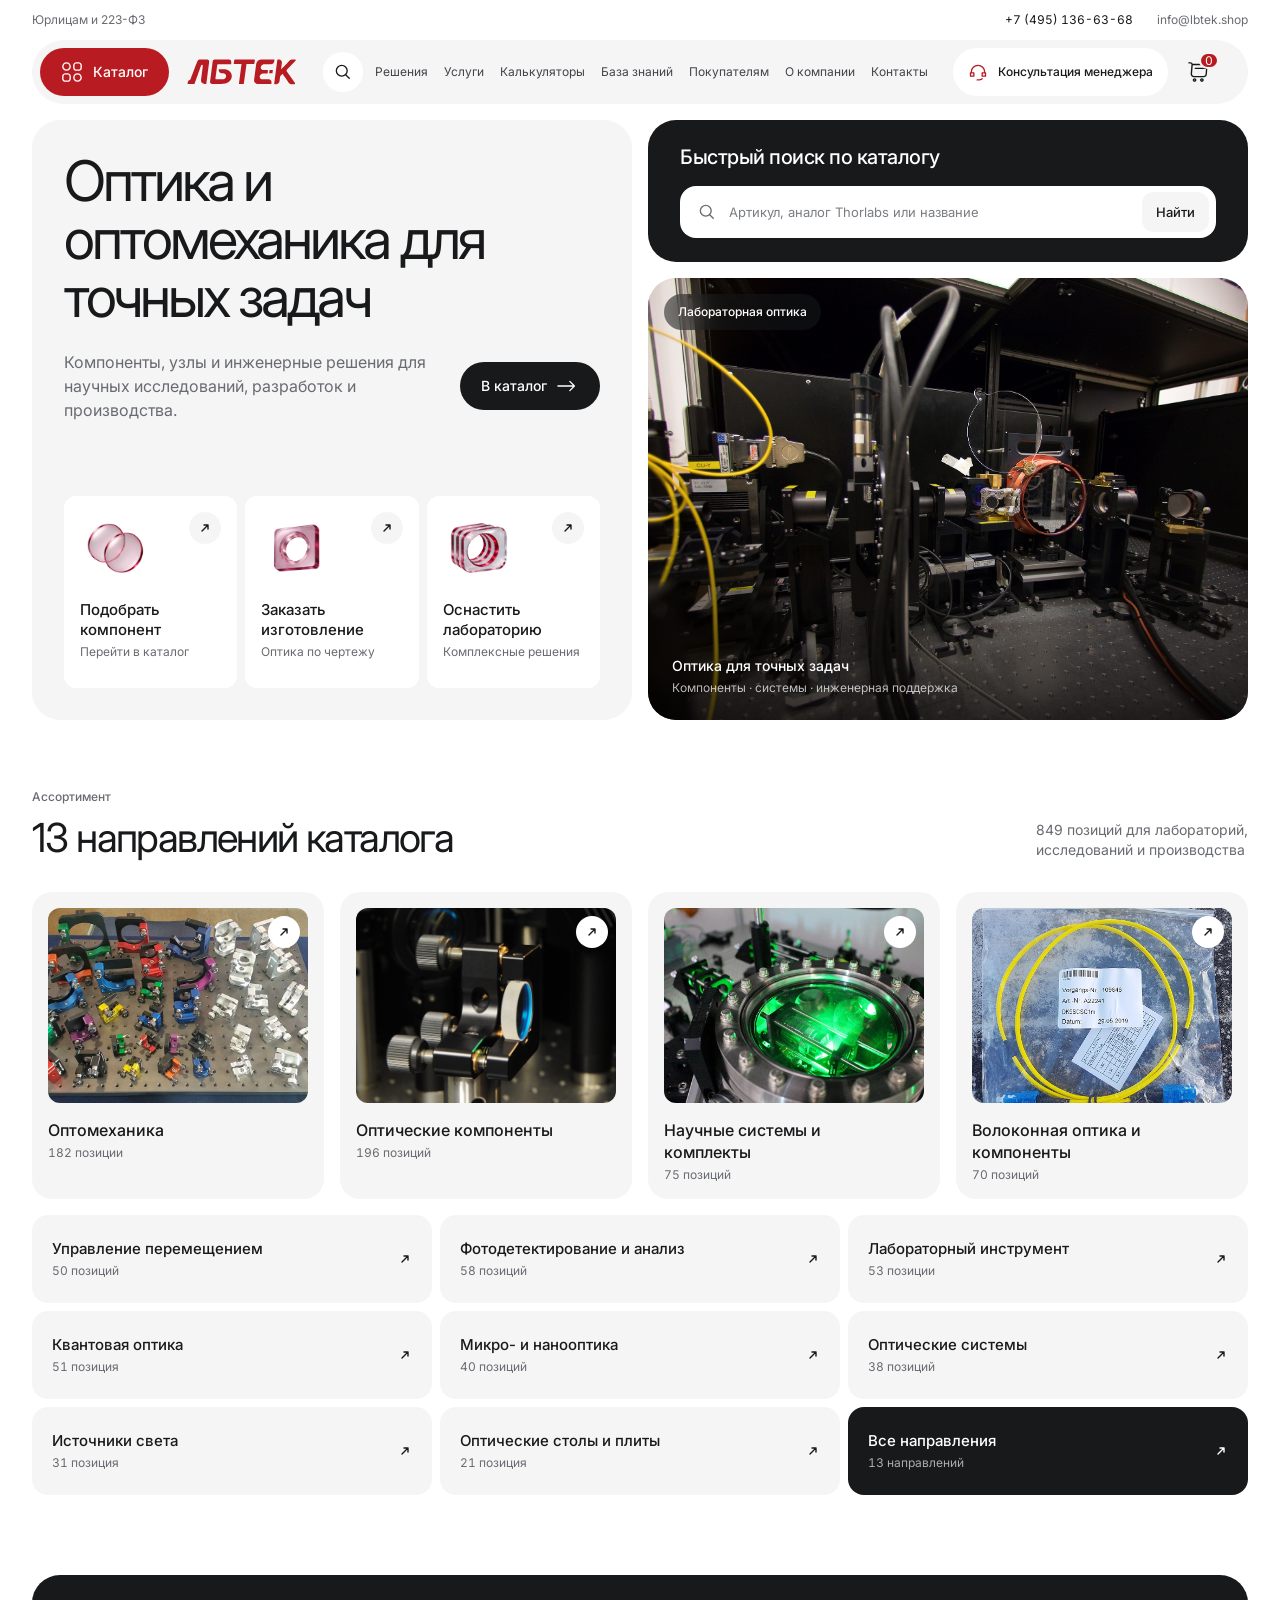
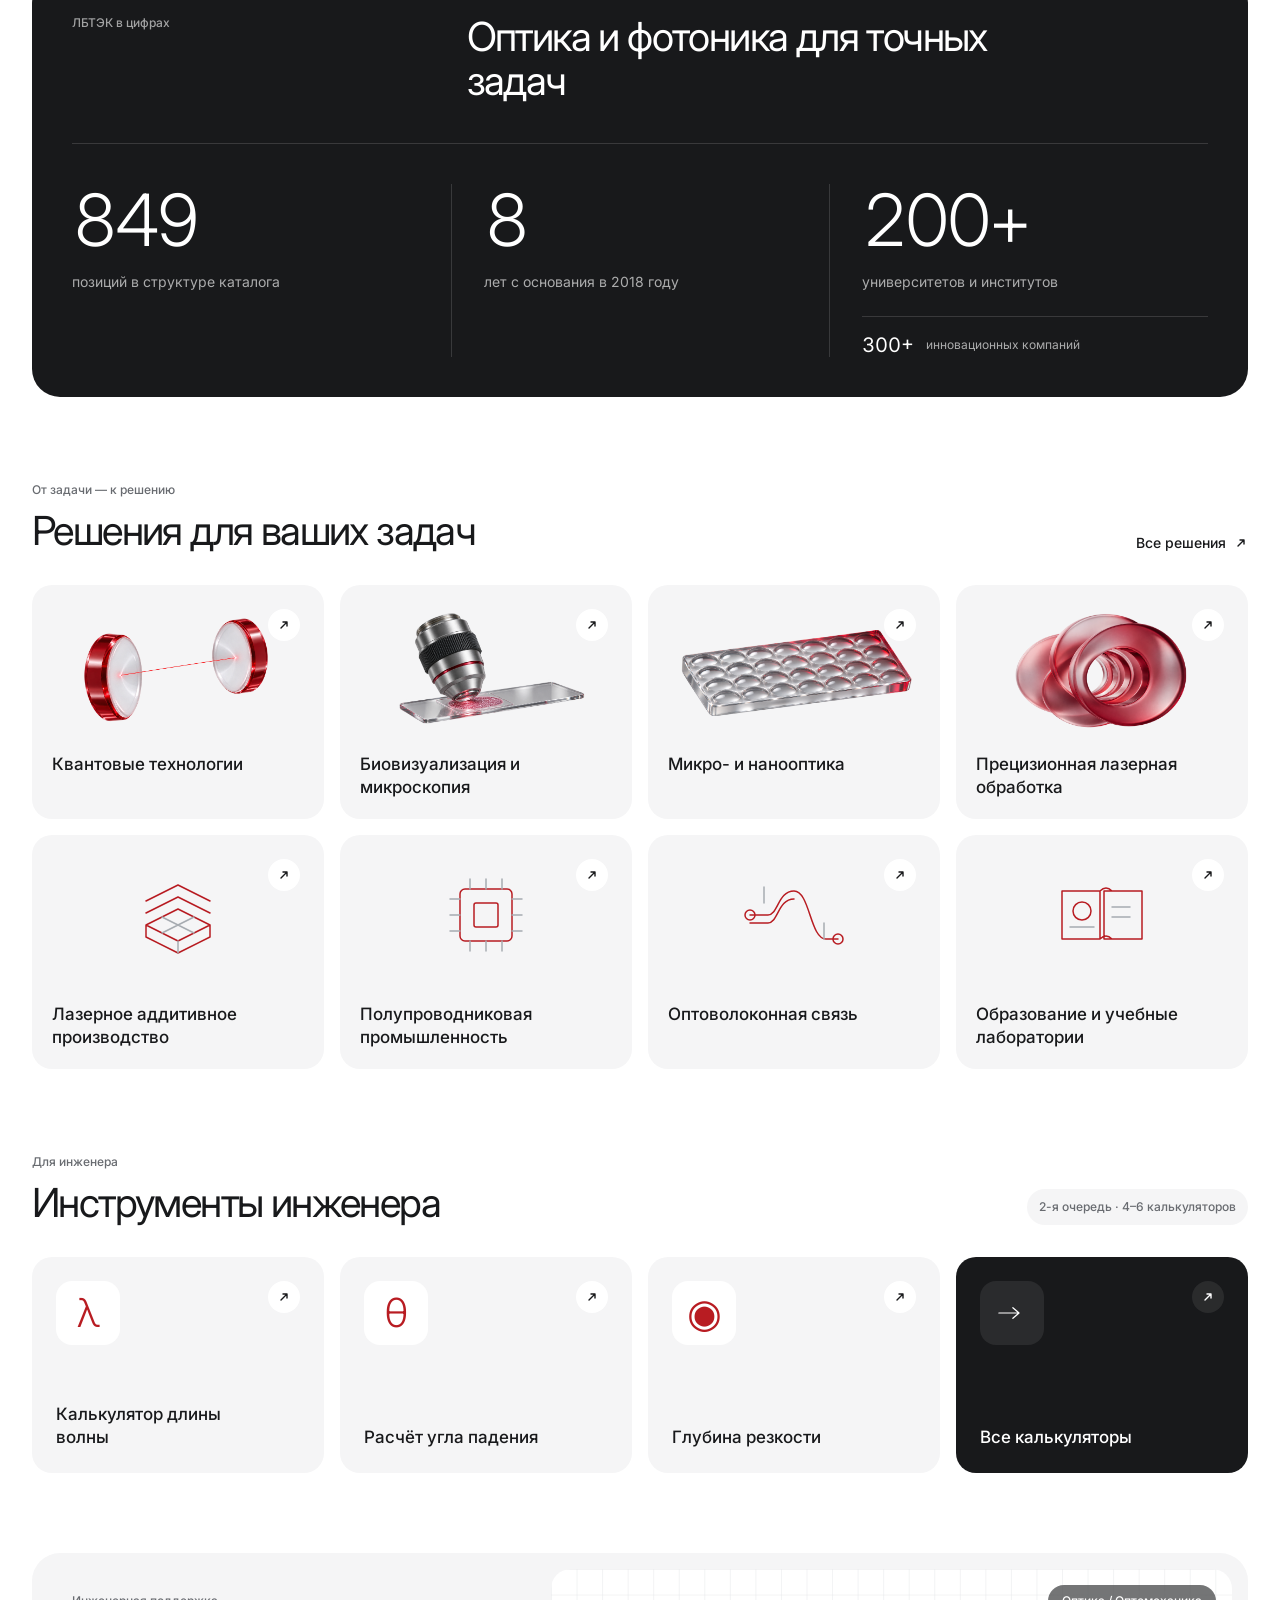
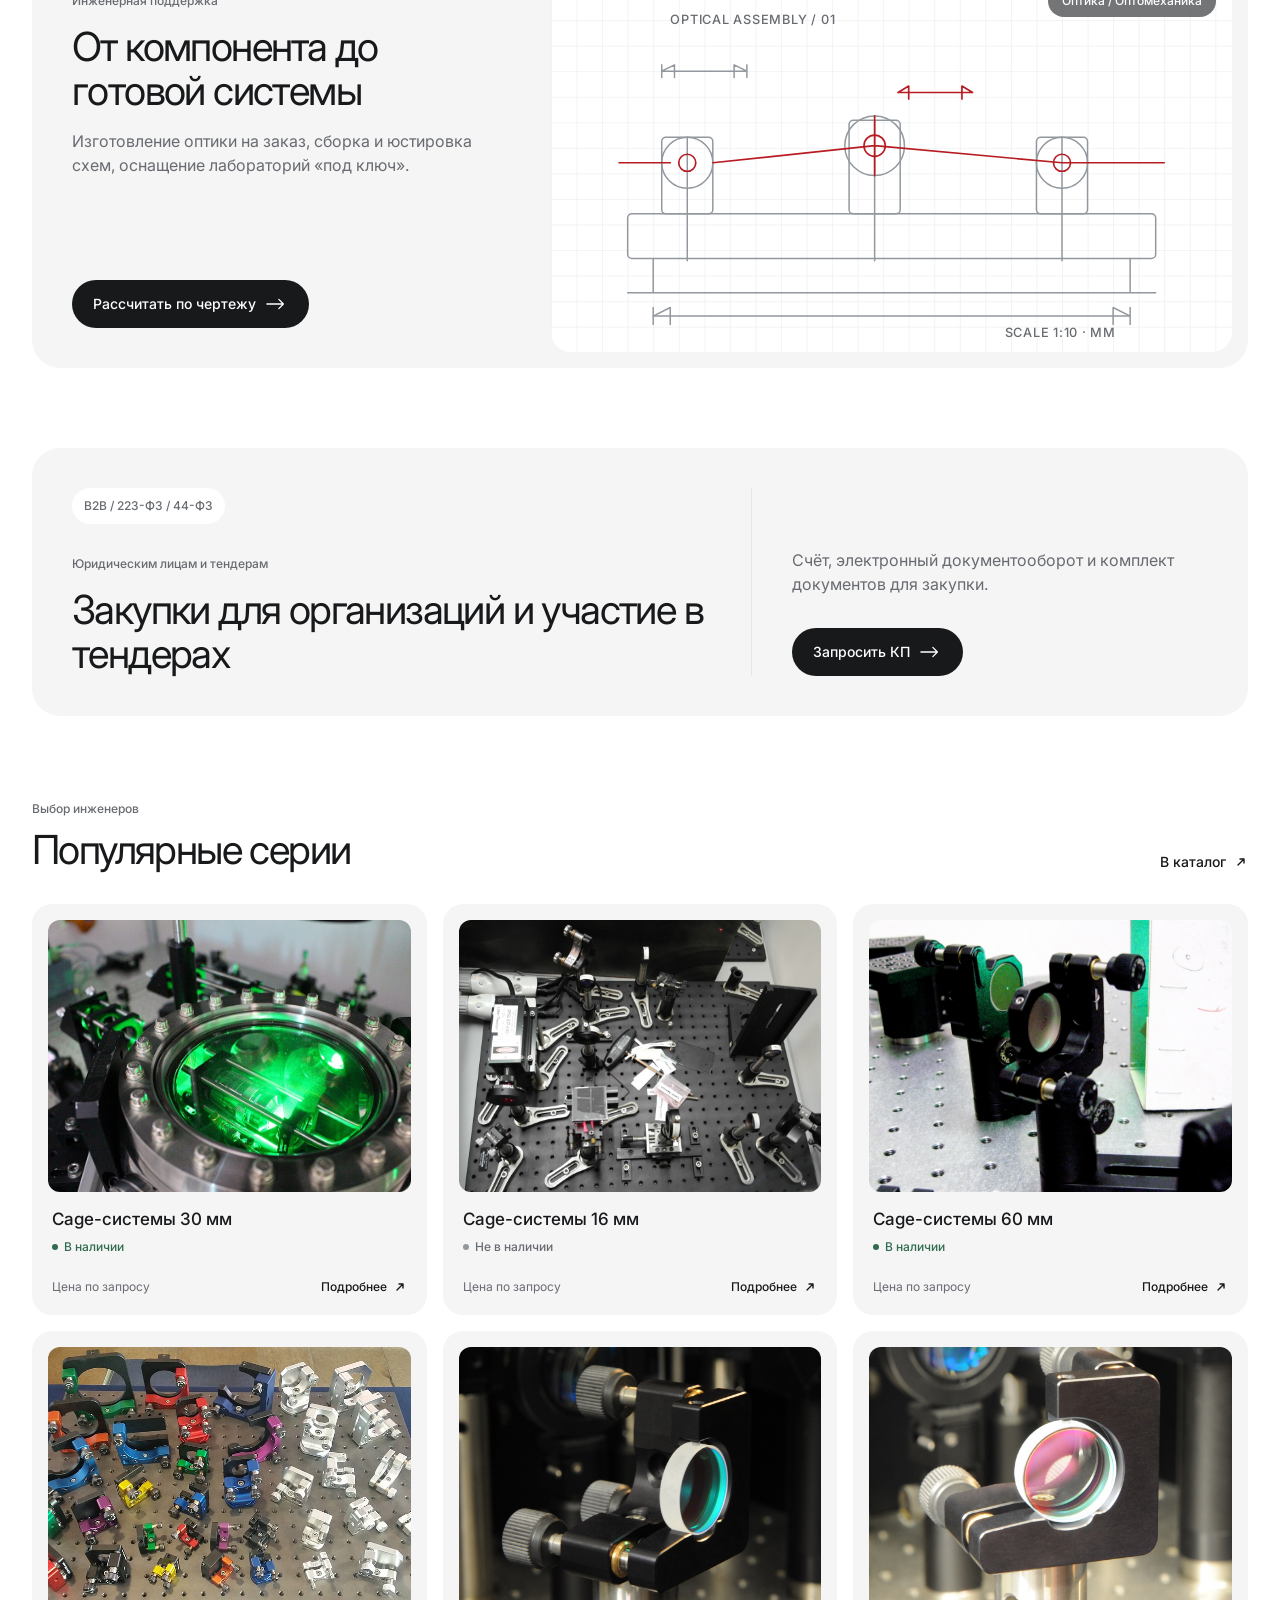
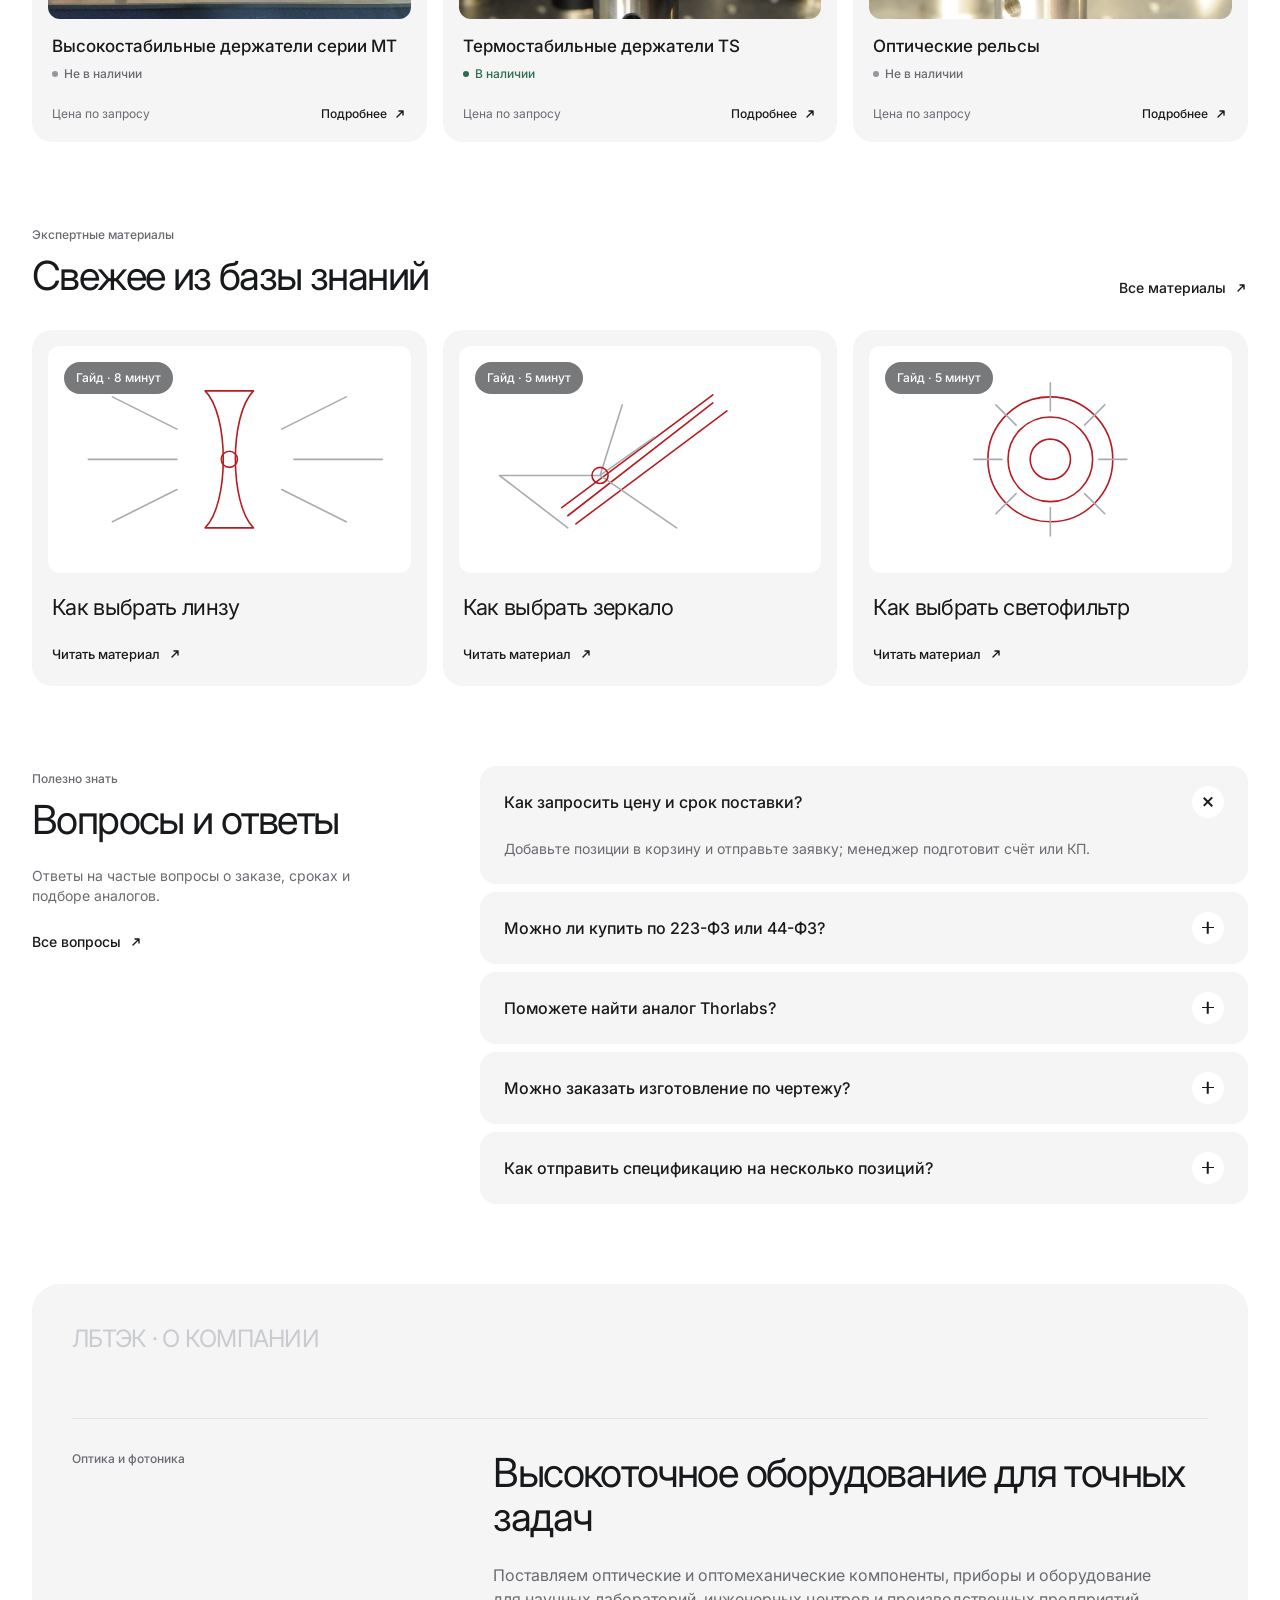
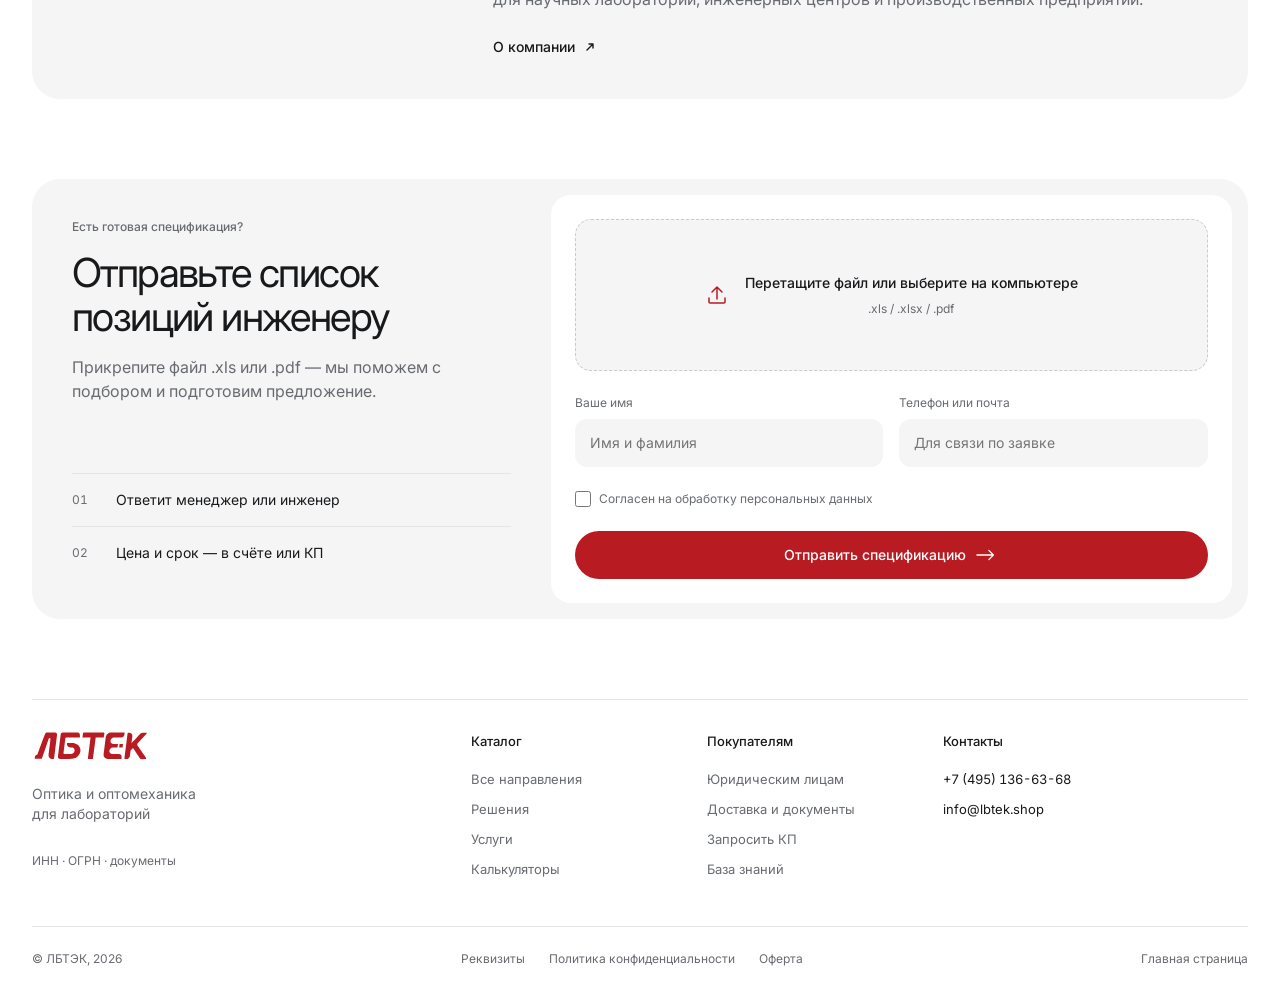
==== v1/index.html @ 9ac74b5f "Replace prototype with v1 (main) and alt versions v2, v3" ====
<!doctype html>
<html lang="ru">
<head>
  <meta charset="utf-8">
  <meta name="viewport" content="width=device-width, initial-scale=1">
  <meta name="description" content="ЛБТЭК — оптика, оптомеханика и инженерные решения для лабораторий">
  <meta name="theme-color" content="#FFFFFF">
  <title>ЛБТЭК — оптика и оптомеханика для точных задач</title>
  <link rel="preconnect" href="https://fonts.googleapis.com">
  <link rel="preconnect" href="https://fonts.gstatic.com" crossorigin>
  <link href="https://fonts.googleapis.com/css2?family=Inter:wght@300;400;500&amp;display=swap" rel="stylesheet">
  <link rel="stylesheet" href="styles.css">
  <script src="script.js?v=3" defer></script>
</head>
<body>
  <header class="site-header">
    <div class="topline">
      <div class="topline-inner container">
        <a href="#buyers">Юрлицам и 223-ФЗ</a>
        <div class="topline-contacts">
          <a href="tel:+74951366368">+7 (495) 136-63-68</a>
          <a href="mailto:info@lbtek.shop">info@lbtek.shop</a>
        </div>
      </div>
    </div>

    <div class="nav-shell container">
      <button class="button button-primary catalog-toggle" type="button" aria-expanded="false" aria-controls="catalog-panel">
        <img class="catalog-icon" src="assets/category-2.svg" alt="" width="24" height="24">
        <span>Каталог</span>
      </button>

      <a class="brand" href="#top" aria-label="ЛБТЭК — на главную">
        <img src="assets/lbtech-red.svg" alt="ЛБТЭК" width="116" height="28">
      </a>

      <nav class="main-nav" id="main-nav" aria-label="Основная навигация">
        <form class="nav-search" action="#catalog" role="search">
          <button class="nav-search-toggle" type="button" aria-label="Открыть поиск" aria-expanded="false">
            <svg viewBox="0 0 24 24" aria-hidden="true"><circle cx="10.5" cy="10.5" r="6.5"/><path d="m15.5 15.5 4 4"/></svg>
          </button>
          <input type="search" name="q" aria-label="Поиск по каталогу" placeholder="Артикул или название" tabindex="-1">
        </form>

        <div class="nav-links">
          <a href="#solutions">Решения</a>
          <a href="#services">Услуги</a>
          <a href="#calculators">Калькуляторы</a>
          <a href="#knowledge">База знаний</a>
          <a href="#buyers">Покупателям</a>
          <a href="#about">О компании</a>
          <a href="#contacts">Контакты</a>
        </div>

        <button class="nav-return-toggle" type="button" aria-label="Вернуть основное меню">
          <svg viewBox="0 0 24 24" aria-hidden="true"><path d="M4 7h16M4 12h16M4 17h16"/></svg>
        </button>
      </nav>

      <div class="header-actions">
        <a class="button button-secondary engineer-link" href="#request">
          <svg viewBox="0 0 24 24" aria-hidden="true"><path d="M4 13v-1a8 8 0 0 1 16 0v1M4 13H3v4h4v-4H4Zm16 0h1v4h-4v-4h3ZM17 20c-1 1-2.2 1.5-4 1.5h-2"/></svg>
          <span>Консультация менеджера</span>
        </a>

        <a class="cart-link" href="#request" aria-label="Корзина, 0 товаров">
          <img class="cart-icon" src="assets/shopping-cart.svg" alt="" width="24" height="24">
          <span class="cart-count">0</span>
        </a>

        <button class="mobile-search-toggle" type="button" aria-label="Открыть поиск" aria-expanded="false">
          <svg viewBox="0 0 24 24" aria-hidden="true"><circle cx="10.5" cy="10.5" r="6.5"/><path d="m15.5 15.5 4 4"/></svg>
        </button>

        <button class="menu-toggle" type="button" aria-expanded="false" aria-controls="main-nav" aria-label="Открыть меню">
          <svg viewBox="0 0 24 24" aria-hidden="true"><path d="M4 7h16M4 12h16M4 17h16"/></svg>
        </button>
      </div>
    </div>

    <div class="catalog-panel container" id="catalog-panel" hidden>
      <div class="catalog-panel-heading">
        <span>Каталог оборудования</span>
        <strong>13 направлений</strong>
        <span>849 позиций</span>
      </div>
      <nav class="catalog-panel-grid" aria-label="Направления каталога">
        <a href="#catalog"><span>Оптомеханика</span><small>182</small></a>
        <a href="#catalog"><span>Оптические компоненты</span><small>196</small></a>
        <a href="#catalog"><span>Научные системы и комплекты</span><small>75</small></a>
        <a href="#catalog"><span>Волоконная оптика и компоненты</span><small>70</small></a>
        <a href="#catalog"><span>Управление перемещением</span><small>50</small></a>
        <a href="#catalog"><span>Фотодетектирование и анализ</span><small>58</small></a>
        <a href="#catalog"><span>Лабораторный инструмент</span><small>53</small></a>
        <a href="#catalog"><span>Квантовая оптика</span><small>51</small></a>
        <a href="#catalog"><span>Микро- и нанооптика</span><small>40</small></a>
        <a href="#catalog"><span>Оптические системы</span><small>38</small></a>
        <a href="#catalog"><span>Источники света</span><small>31</small></a>
        <a href="#catalog"><span>Оптические столы и плиты</span><small>21</small></a>
        <a href="#catalog"><span>Модуляция излучения</span><small>14</small></a>
        <a class="catalog-all" href="#catalog"><span>Все направления</span><span aria-hidden="true">↗</span></a>
      </nav>
    </div>
  </header>

  <main id="top">
    <section class="hero container" aria-labelledby="hero-title">
      <div class="hero-info">
        <h1 id="hero-title">Оптика и оптомеханика для точных задач</h1>
        <div class="hero-intro-row">
          <p class="hero-description">Компоненты, узлы и инженерные решения для научных исследований, разработок и производства.</p>
          <a class="button button-dark hero-catalog" href="#catalog">В каталог <svg class="arrow-icon arrow-icon-short" viewBox="0 0 24 16" aria-hidden="true"><path d="M1 8h18M14 3l5 5-5 5"/></svg></a>
        </div>

        <nav class="hero-chips" aria-label="Быстрые сценарии">
          <a href="#catalog">
            <span class="chip-visual"><img src="assets/hero-component.png" alt="Оптические компоненты" width="1499" height="1049"></span>
            <span class="chip-content"><strong>Подобрать компонент</strong><span>Перейти в каталог</span></span>
            <span class="chip-action"><svg class="chip-arrow" viewBox="0 0 14 14" aria-hidden="true"><path d="M4 10 10 4M6 4h4v4"/></svg></span>
          </a>
          <a href="#services">
            <span class="chip-visual"><img src="assets/hero-manufacturing.png" alt="Изготовление оптики по чертежу" width="1499" height="1049"></span>
            <span class="chip-content"><strong>Заказать изготовление</strong><span>Оптика по чертежу</span></span>
            <span class="chip-action"><svg class="chip-arrow" viewBox="0 0 14 14" aria-hidden="true"><path d="M4 10 10 4M6 4h4v4"/></svg></span>
          </a>
          <a href="#services">
            <span class="chip-visual"><img src="assets/hero-laboratory.png" alt="Комплексное оснащение лаборатории" width="1499" height="1049"></span>
            <span class="chip-content"><strong>Оснастить лабораторию</strong><span>Комплексные решения</span></span>
            <span class="chip-action"><svg class="chip-arrow" viewBox="0 0 14 14" aria-hidden="true"><path d="M4 10 10 4M6 4h4v4"/></svg></span>
          </a>
        </nav>
      </div>

      <div class="hero-side">
        <section class="hero-search-panel" aria-labelledby="search-title">
          <h3 id="search-title">Быстрый поиск по каталогу</h3>
          <form class="hero-search" action="#catalog" role="search">
            <svg viewBox="0 0 24 24" aria-hidden="true"><circle cx="10.5" cy="10.5" r="6.5"/><path d="m15.5 15.5 4 4"/></svg>
            <input type="search" name="q" aria-label="Поиск по каталогу" placeholder="Артикул, аналог Thorlabs или название">
            <button type="submit" aria-label="Найти"><span>Найти</span></button>
          </form>
        </section>

        <figure class="hero-media">
          <img src="assets/hero-optical-bench.jpg" alt="Лабораторная оптическая установка на оптическом столе" width="1920" height="1294">
          <span class="hero-media-label">Лабораторная оптика</span>
          <figcaption>
            <strong>Оптика для точных задач</strong>
            <span>Компоненты · системы · инженерная поддержка</span>
          </figcaption>
        </figure>
      </div>
    </section>

    <section class="catalog-section container" id="catalog" aria-labelledby="catalog-title">
      <div class="section-heading">
        <div>
          <span class="section-label">Ассортимент</span>
          <h2 id="catalog-title">13 направлений каталога</h2>
        </div>
        <p>849 позиций для лабораторий,<br> исследований и производства</p>
      </div>

      <div class="catalog-featured">
        <a class="category-card" href="#catalog">
          <span class="category-image"><img src="assets/catalog-optomechanics.jpg" alt="Держатели и оптомеханические компоненты" width="960" height="540" loading="lazy"></span>
          <span class="category-copy"><strong>Оптомеханика</strong><span>182 позиции</span></span>
          <span class="category-arrow"><svg viewBox="0 0 14 14" aria-hidden="true"><path d="M4 10 10 4M6 4h4v4"/></svg></span>
        </a>
        <a class="category-card" href="#catalog">
          <span class="category-image"><img src="assets/catalog-optical-components.jpg" alt="Оптический компонент в прецизионном держателе" width="1200" height="1200" loading="lazy"></span>
          <span class="category-copy"><strong>Оптические компоненты</strong><span>196 позиций</span></span>
          <span class="category-arrow"><svg viewBox="0 0 14 14" aria-hidden="true"><path d="M4 10 10 4M6 4h4v4"/></svg></span>
        </a>
        <a class="category-card" href="#catalog">
          <span class="category-image"><img src="assets/catalog-scientific-systems.jpg" alt="Научная оптическая система с лазерным излучением" width="960" height="640" loading="lazy"></span>
          <span class="category-copy"><strong>Научные системы и комплекты</strong><span>75 позиций</span></span>
          <span class="category-arrow"><svg viewBox="0 0 14 14" aria-hidden="true"><path d="M4 10 10 4M6 4h4v4"/></svg></span>
        </a>
        <a class="category-card" href="#catalog">
          <span class="category-image"><img src="assets/catalog-fiber-optics.jpg" alt="Волоконно-оптический кабель с коннекторами" width="960" height="901" loading="lazy"></span>
          <span class="category-copy"><strong>Волоконная оптика и компоненты</strong><span>70 позиций</span></span>
          <span class="category-arrow"><svg viewBox="0 0 14 14" aria-hidden="true"><path d="M4 10 10 4M6 4h4v4"/></svg></span>
        </a>
      </div>

      <div class="catalog-secondary">
        <a href="#catalog"><span><strong>Управление перемещением</strong><small>50 позиций</small></span><svg viewBox="0 0 14 14" aria-hidden="true"><path d="M4 10 10 4M6 4h4v4"/></svg></a>
        <a href="#catalog"><span><strong>Фотодетектирование и анализ</strong><small>58 позиций</small></span><svg viewBox="0 0 14 14" aria-hidden="true"><path d="M4 10 10 4M6 4h4v4"/></svg></a>
        <a href="#catalog"><span><strong>Лабораторный инструмент</strong><small>53 позиции</small></span><svg viewBox="0 0 14 14" aria-hidden="true"><path d="M4 10 10 4M6 4h4v4"/></svg></a>
        <a href="#catalog"><span><strong>Квантовая оптика</strong><small>51 позиция</small></span><svg viewBox="0 0 14 14" aria-hidden="true"><path d="M4 10 10 4M6 4h4v4"/></svg></a>
        <a href="#catalog"><span><strong>Микро- и нанооптика</strong><small>40 позиций</small></span><svg viewBox="0 0 14 14" aria-hidden="true"><path d="M4 10 10 4M6 4h4v4"/></svg></a>
        <a href="#catalog"><span><strong>Оптические системы</strong><small>38 позиций</small></span><svg viewBox="0 0 14 14" aria-hidden="true"><path d="M4 10 10 4M6 4h4v4"/></svg></a>
        <a href="#catalog"><span><strong>Источники света</strong><small>31 позиция</small></span><svg viewBox="0 0 14 14" aria-hidden="true"><path d="M4 10 10 4M6 4h4v4"/></svg></a>
        <a href="#catalog"><span><strong>Оптические столы и плиты</strong><small>21 позиция</small></span><svg viewBox="0 0 14 14" aria-hidden="true"><path d="M4 10 10 4M6 4h4v4"/></svg></a>
        <a class="catalog-all" href="#catalog"><span><strong>Все направления</strong><small>13 направлений</small></span><svg viewBox="0 0 14 14" aria-hidden="true"><path d="M4 10 10 4M6 4h4v4"/></svg></a>
      </div>
    </section>

    <section class="stats-section container" aria-labelledby="stats-title">
      <div class="stats-heading">
        <span>ЛБТЭК в цифрах</span>
        <h2 id="stats-title">Оптика и фотоника для точных задач</h2>
      </div>
      <div class="stats-grid">
        <div class="stat-item">
          <strong>849</strong>
          <p>позиций в структуре каталога</p>
        </div>
        <div class="stat-item">
          <strong>8</strong>
          <p>лет с основания в 2018 году</p>
        </div>
        <div class="stat-item">
          <strong>200+</strong>
          <p>университетов и институтов</p>
          <div class="stat-additional"><strong>300+</strong><span>инновационных компаний</span></div>
        </div>
      </div>
    </section>

    <section class="solutions-section container" id="solutions" aria-labelledby="solutions-title">
      <div class="section-heading">
        <div>
          <span class="section-label">От задачи — к решению</span>
          <h2 id="solutions-title">Решения для ваших задач</h2>
        </div>
        <a class="section-link" href="#solutions">Все решения <svg viewBox="0 0 14 14" aria-hidden="true"><path d="M4 10 10 4M6 4h4v4"/></svg></a>
      </div>

      <div class="solutions-grid">
        <a class="solution-card" href="#solutions">
          <span class="solution-top"><span class="solution-arrow"><svg viewBox="0 0 14 14" aria-hidden="true"><path d="M4 10 10 4M6 4h4v4"/></svg></span></span>
          <span class="solution-visual"><img src="assets/solution-quantum.png" alt="Квантовая оптическая система" width="1867" height="842" loading="lazy"></span>
          <strong>Квантовые технологии</strong>
        </a>

        <a class="solution-card" href="#solutions">
          <span class="solution-top"><span class="solution-arrow"><svg viewBox="0 0 14 14" aria-hidden="true"><path d="M4 10 10 4M6 4h4v4"/></svg></span></span>
          <span class="solution-visual"><img src="assets/solution-microscopy.png" alt="Объектив микроскопа и предметное стекло" width="1870" height="841" loading="lazy"></span>
          <strong>Биовизуализация и микроскопия</strong>
        </a>

        <a class="solution-card" href="#solutions">
          <span class="solution-top"><span class="solution-arrow"><svg viewBox="0 0 14 14" aria-hidden="true"><path d="M4 10 10 4M6 4h4v4"/></svg></span></span>
          <span class="solution-visual"><img src="assets/solution-nano.png" alt="Микрооптическая структура" width="1869" height="842" loading="lazy"></span>
          <strong>Микро- и нанооптика</strong>
        </a>

        <a class="solution-card" href="#solutions">
          <span class="solution-top"><span class="solution-arrow"><svg viewBox="0 0 14 14" aria-hidden="true"><path d="M4 10 10 4M6 4h4v4"/></svg></span></span>
          <span class="solution-visual"><img src="assets/solution-laser.png" alt="Оптический узел для лазерной обработки" width="1860" height="846" loading="lazy"></span>
          <strong>Прецизионная лазерная обработка</strong>
        </a>

        <a class="solution-card" href="#solutions">
          <span class="solution-top"><span class="solution-arrow"><svg viewBox="0 0 14 14" aria-hidden="true"><path d="M4 10 10 4M6 4h4v4"/></svg></span></span>
          <span class="solution-visual"><svg viewBox="0 0 120 96" aria-hidden="true"><path d="M28 58l32-16 32 16-32 16zM28 46l32-16 32 16M28 34l32-16 32 16M28 58v12l32 16 32-16V58"/><path class="muted" d="M60 74v12M44 50l32 16M76 50l-32 16"/></svg></span>
          <strong>Лазерное аддитивное производство</strong>
        </a>

        <a class="solution-card" href="#solutions">
          <span class="solution-top"><span class="solution-arrow"><svg viewBox="0 0 14 14" aria-hidden="true"><path d="M4 10 10 4M6 4h4v4"/></svg></span></span>
          <span class="solution-visual"><svg viewBox="0 0 120 96" aria-hidden="true"><rect x="34" y="22" width="52" height="52" rx="5"/><rect x="48" y="36" width="24" height="24" rx="2"/><path class="muted" d="M44 12v10M60 12v10M76 12v10M44 74v10M60 74v10M76 74v10M24 32h10M24 48h10M24 64h10M86 32h10M86 48h10M86 64h10"/></svg></span>
          <strong>Полупроводниковая промышленность</strong>
        </a>

        <a class="solution-card" href="#solutions">
          <span class="solution-top"><span class="solution-arrow"><svg viewBox="0 0 14 14" aria-hidden="true"><path d="M4 10 10 4M6 4h4v4"/></svg></span></span>
          <span class="solution-visual"><svg viewBox="0 0 120 96" aria-hidden="true"><path d="M16 48h18c10 0 10-24 26-24s16 48 32 48h12M16 56h18c10 0 10-24 26-24"/><circle cx="16" cy="48" r="5"/><circle cx="104" cy="72" r="5"/><path class="muted" d="M30 20v16M90 56v16"/></svg></span>
          <strong>Оптоволоконная связь</strong>
        </a>

        <a class="solution-card" href="#solutions">
          <span class="solution-top"><span class="solution-arrow"><svg viewBox="0 0 14 14" aria-hidden="true"><path d="M4 10 10 4M6 4h4v4"/></svg></span></span>
          <span class="solution-visual"><svg viewBox="0 0 120 96" aria-hidden="true"><path d="M20 24h38v48H20zM62 24h38v48H62zM58 24c4-4 8-4 12 0M58 72c4-4 8-4 12 0"/><circle cx="40" cy="44" r="9"/><path class="muted" d="M70 40h18M70 50h18M28 60h24"/></svg></span>
          <strong>Образование и учебные лаборатории</strong>
        </a>
      </div>
    </section>

    <section class="tools-section container" id="calculators" aria-labelledby="tools-title">
      <div class="section-heading">
        <div>
          <span class="section-label">Для инженера</span>
          <h2 id="tools-title">Инструменты инженера</h2>
        </div>
        <span class="queue-label">2-я очередь · 4–6 калькуляторов</span>
      </div>

      <div class="tools-grid">
        <a class="tool-card" href="#calculators">
          <span class="tool-symbol">λ</span>
          <strong>Калькулятор длины волны</strong>
          <span class="tool-arrow"><svg viewBox="0 0 14 14" aria-hidden="true"><path d="M4 10 10 4M6 4h4v4"/></svg></span>
        </a>
        <a class="tool-card" href="#calculators">
          <span class="tool-symbol">θ</span>
          <strong>Расчёт угла падения</strong>
          <span class="tool-arrow"><svg viewBox="0 0 14 14" aria-hidden="true"><path d="M4 10 10 4M6 4h4v4"/></svg></span>
        </a>
        <a class="tool-card" href="#calculators">
          <span class="tool-symbol">◉</span>
          <strong>Глубина резкости</strong>
          <span class="tool-arrow"><svg viewBox="0 0 14 14" aria-hidden="true"><path d="M4 10 10 4M6 4h4v4"/></svg></span>
        </a>
        <a class="tool-card tool-all" href="#calculators">
          <span class="tool-symbol tool-symbol-all"><svg viewBox="0 0 32 16" aria-hidden="true"><path d="M1 8h22M17 2l7 6-7 6"/></svg></span>
          <strong>Все калькуляторы</strong>
          <span class="tool-arrow"><svg viewBox="0 0 14 14" aria-hidden="true"><path d="M4 10 10 4M6 4h4v4"/></svg></span>
        </a>
      </div>
    </section>

    <section class="services-section container" id="services" aria-labelledby="services-title">
      <div class="services-copy">
        <span class="section-label">Инженерная поддержка</span>
        <h2 id="services-title">От компонента до готовой системы</h2>
        <p>Изготовление оптики на заказ, сборка и юстировка схем, оснащение лабораторий «под ключ».</p>
        <a class="button button-dark" href="#request">Рассчитать по чертежу <svg class="arrow-icon arrow-icon-short" viewBox="0 0 24 16" aria-hidden="true"><path d="M1 8h18M14 3l5 5-5 5"/></svg></a>
      </div>

      <figure class="services-drawing">
        <svg viewBox="0 0 640 360" role="img" aria-label="Техническая схема оптической установки">
          <defs>
            <pattern id="drawing-grid" width="24" height="24" patternUnits="userSpaceOnUse"><path d="M24 0H0V24"/></pattern>
          </defs>
          <rect width="640" height="360" fill="url(#drawing-grid)"/>
          <g class="drawing-muted">
            <rect x="72" y="230" width="496" height="42" rx="4"/>
            <path d="M96 272v32M544 272v32M72 304h496M128 230v-72M304 230v-88M480 230v-72"/>
            <rect x="104" y="158" width="48" height="72" rx="4"/>
            <rect x="280" y="142" width="48" height="88" rx="4"/>
            <rect x="456" y="158" width="48" height="72" rx="4"/>
            <circle cx="128" cy="182" r="24"/>
            <circle cx="304" cy="166" r="28"/>
            <circle cx="480" cy="182" r="24"/>
            <path d="M128 230v44M304 230v44M480 230v44M96 326h448"/>
            <path d="M96 318v16M544 318v16M96 326l16-8v16M544 326l-16-8v16"/>
            <path d="M104 96h80M104 90v12M184 90v12M104 96l12-6v12M184 96l-12-6v12"/>
          </g>
          <g class="drawing-accent">
            <path d="M64 182h48M152 182l152-16 176 16h96M304 138v56"/>
            <circle cx="128" cy="182" r="8"/>
            <circle cx="304" cy="166" r="10"/>
            <circle cx="480" cy="182" r="8"/>
            <path d="M326 116h70M326 116l10-6v12M396 116l-10-6v12"/>
          </g>
          <g class="drawing-notes">
            <text x="112" y="52">OPTICAL ASSEMBLY / 01</text>
            <text x="426" y="346">SCALE 1:10 · MM</text>
          </g>
        </svg>
        <figcaption>Оптика / Оптомеханика</figcaption>
      </figure>
    </section>

    <section class="buyers-section container" id="buyers" aria-labelledby="buyers-title">
      <div class="buyers-main">
        <span class="buyers-tag">B2B / 223-ФЗ / 44-ФЗ</span>
        <span class="section-label">Юридическим лицам и тендерам</span>
        <h2 id="buyers-title">Закупки для организаций и участие в тендерах</h2>
      </div>
      <div class="buyers-action">
        <p>Счёт, электронный документооборот и комплект документов для закупки.</p>
        <a class="button button-dark" href="#request">Запросить КП <svg class="arrow-icon arrow-icon-short" viewBox="0 0 24 16" aria-hidden="true"><path d="M1 8h18M14 3l5 5-5 5"/></svg></a>
      </div>
    </section>

    <section class="series-section container" id="series" aria-labelledby="series-title">
      <div class="section-heading">
        <div>
          <span class="section-label">Выбор инженеров</span>
          <h2 id="series-title">Популярные серии</h2>
        </div>
        <a class="section-link" href="#catalog">В каталог <svg viewBox="0 0 14 14" aria-hidden="true"><path d="M4 10 10 4M6 4h4v4"/></svg></a>
      </div>

      <div class="series-grid">
        <article class="product-card">
          <a class="product-image" href="#series"><img src="assets/catalog-scientific-systems.jpg" alt="Cage-система 30 мм в лабораторной установке" width="960" height="640" loading="lazy"></a>
          <div class="product-info"><h3><a href="#series">Cage-системы 30 мм</a></h3><span class="stock-status in-stock">В наличии</span><div class="product-bottom"><span>Цена по запросу</span><a href="#series">Подробнее <svg viewBox="0 0 14 14" aria-hidden="true"><path d="M4 10 10 4M6 4h4v4"/></svg></a></div></div>
        </article>
        <article class="product-card">
          <a class="product-image" href="#series"><img src="assets/series-cage-16.jpg" alt="Компоненты Cage-системы 16 мм на оптическом столе" width="1200" height="800" loading="lazy"></a>
          <div class="product-info"><h3><a href="#series">Cage-системы 16 мм</a></h3><span class="stock-status out-stock">Не в наличии</span><div class="product-bottom"><span>Цена по запросу</span><a href="#series">Подробнее <svg viewBox="0 0 14 14" aria-hidden="true"><path d="M4 10 10 4M6 4h4v4"/></svg></a></div></div>
        </article>
        <article class="product-card">
          <a class="product-image" href="#series"><img src="assets/series-cage-60.jpg" alt="Cage-система 60 мм с оптическими держателями" width="1200" height="673" loading="lazy"></a>
          <div class="product-info"><h3><a href="#series">Cage-системы 60 мм</a></h3><span class="stock-status in-stock">В наличии</span><div class="product-bottom"><span>Цена по запросу</span><a href="#series">Подробнее <svg viewBox="0 0 14 14" aria-hidden="true"><path d="M4 10 10 4M6 4h4v4"/></svg></a></div></div>
        </article>
        <article class="product-card">
          <a class="product-image" href="#series"><img src="assets/catalog-optomechanics.jpg" alt="Высокостабильные держатели серии MT" width="960" height="540" loading="lazy"></a>
          <div class="product-info"><h3><a href="#series">Высокостабильные держатели серии MT</a></h3><span class="stock-status out-stock">Не в наличии</span><div class="product-bottom"><span>Цена по запросу</span><a href="#series">Подробнее <svg viewBox="0 0 14 14" aria-hidden="true"><path d="M4 10 10 4M6 4h4v4"/></svg></a></div></div>
        </article>
        <article class="product-card">
          <a class="product-image" href="#series"><img src="assets/series-ts.jpg" alt="Термостабильный держатель серии TS" width="1200" height="1200" loading="lazy"></a>
          <div class="product-info"><h3><a href="#series">Термостабильные держатели TS</a></h3><span class="stock-status in-stock">В наличии</span><div class="product-bottom"><span>Цена по запросу</span><a href="#series">Подробнее <svg viewBox="0 0 14 14" aria-hidden="true"><path d="M4 10 10 4M6 4h4v4"/></svg></a></div></div>
        </article>
        <article class="product-card">
          <a class="product-image" href="#series"><img src="assets/series-rails.jpg" alt="Оптическая рельса с держателем" width="1200" height="1200" loading="lazy"></a>
          <div class="product-info"><h3><a href="#series">Оптические рельсы</a></h3><span class="stock-status out-stock">Не в наличии</span><div class="product-bottom"><span>Цена по запросу</span><a href="#series">Подробнее <svg viewBox="0 0 14 14" aria-hidden="true"><path d="M4 10 10 4M6 4h4v4"/></svg></a></div></div>
        </article>
      </div>
    </section>

    <section class="knowledge-section container" id="knowledge" aria-labelledby="knowledge-title">
      <div class="section-heading">
        <div>
          <span class="section-label">Экспертные материалы</span>
          <h2 id="knowledge-title">Свежее из базы знаний</h2>
        </div>
        <a class="section-link" href="#knowledge">Все материалы <svg viewBox="0 0 14 14" aria-hidden="true"><path d="M4 10 10 4M6 4h4v4"/></svg></a>
      </div>

      <div class="knowledge-grid">
        <article class="article-card">
          <div class="article-cover">
            <span>Гайд · 8 минут</span>
            <svg viewBox="0 0 360 200" aria-hidden="true"><path d="M156 32c24 24 24 112 0 136M204 32c-24 24-24 112 0 136M156 32h48M156 168h48"/><path class="cover-muted" d="M40 100h88M244 100h88M128 70l-64-32M128 130l-64 32M232 70l64-32M232 130l64 32"/><circle cx="180" cy="100" r="8"/></svg>
          </div>
          <div class="article-content"><h3>Как выбрать линзу</h3><a href="#knowledge">Читать материал <svg viewBox="0 0 14 14" aria-hidden="true"><path d="M4 10 10 4M6 4h4v4"/></svg></a></div>
        </article>

        <article class="article-card">
          <div class="article-cover">
            <span>Гайд · 5 минут</span>
            <svg viewBox="0 0 360 200" aria-hidden="true"><path d="M108 156L252 44M102 148l150-112M116 164l150-112"/><path class="cover-muted" d="M40 116h100l54-38M40 116l68 52M140 116l76 52M140 116l22-70"/><circle cx="140" cy="116" r="8"/></svg>
          </div>
          <div class="article-content"><h3>Как выбрать зеркало</h3><a href="#knowledge">Читать материал <svg viewBox="0 0 14 14" aria-hidden="true"><path d="M4 10 10 4M6 4h4v4"/></svg></a></div>
        </article>

        <article class="article-card">
          <div class="article-cover">
            <span>Гайд · 5 минут</span>
            <svg viewBox="0 0 360 200" aria-hidden="true"><circle cx="180" cy="100" r="62"/><circle cx="180" cy="100" r="42"/><circle cx="180" cy="100" r="20"/><path class="cover-muted" d="M180 24v28M180 148v28M104 100h28M228 100h28M126 46l20 20M214 134l20 20M126 154l20-20M214 66l20-20"/></svg>
          </div>
          <div class="article-content"><h3>Как выбрать светофильтр</h3><a href="#knowledge">Читать материал <svg viewBox="0 0 14 14" aria-hidden="true"><path d="M4 10 10 4M6 4h4v4"/></svg></a></div>
        </article>
      </div>
    </section>

    <section class="faq-section container" id="faq" aria-labelledby="faq-title">
      <div class="faq-intro">
        <span class="section-label">Полезно знать</span>
        <h2 id="faq-title">Вопросы и ответы</h2>
        <p>Ответы на частые вопросы о заказе, сроках и подборе аналогов.</p>
        <a class="section-link" href="#faq">Все вопросы <svg viewBox="0 0 14 14" aria-hidden="true"><path d="M4 10 10 4M6 4h4v4"/></svg></a>
      </div>

      <div class="faq-list">
        <details open>
          <summary><span>Как запросить цену и срок поставки?</span><span class="faq-icon" aria-hidden="true"></span></summary>
          <p>Добавьте позиции в корзину и отправьте заявку; менеджер подготовит счёт или КП.</p>
        </details>
        <details>
          <summary><span>Можно ли купить по 223-ФЗ или 44-ФЗ?</span><span class="faq-icon" aria-hidden="true"></span></summary>
          <p>Да, подготовим документы и ответим на вопросы по закупке.</p>
        </details>
        <details>
          <summary><span>Поможете найти аналог Thorlabs?</span><span class="faq-icon" aria-hidden="true"></span></summary>
          <p>Укажите артикул в поиске или отправьте спецификацию инженеру.</p>
        </details>
        <details>
          <summary><span>Можно заказать изготовление по чертежу?</span><span class="faq-icon" aria-hidden="true"></span></summary>
          <p>Да, приложите чертёж или схему к запросу для предварительной оценки.</p>
        </details>
        <details>
          <summary><span>Как отправить спецификацию на несколько позиций?</span><span class="faq-icon" aria-hidden="true"></span></summary>
          <p>Загрузите файл .xls или .pdf в форму заявки.</p>
        </details>
      </div>
    </section>

    <section class="about-section container" id="about" aria-labelledby="about-title">
      <span class="about-mark">ЛБТЭК · О КОМПАНИИ</span>
      <div class="about-content">
        <span class="section-label">Оптика и фотоника</span>
        <div>
          <h2 id="about-title">Высокоточное оборудование для точных задач</h2>
          <p>Поставляем оптические и оптомеханические компоненты, приборы и оборудование для научных лабораторий, инженерных центров и производственных предприятий.</p>
          <a class="section-link" href="#about">О компании <svg viewBox="0 0 14 14" aria-hidden="true"><path d="M4 10 10 4M6 4h4v4"/></svg></a>
        </div>
      </div>
    </section>

    <section class="request-section container" id="request" aria-labelledby="request-title">
      <div class="request-copy">
        <span class="section-label">Есть готовая спецификация?</span>
        <h2 id="request-title">Отправьте список позиций инженеру</h2>
        <p>Прикрепите файл .xls или .pdf — мы поможем с подбором и подготовим предложение.</p>
        <div class="request-steps">
          <div><span>01</span><p>Ответит менеджер или инженер</p></div>
          <div><span>02</span><p>Цена и срок — в счёте или КП</p></div>
        </div>
      </div>

      <form class="request-form" id="request-form">
        <label class="upload-zone" id="upload-zone" for="spec-file">
          <input id="spec-file" type="file" accept=".xls,.xlsx,.pdf">
          <svg viewBox="0 0 24 24" aria-hidden="true"><path d="M12 16V4M7 9l5-5 5 5M4 15v4a1 1 0 0 0 1 1h14a1 1 0 0 0 1-1v-4"/></svg>
          <span><strong id="upload-title">Перетащите файл или выберите на компьютере</strong><span id="file-name">.xls / .xlsx / .pdf</span></span>
        </label>

        <div class="form-fields">
          <label><span>Ваше имя</span><input type="text" name="name" autocomplete="name" placeholder="Имя и фамилия" required></label>
          <label><span>Телефон или почта</span><input type="text" name="contact" autocomplete="email" placeholder="Для связи по заявке" required></label>
        </div>

        <label class="consent-field"><input type="checkbox" name="consent" required><span>Согласен на обработку персональных данных</span></label>
        <button class="button button-primary" type="submit">Отправить спецификацию <svg class="arrow-icon arrow-icon-short" viewBox="0 0 24 16" aria-hidden="true"><path d="M1 8h18M14 3l5 5-5 5"/></svg></button>
        <p class="form-feedback" id="form-feedback" aria-live="polite"></p>
      </form>
    </section>
  </main>

  <footer class="site-footer container" id="contacts">
    <div class="footer-main">
      <div class="footer-brand">
        <a href="#top" aria-label="ЛБТЭК — на главную"><img src="assets/lbtech-red.svg" alt="ЛБТЭК" width="116" height="28"></a>
        <p>Оптика и оптомеханика<br>для лабораторий</p>
        <span>ИНН · ОГРН · документы</span>
      </div>
      <div class="footer-column"><strong>Каталог</strong><a href="#catalog">Все направления</a><a href="#solutions">Решения</a><a href="#services">Услуги</a><a href="#calculators">Калькуляторы</a></div>
      <div class="footer-column"><strong>Покупателям</strong><a href="#buyers">Юридическим лицам</a><a href="#buyers">Доставка и документы</a><a href="#request">Запросить КП</a><a href="#knowledge">База знаний</a></div>
      <div class="footer-column footer-contacts"><strong>Контакты</strong><a href="tel:+74951366368">+7 (495) 136-63-68</a><a href="mailto:info@lbtek.shop">info@lbtek.shop</a></div>
    </div>
    <div class="footer-bottom"><span>© ЛБТЭК, 2026</span><div><a href="#contacts">Реквизиты</a><a href="#contacts">Политика конфиденциальности</a><a href="#contacts">Оферта</a></div><span>Главная страница</span></div>
  </footer>
</body>
</html>
---- v1/styles.css ----
:root {
  --page: #FFFFFF;
  --panel: #F5F5F6;
  --panel-strong: #ECECEF;
  --surface: #FFFFFF;
  --text: #18191B;
  --text-secondary: #686B70;
  --border: #E4E5E8;
  --accent: #B81C22;
  --accent-hover: #98171C;
  --accent-active: #7C1216;
  --accent-soft: #F8ECEE;
  --radius-large: 28px;
  --radius-panel: 20px;
  --radius-control: 16px;
  --font-body: "Inter", Arial, sans-serif;
}

*,
*::before,
*::after {
  box-sizing: border-box;
}

html {
  scroll-behavior: smooth;
  scroll-padding-top: 128px;
}

body {
  margin: 0;
  min-width: 320px;
  background: var(--page);
  color: var(--text);
  font-family: var(--font-body);
  font-size: 15px;
  line-height: 24px;
  -webkit-font-smoothing: antialiased;
}

button,
input {
  font: inherit;
}

button,
a {
  -webkit-tap-highlight-color: transparent;
}

button {
  cursor: pointer;
}

a {
  color: inherit;
  text-decoration: none;
}

img,
svg {
  display: block;
}

[hidden] {
  display: none !important;
}

::selection {
  background: var(--accent-soft);
  color: var(--text);
}

:focus-visible {
  outline: 2px solid var(--accent);
  outline-offset: 3px;
}

.container {
  width: min(1380px, calc(100% - 64px));
  margin-inline: auto;
}

.site-header {
  display: contents;
}

.topline {
  height: 40px;
  color: var(--text-secondary);
  font-size: 12px;
  font-weight: 400;
  line-height: 16px;
}

.topline-inner,
.topline-contacts {
  display: flex;
  align-items: center;
}

.topline-inner {
  height: 100%;
  justify-content: space-between;
}

.topline-contacts {
  gap: 24px;
}

.topline a {
  transition: color 180ms ease;
}

.topline a:hover {
  color: var(--accent);
}

.topline-contacts a:first-child {
  color: var(--text);
  font-variant-numeric: tabular-nums;
}

.nav-shell {
  position: sticky;
  top: 16px;
  z-index: 100;
  display: flex;
  align-items: center;
  gap: 24px;
  min-height: 64px;
  padding: 8px;
  border-radius: 999px;
  background: var(--panel);
  transition: background-color 180ms ease, box-shadow 180ms ease;
}

.nav-shell.is-scrolled {
  background: rgba(245, 245, 246, .9);
  -webkit-backdrop-filter: blur(16px);
  backdrop-filter: blur(16px);
  box-shadow: 0 8px 24px rgba(24, 25, 27, .07);
}

.brand {
  flex: none;
}

.brand img {
  width: 112px;
  height: auto;
}

.catalog-icon {
  width: 22px;
  height: 22px;
  filter: brightness(0) invert(1);
  flex: none;
}

.button {
  display: inline-flex;
  align-items: center;
  justify-content: center;
  gap: 10px;
  min-height: 48px;
  padding: 0 20px;
  border: 1px solid transparent;
  border-radius: 999px;
  font-size: 14px;
  font-weight: 500;
  line-height: 18px;
  text-align: center;
  white-space: nowrap;
  transition: background-color 180ms ease, color 180ms ease;
}

.button svg {
  width: 20px;
  height: 20px;
  fill: none;
  stroke: currentColor;
  stroke-width: 1.6;
  stroke-linecap: round;
  stroke-linejoin: round;
  flex: none;
}

.button svg.arrow-icon {
  width: 22px;
  height: 16px;
  stroke-width: 1.4;
  transition: transform 180ms ease;
}

.button:hover .arrow-icon {
  transform: translateX(2px);
}

.button-primary {
  background: var(--accent);
  color: var(--surface);
}

.button-primary:hover,
.button-primary[aria-expanded="true"] {
  background: var(--accent-hover);
}

.button-primary:active {
  background: var(--accent-active);
}

.button-dark {
  background: var(--text);
  color: var(--surface);
}

.button-dark:hover {
  background: #34363A;
}

.button-dark:active {
  background: #000000;
}

.button-secondary {
  border-color: transparent;
  background: var(--surface);
  color: var(--text);
}

.button-secondary:hover {
  background: var(--panel-strong);
}

.main-nav {
  display: flex;
  align-items: center;
  justify-content: center;
  gap: 12px;
  margin: 0 auto;
}

.nav-links {
  display: flex;
  align-items: center;
  gap: 24px;
}

.main-nav a {
  padding: 8px 0;
  color: #414448;
  font-size: 13px;
  font-weight: 400;
  line-height: 18px;
  white-space: nowrap;
  transition: color 180ms ease;
}

.main-nav a:hover {
  color: var(--accent);
}

.nav-search {
  display: flex;
  align-items: center;
  width: 40px;
  height: 40px;
  overflow: hidden;
  border-radius: 999px;
  background: var(--surface);
  flex: none;
  transition: width 200ms ease;
}

.nav-search-toggle,
.nav-return-toggle {
  display: grid;
  place-items: center;
  width: 40px;
  height: 40px;
  padding: 0;
  border: 0;
  border-radius: 50%;
  background: var(--surface);
  color: var(--text);
  flex: none;
  transition: background-color 180ms ease, color 180ms ease;
}

.nav-search-toggle:hover,
.nav-return-toggle:hover {
  background: var(--panel-strong);
  color: var(--accent);
}

.nav-search-toggle svg,
.nav-return-toggle svg {
  width: 20px;
  height: 20px;
  fill: none;
  stroke: currentColor;
  stroke-width: 1.6;
  stroke-linecap: round;
  stroke-linejoin: round;
}

.nav-search input {
  width: 0;
  min-width: 0;
  height: 40px;
  padding: 0;
  border: 0;
  outline: 0;
  background: transparent;
  color: var(--text);
  font-size: 13px;
  opacity: 0;
  transition: opacity 180ms ease;
}

.nav-search input::placeholder {
  color: var(--text-secondary);
}

.nav-return-toggle {
  display: none;
}

.site-header.search-open .nav-search {
  width: calc(100% - 52px);
}

.site-header.search-open .nav-search input {
  width: 100%;
  padding-right: 16px;
  opacity: 1;
}

.site-header.search-open .nav-links {
  display: none;
}

.site-header.search-open .nav-return-toggle {
  display: grid;
}

.header-actions {
  display: flex;
  align-items: center;
  gap: 8px;
  flex: none;
}

.engineer-link {
  padding-inline: 18px;
  font-size: 13px;
}

.engineer-link svg {
  color: var(--accent);
}

.cart-link,
.mobile-search-toggle,
.menu-toggle {
  position: relative;
  display: grid;
  place-items: center;
  width: 44px;
  height: 44px;
  padding: 0;
  border: 0;
  border-radius: 50%;
  background: var(--surface);
  color: var(--text);
  transition: background-color 180ms ease, color 180ms ease;
}

.cart-link {
  margin-right: 20px;
  background: transparent;
}

.cart-link:hover {
  background: transparent;
  color: var(--accent);
}

.mobile-search-toggle:hover,
.menu-toggle:hover {
  background: var(--panel-strong);
}

.cart-icon {
  width: 22px;
  height: 22px;
}

.mobile-search-toggle svg,
.menu-toggle svg {
  width: 20px;
  height: 20px;
  fill: none;
  stroke: currentColor;
  stroke-width: 1.6;
  stroke-linecap: round;
  stroke-linejoin: round;
}

.cart-count {
  position: absolute;
  top: 2px;
  right: 1px;
  display: grid;
  place-items: center;
  min-width: 17px;
  height: 17px;
  padding: 0 4px;
  border: 2px solid var(--panel);
  border-radius: 999px;
  background: var(--accent);
  color: var(--surface);
  font-size: 12px;
  line-height: 13px;
  font-variant-numeric: tabular-nums;
}

.mobile-search-toggle,
.menu-toggle {
  display: none;
}

.catalog-panel {
  position: fixed;
  top: 88px;
  right: 0;
  left: 0;
  z-index: 110;
  display: grid;
  grid-template-columns: 240px minmax(0, 1fr);
  gap: 32px;
  max-height: calc(100vh - 104px);
  padding: 32px;
  overflow: auto;
  border: 1px solid var(--border);
  border-radius: var(--radius-panel);
  background: var(--surface);
}

.catalog-panel-heading {
  display: flex;
  flex-direction: column;
  align-items: flex-start;
  gap: 12px;
  padding: 24px;
  border-radius: var(--radius-control);
  background: var(--panel);
}

.catalog-panel-heading > span {
  color: var(--text-secondary);
  font-size: 12px;
  line-height: 16px;
}

.catalog-panel-heading strong {
  font-size: 24px;
  font-weight: 400;
  line-height: 30px;
  letter-spacing: -.04em;
}

.catalog-panel-grid {
  display: grid;
  grid-template-columns: repeat(2, minmax(0, 1fr));
  column-gap: 32px;
}

.catalog-panel-grid a {
  display: flex;
  align-items: center;
  justify-content: space-between;
  gap: 16px;
  min-height: 48px;
  padding: 8px 0;
  border-bottom: 1px solid var(--border);
  font-size: 14px;
  font-weight: 400;
  line-height: 20px;
  transition: color 180ms ease, padding-left 180ms ease;
}

.catalog-panel-grid a:hover {
  padding-left: 4px;
  color: var(--accent);
}

.catalog-panel-grid small {
  color: var(--text-secondary);
  font-size: 12px;
  line-height: 16px;
  font-variant-numeric: tabular-nums;
}

.catalog-panel-grid .catalog-all {
  color: var(--accent);
  font-weight: 500;
}

.hero {
  display: grid;
  grid-template-columns: repeat(2, minmax(0, 1fr));
  gap: 16px;
  margin-top: 16px;
  padding-bottom: 64px;
}

.hero-info {
  display: flex;
  flex-direction: column;
  min-width: 0;
  min-height: 576px;
  padding: 40px;
  border-radius: var(--radius-large);
  background: var(--panel);
}

.hero-info h1 {
  max-width: 620px;
  margin: 0;
  font-size: 64px;
  font-weight: 400;
  line-height: 64px;
  letter-spacing: -.055em;
}

.hero-intro-row {
  display: grid;
  grid-template-columns: minmax(0, 1fr) auto;
  align-items: center;
  gap: 24px;
  margin-top: 24px;
}

.hero-description {
  max-width: 420px;
  margin: 0;
  color: var(--text-secondary);
  font-size: 16px;
  line-height: 24px;
}

.hero-catalog {
  align-self: center;
}

.hero-chips {
  display: grid;
  grid-template-columns: repeat(3, minmax(0, 1fr));
  gap: 8px;
  margin-top: auto;
  padding-top: 32px;
}

.hero-chips a {
  position: relative;
  display: flex;
  flex-direction: column;
  align-items: flex-start;
  min-height: 192px;
  padding: 16px;
  border: 0;
  border-radius: 12px;
  background: var(--surface);
  color: var(--text);
}

.chip-visual {
  display: grid;
  place-items: center;
  width: 72px;
  height: 72px;
  border-radius: 8px;
  background: var(--surface);
}

.chip-visual svg {
  width: 56px;
  height: 56px;
  fill: none;
  stroke: var(--accent);
  stroke-width: 1.4;
  stroke-linecap: round;
  stroke-linejoin: round;
}

.chip-visual img {
  width: 100%;
  height: 100%;
  object-fit: contain;
}

.chip-content {
  display: flex;
  flex-direction: column;
  align-items: flex-start;
  gap: 4px;
  margin-top: 16px;
}

.chip-content strong {
  font-size: 15px;
  font-weight: 500;
  line-height: 20px;
  transition: color 180ms ease;
}

.chip-content > span:last-child {
  color: var(--text-secondary);
  font-size: 12px;
  line-height: 16px;
}

.chip-action {
  position: absolute;
  top: 16px;
  right: 16px;
  display: grid;
  place-items: center;
  width: 32px;
  height: 32px;
  border-radius: 50%;
  background: var(--panel);
}

.chip-arrow {
  width: 14px;
  height: 14px;
  fill: none;
  stroke: currentColor;
  stroke-width: 1.4;
  stroke-linecap: round;
  stroke-linejoin: round;
  transition: transform 180ms ease;
}

.hero-chips a:hover .chip-content strong {
  color: var(--accent);
}

.hero-chips a:hover .chip-arrow {
  transform: translate(1px, -1px);
}

.hero-side {
  display: flex;
  flex-direction: column;
  gap: 16px;
  min-width: 0;
}

.hero-search-panel {
  padding: 24px 32px;
  border-radius: var(--radius-large);
  background: var(--text);
  color: var(--surface);
}

.hero-search-panel h3 {
  margin: 0 0 16px;
  font-size: 20px;
  font-weight: 500;
  line-height: 26px;
  letter-spacing: -.025em;
}

.hero-search {
  display: flex;
  align-items: center;
  width: 100%;
  height: 52px;
  margin: 0;
  padding: 0 6px 0 16px;
  border: 1px solid transparent;
  border-radius: var(--radius-control);
  background: var(--surface);
  transition: border-color 180ms ease;
}

.hero-search:focus-within {
  border-color: var(--accent);
}

.hero-search > svg {
  width: 20px;
  height: 20px;
  fill: none;
  stroke: var(--text-secondary);
  stroke-width: 1.6;
  stroke-linecap: round;
  flex: none;
}

.hero-search input {
  width: 100%;
  min-width: 0;
  height: 100%;
  padding: 0 12px;
  border: 0;
  outline: 0;
  background: transparent;
  color: var(--text);
  font-size: 13px;
  line-height: 20px;
}

.hero-search input::placeholder {
  color: #7A7D82;
  opacity: 1;
}

.hero-search input::-webkit-search-cancel-button {
  cursor: pointer;
}

.hero-search button {
  display: flex;
  align-items: center;
  justify-content: center;
  height: 40px;
  padding: 0 14px;
  border: 0;
  border-radius: 12px;
  background: var(--panel);
  color: var(--text);
  font-size: 13px;
  font-weight: 500;
  transition: background-color 180ms ease, color 180ms ease;
}

.hero-search button:hover {
  background: var(--panel-strong);
  color: var(--accent);
}

.hero-media {
  position: relative;
  flex: 1;
  min-width: 0;
  min-height: 0;
  margin: 0;
  overflow: hidden;
  border-radius: var(--radius-large);
  background: var(--panel-strong);
}

.hero-media::after {
  content: "";
  position: absolute;
  inset: 42% 0 0;
  background: linear-gradient(180deg, rgba(0, 0, 0, 0) 0%, rgba(0, 0, 0, .78) 100%);
  pointer-events: none;
}

.hero-media > img {
  width: 100%;
  height: 100%;
  object-fit: cover;
  object-position: 52% center;
}

.hero-media-label {
  position: absolute;
  top: 16px;
  left: 16px;
  z-index: 2;
  display: flex;
  align-items: center;
  min-height: 36px;
  padding: 8px 14px;
  border-radius: 999px;
  background: rgba(24, 25, 27, .52);
  -webkit-backdrop-filter: blur(14px);
  backdrop-filter: blur(14px);
  color: var(--surface);
  font-size: 12px;
  font-weight: 500;
  line-height: 16px;
}

.hero-media figcaption {
  position: absolute;
  right: 24px;
  bottom: 24px;
  left: 24px;
  z-index: 1;
  display: flex;
  flex-direction: column;
  gap: 4px;
  color: var(--surface);
}

.hero-media figcaption strong {
  font-size: 14px;
  font-weight: 500;
  line-height: 20px;
}

.hero-media figcaption span {
  color: rgba(255, 255, 255, .72);
  font-size: 12px;
  line-height: 16px;
}

.catalog-section {
  padding: 0 0 80px;
}

.section-heading {
  display: flex;
  align-items: flex-end;
  justify-content: space-between;
  gap: 32px;
  margin-bottom: 32px;
}

.section-label {
  color: var(--text-secondary);
  font-size: 12px;
  font-weight: 500;
  line-height: 16px;
}

.section-heading h2 {
  margin: 8px 0 0;
  font-size: 40px;
  font-weight: 400;
  line-height: 44px;
  letter-spacing: -.04em;
}

.section-heading > p {
  margin: 0;
  color: var(--text-secondary);
  font-size: 14px;
  line-height: 20px;
}

.catalog-featured {
  display: grid;
  grid-template-columns: repeat(4, minmax(0, 1fr));
  gap: 16px;
}

.category-card {
  position: relative;
  display: flex;
  flex-direction: column;
  min-width: 0;
  min-height: 304px;
  padding: 16px;
  border-radius: var(--radius-panel);
  background: var(--panel);
}

.category-image {
  display: block;
  aspect-ratio: 4 / 3;
  overflow: hidden;
  border-radius: 12px;
  background: var(--surface);
}

.category-image img {
  width: 100%;
  height: 100%;
  object-fit: cover;
}

.category-copy {
  display: flex;
  flex-direction: column;
  gap: 4px;
  margin-top: 16px;
  padding-right: 24px;
}

.category-copy strong {
  font-size: 16px;
  font-weight: 500;
  line-height: 22px;
  transition: color 180ms ease;
}

.category-copy > span {
  color: var(--text-secondary);
  font-size: 12px;
  line-height: 16px;
  font-variant-numeric: tabular-nums;
}

.category-arrow {
  position: absolute;
  top: 24px;
  right: 24px;
  display: grid;
  place-items: center;
  width: 32px;
  height: 32px;
  border-radius: 50%;
  background: var(--surface);
}

.category-arrow svg,
.catalog-secondary a > svg {
  width: 14px;
  height: 14px;
  fill: none;
  stroke: currentColor;
  stroke-width: 1.4;
  stroke-linecap: round;
  stroke-linejoin: round;
  transition: transform 180ms ease;
}

.category-card:hover .category-copy strong {
  color: var(--accent);
}

.category-card:hover .category-arrow svg,
.catalog-secondary a:hover > svg {
  transform: translate(1px, -1px);
}

.catalog-secondary {
  display: grid;
  grid-template-columns: repeat(3, minmax(0, 1fr));
  gap: 8px;
  margin-top: 16px;
}

.catalog-secondary > a {
  display: flex;
  align-items: center;
  justify-content: space-between;
  gap: 16px;
  min-height: 88px;
  padding: 20px;
  border-radius: 16px;
  background: var(--panel);
  transition: background-color 180ms ease;
}

.catalog-secondary > a:hover {
  background: var(--panel-strong);
}

.catalog-secondary a > span {
  display: flex;
  flex-direction: column;
  gap: 4px;
}

.catalog-secondary strong {
  font-size: 15px;
  font-weight: 500;
  line-height: 20px;
}

.catalog-secondary small {
  color: var(--text-secondary);
  font-size: 12px;
  line-height: 16px;
  font-variant-numeric: tabular-nums;
}

.catalog-secondary .catalog-all {
  background: var(--text);
  color: var(--surface);
}

.catalog-secondary .catalog-all small {
  color: rgba(255, 255, 255, .64);
}

.catalog-secondary .catalog-all:hover {
  background: #34363A;
}

.stats-section {
  margin-bottom: 80px;
  padding: 40px;
  border-radius: var(--radius-large);
  background: var(--text);
  color: var(--surface);
}

.stats-heading {
  display: grid;
  grid-template-columns: 1fr 2fr;
  align-items: start;
  gap: 24px;
  padding-bottom: 40px;
  border-bottom: 1px solid rgba(255, 255, 255, .14);
}

.stats-heading > span {
  color: rgba(255, 255, 255, .6);
  font-size: 12px;
  font-weight: 500;
  line-height: 16px;
}

.stats-heading h2 {
  max-width: 560px;
  margin: 0;
  font-size: 40px;
  font-weight: 400;
  line-height: 44px;
  letter-spacing: -.04em;
}

.stats-grid {
  display: grid;
  grid-template-columns: repeat(3, minmax(0, 1fr));
  margin-top: 40px;
}

.stat-item {
  min-width: 0;
  padding: 0 32px;
  border-left: 1px solid rgba(255, 255, 255, .14);
}

.stat-item:first-child {
  padding-left: 0;
  border-left: 0;
}

.stat-item:last-child {
  padding-right: 0;
}

.stat-item > strong {
  display: block;
  font-size: 72px;
  font-weight: 300;
  line-height: 72px;
  letter-spacing: -.06em;
  font-variant-numeric: tabular-nums;
}

.stat-item > p {
  max-width: 240px;
  margin: 16px 0 0;
  color: rgba(255, 255, 255, .64);
  font-size: 14px;
  line-height: 20px;
}

.stat-additional {
  display: flex;
  align-items: center;
  gap: 12px;
  margin-top: 24px;
  padding-top: 16px;
  border-top: 1px solid rgba(255, 255, 255, .14);
}

.stat-additional strong {
  font-size: 20px;
  font-weight: 400;
  line-height: 24px;
  font-variant-numeric: tabular-nums;
}

.stat-additional span {
  color: rgba(255, 255, 255, .64);
  font-size: 12px;
  line-height: 16px;
}

.solutions-section {
  margin-bottom: 80px;
}

.section-link {
  display: inline-flex;
  align-items: center;
  gap: 8px;
  font-size: 14px;
  font-weight: 500;
  line-height: 20px;
}

.section-link svg {
  width: 14px;
  height: 14px;
  fill: none;
  stroke: currentColor;
  stroke-width: 1.4;
  stroke-linecap: round;
  stroke-linejoin: round;
  transition: transform 180ms ease;
}

.section-link:hover {
  color: var(--accent);
}

.section-link:hover svg {
  transform: translate(1px, -1px);
}

.solutions-grid {
  display: grid;
  grid-template-columns: repeat(4, minmax(0, 1fr));
  gap: 16px;
}

.solution-card {
  position: relative;
  display: flex;
  flex-direction: column;
  min-width: 0;
  min-height: 224px;
  padding: 16px;
  border-radius: var(--radius-panel);
  background: var(--panel);
}

.solution-top {
  position: absolute;
  top: 24px;
  right: 24px;
  z-index: 1;
  display: flex;
  align-items: center;
}

.solution-arrow {
  display: grid;
  place-items: center;
  width: 32px;
  height: 32px;
  border-radius: 50%;
  background: var(--surface);
}

.solution-arrow svg {
  width: 14px;
  height: 14px;
  fill: none;
  stroke: currentColor;
  stroke-width: 1.4;
  stroke-linecap: round;
  stroke-linejoin: round;
  transition: transform 180ms ease;
}

.solution-visual {
  display: grid;
  place-items: center;
  height: 128px;
  margin: 0 0 24px;
  padding: 12px 4px;
}

.solution-visual svg {
  width: 120px;
  height: 96px;
  fill: none;
  stroke: var(--accent);
  stroke-width: 1.5;
  stroke-linecap: round;
  stroke-linejoin: round;
}

.solution-visual img {
  width: 100%;
  height: 100%;
  object-fit: contain;
}

.solution-visual svg .muted {
  stroke: #A7ACB1;
}

.solution-card > strong {
  margin-top: 0;
  padding: 0 4px 4px;
  font-size: 17px;
  font-weight: 500;
  line-height: 23px;
  transition: color 180ms ease;
}

.solution-card:hover > strong {
  color: var(--accent);
}

.solution-card:hover .solution-arrow svg {
  transform: translate(1px, -1px);
}

.tools-section {
  margin-bottom: 80px;
}

.queue-label {
  display: inline-flex;
  align-items: center;
  min-height: 36px;
  padding: 8px 12px;
  border-radius: 999px;
  background: var(--panel);
  color: var(--text-secondary);
  font-size: 12px;
  font-weight: 500;
  line-height: 16px;
  white-space: nowrap;
}

.tools-grid {
  display: grid;
  grid-template-columns: repeat(4, minmax(0, 1fr));
  gap: 16px;
}

.tool-card {
  position: relative;
  display: flex;
  flex-direction: column;
  min-width: 0;
  min-height: 216px;
  padding: 24px;
  border-radius: var(--radius-panel);
  background: var(--panel);
}

.tool-symbol {
  display: grid;
  place-items: center;
  width: 64px;
  height: 64px;
  border-radius: 16px;
  background: var(--surface);
  color: var(--accent);
  font-size: 40px;
  font-weight: 300;
  line-height: 48px;
}

.tool-card > strong {
  max-width: 210px;
  margin-top: auto;
  padding-top: 32px;
  font-size: 17px;
  font-weight: 500;
  line-height: 23px;
  transition: color 180ms ease;
}

.tool-arrow {
  position: absolute;
  top: 24px;
  right: 24px;
  display: grid;
  place-items: center;
  width: 32px;
  height: 32px;
  border-radius: 50%;
  background: var(--surface);
}

.tool-arrow svg {
  width: 14px;
  height: 14px;
  fill: none;
  stroke: currentColor;
  stroke-width: 1.4;
  stroke-linecap: round;
  stroke-linejoin: round;
  transition: transform 180ms ease;
}

.tool-card:hover > strong {
  color: var(--accent);
}

.tool-card:hover .tool-arrow svg {
  transform: translate(1px, -1px);
}

.tool-card.tool-all {
  background: var(--text);
  color: var(--surface);
}

.tool-symbol-all {
  background: rgba(255, 255, 255, .08);
}

.tool-symbol-all svg {
  width: 28px;
  height: 16px;
  fill: none;
  stroke: var(--surface);
  stroke-width: 1.4;
  stroke-linecap: round;
  stroke-linejoin: round;
}

.tool-all .tool-arrow {
  background: rgba(255, 255, 255, .08);
}

.tool-card.tool-all:hover > strong {
  color: var(--surface);
}

.services-section {
  display: grid;
  grid-template-columns: 5fr 7fr;
  gap: 16px;
  min-height: 400px;
  margin-bottom: 80px;
  padding: 16px;
  border-radius: var(--radius-large);
  background: var(--panel);
}

.services-copy {
  display: flex;
  flex-direction: column;
  align-items: flex-start;
  padding: 24px;
}

.services-copy h2 {
  max-width: 460px;
  margin: 16px 0;
  font-size: 40px;
  font-weight: 400;
  line-height: 44px;
  letter-spacing: -.04em;
}

.services-copy p {
  max-width: 430px;
  margin: 0;
  color: var(--text-secondary);
  font-size: 16px;
  line-height: 24px;
}

.services-copy .button {
  margin-top: auto;
}

.services-drawing {
  position: relative;
  min-width: 0;
  min-height: 368px;
  margin: 0;
  overflow: hidden;
  border-radius: var(--radius-panel);
  background: var(--surface);
}

.services-drawing > svg {
  width: 100%;
  height: 100%;
}

#drawing-grid path {
  fill: none;
  stroke: #E7E8EA;
  stroke-width: 1;
}

.drawing-muted {
  fill: none;
  stroke: #92989E;
  stroke-width: 1.4;
  stroke-linecap: round;
  stroke-linejoin: round;
}

.drawing-accent {
  fill: none;
  stroke: var(--accent);
  stroke-width: 1.6;
  stroke-linecap: round;
  stroke-linejoin: round;
}

.drawing-notes {
  fill: var(--text-secondary);
  font-family: var(--font-body);
  font-size: 12px;
  font-weight: 500;
  letter-spacing: .06em;
}

.services-drawing figcaption {
  position: absolute;
  top: 16px;
  right: 16px;
  padding: 8px 14px;
  border-radius: 999px;
  background: rgba(24, 25, 27, .6);
  -webkit-backdrop-filter: blur(14px);
  backdrop-filter: blur(14px);
  color: var(--surface);
  font-size: 12px;
  font-weight: 500;
  line-height: 16px;
}

.buyers-section {
  display: grid;
  grid-template-columns: 7fr 5fr;
  gap: 40px;
  margin-bottom: 80px;
  padding: 40px;
  border-radius: var(--radius-large);
  background: var(--panel);
}

.buyers-main {
  display: flex;
  flex-direction: column;
  align-items: flex-start;
}

.buyers-tag {
  display: inline-flex;
  align-items: center;
  min-height: 36px;
  margin-bottom: 32px;
  padding: 8px 12px;
  border-radius: 999px;
  background: var(--surface);
  color: var(--text-secondary);
  font-size: 12px;
  font-weight: 500;
  line-height: 16px;
}

.buyers-main h2 {
  max-width: 700px;
  margin: 16px 0 0;
  font-size: 40px;
  font-weight: 400;
  line-height: 44px;
  letter-spacing: -.04em;
}

.buyers-action {
  display: flex;
  flex-direction: column;
  align-items: flex-start;
  justify-content: flex-end;
  padding-left: 40px;
  border-left: 1px solid var(--border);
}

.buyers-action p {
  max-width: 400px;
  margin: 0 0 32px;
  color: var(--text-secondary);
  font-size: 16px;
  line-height: 24px;
}

.series-section {
  margin-bottom: 80px;
}

.series-grid {
  display: grid;
  grid-template-columns: repeat(3, minmax(0, 1fr));
  gap: 16px;
}

.product-card {
  display: flex;
  flex-direction: column;
  min-width: 0;
  min-height: 392px;
  padding: 16px;
  border-radius: var(--radius-panel);
  background: var(--panel);
}

.product-image {
  display: block;
  aspect-ratio: 4 / 3;
  overflow: hidden;
  border-radius: 12px;
  background: var(--surface);
}

.product-image img {
  width: 100%;
  height: 100%;
  object-fit: cover;
}

.product-info {
  display: flex;
  flex-direction: column;
  flex: 1;
  padding: 16px 4px 4px;
}

.product-info h3 {
  margin: 0;
  font-size: 17px;
  font-weight: 500;
  line-height: 23px;
}

.product-info h3 a {
  transition: color 180ms ease;
}

.product-info h3 a:hover {
  color: var(--accent);
}

.stock-status {
  display: flex;
  align-items: center;
  gap: 6px;
  margin-top: 8px;
  color: var(--text-secondary);
  font-size: 12px;
  font-weight: 500;
  line-height: 16px;
}

.stock-status::before {
  content: "";
  width: 6px;
  height: 6px;
  border-radius: 50%;
  background: #92989E;
}

.stock-status.in-stock {
  color: #2F6B4F;
}

.stock-status.in-stock::before {
  background: #2F6B4F;
}

.product-bottom {
  display: flex;
  align-items: center;
  justify-content: space-between;
  gap: 16px;
  margin-top: auto;
  padding-top: 24px;
  font-size: 12px;
  line-height: 16px;
}

.product-bottom > span {
  color: var(--text-secondary);
}

.product-bottom a {
  display: inline-flex;
  align-items: center;
  gap: 6px;
  font-weight: 500;
  white-space: nowrap;
  transition: color 180ms ease;
}

.product-bottom a:hover {
  color: var(--accent);
}

.product-bottom svg {
  width: 14px;
  height: 14px;
  fill: none;
  stroke: currentColor;
  stroke-width: 1.4;
  stroke-linecap: round;
  stroke-linejoin: round;
  transition: transform 180ms ease;
}

.product-bottom a:hover svg {
  transform: translate(1px, -1px);
}

.knowledge-section {
  margin-bottom: 80px;
}

.knowledge-grid {
  display: grid;
  grid-template-columns: repeat(3, minmax(0, 1fr));
  gap: 16px;
}

.article-card {
  min-width: 0;
  padding: 16px;
  border-radius: var(--radius-panel);
  background: var(--panel);
}

.article-cover {
  position: relative;
  aspect-ratio: 16 / 10;
  overflow: hidden;
  border-radius: 12px;
  background: var(--surface);
}

.article-cover > span {
  position: absolute;
  top: 16px;
  left: 16px;
  z-index: 1;
  padding: 8px 12px;
  border-radius: 999px;
  background: rgba(24, 25, 27, .58);
  -webkit-backdrop-filter: blur(14px);
  backdrop-filter: blur(14px);
  color: var(--surface);
  font-size: 12px;
  font-weight: 500;
  line-height: 16px;
}

.article-cover > svg {
  width: 100%;
  height: 100%;
  fill: none;
  stroke: var(--accent);
  stroke-width: 1.6;
  stroke-linecap: round;
  stroke-linejoin: round;
}

.article-cover > svg .cover-muted {
  stroke: #A7ACB1;
}

.article-content {
  padding: 20px 4px 4px;
}

.article-content h3 {
  margin: 0;
  font-size: 22px;
  font-weight: 400;
  line-height: 28px;
  letter-spacing: -.03em;
}

.article-content a {
  display: inline-flex;
  align-items: center;
  gap: 8px;
  margin-top: 24px;
  font-size: 13px;
  font-weight: 500;
  line-height: 18px;
  transition: color 180ms ease;
}

.article-content a:hover {
  color: var(--accent);
}

.article-content svg {
  width: 14px;
  height: 14px;
  fill: none;
  stroke: currentColor;
  stroke-width: 1.4;
  stroke-linecap: round;
  stroke-linejoin: round;
  transition: transform 180ms ease;
}

.article-content a:hover svg {
  transform: translate(1px, -1px);
}

.faq-section {
  display: grid;
  grid-template-columns: 4fr 8fr;
  gap: 64px;
  margin-bottom: 80px;
}

.faq-intro h2 {
  margin: 8px 0 0;
  font-size: 40px;
  font-weight: 400;
  line-height: 44px;
  letter-spacing: -.04em;
}

.faq-intro p {
  max-width: 360px;
  margin: 24px 0;
  color: var(--text-secondary);
  font-size: 14px;
  line-height: 20px;
}

.faq-list details {
  margin-bottom: 8px;
  padding: 0 24px;
  border-radius: 16px;
  background: var(--panel);
}

.faq-list details:last-child {
  margin-bottom: 0;
}

.faq-list summary {
  display: flex;
  align-items: center;
  justify-content: space-between;
  gap: 24px;
  min-height: 72px;
  font-size: 16px;
  font-weight: 500;
  line-height: 22px;
  cursor: pointer;
  list-style: none;
}

.faq-list summary::-webkit-details-marker {
  display: none;
}

.faq-icon {
  position: relative;
  width: 32px;
  height: 32px;
  border-radius: 50%;
  background: var(--surface);
  flex: none;
  transition: transform 180ms ease;
}

.faq-icon::before,
.faq-icon::after {
  content: "";
  position: absolute;
  top: 15px;
  left: 10px;
  width: 12px;
  height: 1.5px;
  background: var(--text);
}

.faq-icon::after {
  transform: rotate(90deg);
}

.faq-list details[open] .faq-icon {
  transform: rotate(45deg);
}

.faq-list details > p {
  max-width: 680px;
  margin: 0;
  padding: 0 48px 24px 0;
  color: var(--text-secondary);
  font-size: 14px;
  line-height: 22px;
}

.about-section {
  margin-bottom: 80px;
  padding: 40px;
  border-radius: var(--radius-large);
  background: var(--panel);
}

.about-mark {
  display: block;
  color: #C9CBD0;
  font-size: 24px;
  font-weight: 400;
  line-height: 30px;
  letter-spacing: -.03em;
}

.about-content {
  display: grid;
  grid-template-columns: 4fr 8fr;
  gap: 64px;
  margin-top: 64px;
  padding-top: 32px;
  border-top: 1px solid var(--border);
}

.about-content h2 {
  max-width: 700px;
  margin: 0;
  font-size: 40px;
  font-weight: 400;
  line-height: 44px;
  letter-spacing: -.04em;
}

.about-content p {
  max-width: 680px;
  margin: 24px 0;
  color: var(--text-secondary);
  font-size: 16px;
  line-height: 24px;
}

.request-section {
  display: grid;
  grid-template-columns: 5fr 7fr;
  gap: 16px;
  margin-bottom: 80px;
  padding: 16px;
  border-radius: var(--radius-large);
  background: var(--panel);
}

.request-copy {
  display: flex;
  flex-direction: column;
  padding: 24px;
}

.request-copy h2 {
  max-width: 460px;
  margin: 16px 0;
  font-size: 40px;
  font-weight: 400;
  line-height: 44px;
  letter-spacing: -.04em;
}

.request-copy > p {
  max-width: 440px;
  margin: 0;
  color: var(--text-secondary);
  font-size: 16px;
  line-height: 24px;
}

.request-steps {
  margin-top: auto;
  padding-top: 48px;
}

.request-steps > div {
  display: grid;
  grid-template-columns: 32px 1fr;
  gap: 12px;
  padding: 16px 0;
  border-top: 1px solid var(--border);
}

.request-steps span {
  color: var(--text-secondary);
  font-size: 12px;
  line-height: 20px;
  font-variant-numeric: tabular-nums;
}

.request-steps p {
  margin: 0;
  font-size: 14px;
  line-height: 20px;
}

.request-form {
  min-width: 0;
  padding: 24px;
  border-radius: var(--radius-panel);
  background: var(--surface);
}

.upload-zone {
  position: relative;
  display: flex;
  align-items: center;
  justify-content: center;
  gap: 16px;
  min-height: 152px;
  padding: 24px;
  border: 1px dashed #C9CBD0;
  border-radius: 16px;
  background: var(--panel);
  text-align: center;
  cursor: pointer;
  transition: border-color 180ms ease, background-color 180ms ease;
}

.upload-zone:hover,
.upload-zone.is-dragging {
  border-color: var(--accent);
  background: var(--accent-soft);
}

.upload-zone:focus-within {
  outline: 2px solid var(--accent);
  outline-offset: 3px;
}

.upload-zone input {
  position: absolute;
  width: 1px;
  height: 1px;
  opacity: 0;
}

.upload-zone > svg {
  width: 24px;
  height: 24px;
  fill: none;
  stroke: var(--accent);
  stroke-width: 1.5;
  stroke-linecap: round;
  stroke-linejoin: round;
  flex: none;
}

.upload-zone > span {
  display: flex;
  flex-direction: column;
  gap: 8px;
}

.upload-zone strong {
  max-width: 360px;
  font-size: 14px;
  font-weight: 500;
  line-height: 20px;
}

.upload-zone span span {
  color: var(--text-secondary);
  font-size: 12px;
  line-height: 16px;
}

.form-fields {
  display: grid;
  grid-template-columns: repeat(2, minmax(0, 1fr));
  gap: 16px;
  margin-top: 24px;
}

.form-fields label {
  display: flex;
  flex-direction: column;
  gap: 8px;
}

.form-fields label > span {
  color: var(--text-secondary);
  font-size: 12px;
  line-height: 16px;
}

.form-fields input {
  width: 100%;
  height: 48px;
  padding: 0 14px;
  border: 1px solid transparent;
  border-radius: 12px;
  outline: 0;
  background: var(--panel);
  color: var(--text);
  font-size: 14px;
  transition: border-color 180ms ease, background-color 180ms ease;
}

.form-fields input:focus {
  border-color: var(--accent);
  background: var(--surface);
}

.consent-field {
  display: flex;
  align-items: center;
  gap: 8px;
  margin: 24px 0;
  color: var(--text-secondary);
  font-size: 12px;
  line-height: 16px;
  cursor: pointer;
}

.consent-field input {
  width: 16px;
  height: 16px;
  margin: 0;
  accent-color: var(--accent);
  flex: none;
}

.request-form .button {
  width: 100%;
}

.form-feedback {
  display: none;
  margin: 16px 0 0;
  color: var(--text-secondary);
  font-size: 12px;
  line-height: 16px;
}

.form-feedback.is-visible {
  display: block;
}

.site-footer {
  padding: 32px 0 24px;
  border-top: 1px solid var(--border);
}

.footer-main {
  display: grid;
  grid-template-columns: 4fr 2fr 2fr 3fr;
  gap: 32px;
}

.footer-brand p {
  margin: 24px 0;
  color: var(--text-secondary);
  font-size: 14px;
  line-height: 20px;
}

.footer-brand > span {
  color: var(--text-secondary);
  font-size: 12px;
  line-height: 16px;
}

.footer-column {
  display: flex;
  flex-direction: column;
  align-items: flex-start;
  gap: 12px;
}

.footer-column strong {
  margin-bottom: 8px;
  font-size: 13px;
  font-weight: 500;
  line-height: 18px;
}

.footer-column a {
  color: var(--text-secondary);
  font-size: 13px;
  line-height: 18px;
  transition: color 180ms ease;
}

.footer-column a:hover,
.footer-bottom a:hover {
  color: var(--accent);
}

.footer-contacts a {
  color: var(--text);
  font-variant-numeric: tabular-nums;
}

.footer-bottom {
  display: flex;
  align-items: center;
  justify-content: space-between;
  gap: 24px;
  margin-top: 48px;
  padding-top: 24px;
  border-top: 1px solid var(--border);
  color: var(--text-secondary);
  font-size: 12px;
  line-height: 16px;
}

.footer-bottom > div {
  display: flex;
  gap: 24px;
}

@media (max-width: 1280px) {
  .nav-shell {
    gap: 16px;
  }

  .nav-links {
    gap: 16px;
  }

  .main-nav a,
  .engineer-link {
    font-size: 12px;
  }

  .engineer-link {
    padding-inline: 14px;
  }

  .hero-info {
    min-height: 600px;
    padding: 32px;
  }

  .hero-info h1 {
    font-size: 56px;
    line-height: 58px;
  }
}

@media (max-width: 1100px) {
  .container {
    width: calc(100% - 48px);
  }

  .main-nav {
    display: none;
  }

  .site-header.nav-open .main-nav {
    position: absolute;
    top: 72px;
    right: 0;
    left: 0;
    display: grid;
    grid-template-columns: minmax(0, 1fr) auto;
    gap: 8px;
    margin: 0;
    padding: 16px;
    border: 1px solid var(--border);
    border-radius: var(--radius-panel);
    background: var(--surface);
  }

  .nav-links {
    grid-column: 1 / -1;
    display: grid;
    grid-template-columns: repeat(4, minmax(0, 1fr));
    gap: 8px;
  }

  .main-nav a {
    min-height: 44px;
    padding: 12px;
    border-radius: 12px;
    font-size: 14px;
  }

  .main-nav a:hover {
    background: var(--panel);
  }

  .site-header.search-open .nav-search {
    width: 100%;
  }

  .header-actions {
    margin-left: auto;
  }

  .engineer-link {
    display: none;
  }

  .mobile-search-toggle,
  .menu-toggle {
    display: grid;
  }

  .catalog-panel {
    grid-template-columns: 200px minmax(0, 1fr);
    gap: 24px;
  }

  .hero-info {
    min-height: 560px;
  }

  .hero-info h1 {
    font-size: 52px;
    line-height: 56px;
  }
}

@media (max-width: 900px) {
  .hero {
    grid-template-columns: 1fr;
  }

  .hero-info {
    min-height: 0;
  }

  .hero-info h1 {
    max-width: 720px;
  }

  .hero-chips {
    margin-top: 0;
  }

  .hero-media {
    flex: none;
    aspect-ratio: 16 / 9;
  }

  .catalog-panel {
    grid-template-columns: 1fr;
  }

  .catalog-panel-heading {
    display: grid;
    grid-template-columns: 1fr auto;
    align-items: center;
  }

  .catalog-panel-heading > span:first-child {
    grid-column: 1 / -1;
  }
}

@media (max-width: 720px) {
  .container {
    width: calc(100% - 40px);
  }

  .topline {
    height: 36px;
  }

  .catalog-panel {
    top: 76px;
    max-height: calc(100vh - 100px);
    padding: 24px;
  }

  .site-header.nav-open .main-nav {
    top: 68px;
  }

  .nav-links {
    grid-template-columns: repeat(2, minmax(0, 1fr));
  }

  .hero {
    margin-top: 12px;
    padding-bottom: 48px;
  }

  .hero-info h1 {
    font-size: 48px;
    line-height: 52px;
  }
}

@media (max-width: 600px) {
  .topline-contacts {
    gap: 12px;
  }

  .topline-contacts a:last-child {
    display: none;
  }

  .nav-shell {
    top: 8px;
    gap: 12px;
    min-height: 60px;
  }

  .catalog-toggle {
    width: 44px;
    min-height: 44px;
    padding: 0;
  }

  .catalog-toggle span {
    position: absolute;
    width: 1px;
    height: 1px;
    padding: 0;
    margin: -1px;
    overflow: hidden;
    clip: rect(0, 0, 0, 0);
    white-space: nowrap;
    border: 0;
  }

  .brand img {
    width: 96px;
  }

  .header-actions {
    gap: 8px;
  }

  .cart-link {
    margin-right: 0;
  }

  .cart-link,
  .mobile-search-toggle,
  .menu-toggle {
    width: 40px;
    height: 40px;
  }

  .hero-info {
    padding: 24px;
  }

  .hero-info h1 {
    font-size: 40px;
    line-height: 42px;
  }

  .hero-intro-row {
    grid-template-columns: 1fr;
  }

  .hero-description {
    font-size: 15px;
    line-height: 23px;
  }

  .hero-catalog {
    justify-self: start;
  }

  .hero-chips {
    grid-template-columns: 1fr;
  }

  .hero-chips a {
    display: grid;
    grid-template-columns: 56px minmax(0, 1fr) 32px;
    align-items: center;
    gap: 16px;
    min-height: 88px;
  }

  .chip-visual {
    width: 56px;
    height: 56px;
  }

  .chip-visual svg {
    width: 44px;
    height: 44px;
  }

  .chip-content {
    margin-top: 0;
  }

  .chip-action {
    position: static;
  }

  .hero-search-panel {
    padding: 24px;
  }

  .hero-media {
    aspect-ratio: 4 / 3;
  }

  .hero-media figcaption {
    right: 20px;
    bottom: 20px;
    left: 20px;
  }

  .catalog-panel-grid {
    grid-template-columns: 1fr;
  }

  .catalog-panel-heading {
    display: flex;
  }
}

@media (max-width: 1100px) {
  .catalog-featured {
    grid-template-columns: repeat(2, minmax(0, 1fr));
  }
}

@media (max-width: 900px) {
  .catalog-secondary {
    grid-template-columns: repeat(2, minmax(0, 1fr));
  }
}

@media (max-width: 600px) {
  .catalog-section {
    padding-bottom: 48px;
  }

  .section-heading {
    align-items: flex-start;
    flex-direction: column;
    gap: 16px;
    margin-bottom: 24px;
  }

  .section-heading h2 {
    font-size: 32px;
    line-height: 36px;
  }

  .section-heading > p br {
    display: none;
  }

  .catalog-featured {
    gap: 8px;
  }

  .category-card {
    min-height: 0;
    padding: 8px;
    border-radius: 16px;
  }

  .category-image {
    border-radius: 8px;
  }

  .category-copy {
    margin: 12px 4px 4px;
    padding-right: 0;
  }

  .category-copy strong {
    font-size: 14px;
    line-height: 20px;
  }

  .category-arrow {
    top: 12px;
    right: 12px;
    width: 28px;
    height: 28px;
  }

  .catalog-secondary {
    grid-template-columns: 1fr;
    margin-top: 8px;
  }

  .catalog-secondary > a {
    min-height: 80px;
    padding: 16px;
  }

  .stats-section {
    margin-bottom: 48px;
    padding: 24px;
    border-radius: 24px;
  }

  .stats-heading {
    grid-template-columns: 1fr;
    gap: 16px;
    padding-bottom: 24px;
  }

  .stats-heading h2 {
    font-size: 32px;
    line-height: 36px;
  }

  .stats-grid {
    grid-template-columns: 1fr;
    gap: 24px;
    margin-top: 24px;
  }

  .stat-item,
  .stat-item:first-child,
  .stat-item:last-child {
    padding: 0 0 24px;
    border-left: 0;
    border-bottom: 1px solid rgba(255, 255, 255, .14);
  }

  .stat-item:last-child {
    padding-bottom: 0;
    border-bottom: 0;
  }

  .stat-item > strong {
    font-size: 56px;
    line-height: 58px;
  }

  .stat-item > p {
    margin-top: 8px;
  }

  .stat-additional {
    margin-top: 16px;
  }
}

@media (max-width: 1100px) {
  .solutions-grid,
  .tools-grid {
    grid-template-columns: repeat(2, minmax(0, 1fr));
  }
}

@media (max-width: 600px) {
  .solutions-section,
  .tools-section {
    margin-bottom: 48px;
  }

  .solutions-grid {
    grid-template-columns: 1fr;
    gap: 8px;
  }

  .solution-card {
    min-height: 224px;
  }

  .tools-grid {
    gap: 8px;
  }

  .tool-card {
    min-height: 200px;
    padding: 16px;
  }

  .tool-symbol {
    width: 56px;
    height: 56px;
  }

  .tool-arrow {
    top: 16px;
    right: 16px;
  }
}

@media (max-width: 900px) {
  .services-section {
    grid-template-columns: 1fr;
  }

  .services-copy {
    min-height: 320px;
  }

  .services-copy .button {
    margin-top: 32px;
  }

  .services-drawing {
    min-height: 0;
    aspect-ratio: 16 / 9;
  }
}

@media (max-width: 600px) {
  .services-section {
    margin-bottom: 48px;
    padding: 8px;
    border-radius: 24px;
  }

  .services-copy {
    padding: 16px;
  }

  .services-copy h2 {
    font-size: 32px;
    line-height: 36px;
  }

  .services-drawing {
    aspect-ratio: 4 / 3;
  }
}

@media (max-width: 900px) {
  .buyers-section {
    grid-template-columns: 1fr;
    gap: 32px;
  }

  .buyers-action {
    padding: 24px 0 0;
    border-top: 1px solid var(--border);
    border-left: 0;
  }
}

@media (max-width: 600px) {
  .buyers-section {
    margin-bottom: 48px;
    padding: 24px;
    border-radius: 24px;
  }

  .buyers-tag {
    margin-bottom: 24px;
  }

  .buyers-main h2 {
    font-size: 32px;
    line-height: 36px;
  }
}

@media (max-width: 1100px) {
  .series-grid {
    grid-template-columns: repeat(2, minmax(0, 1fr));
  }
}

@media (max-width: 600px) {
  .series-section {
    margin-bottom: 48px;
  }

  .series-grid {
    grid-template-columns: 1fr;
    gap: 8px;
  }

  .product-card {
    min-height: 0;
  }
}

@media (max-width: 1100px) {
  .knowledge-grid {
    grid-template-columns: repeat(2, minmax(0, 1fr));
  }
}

@media (max-width: 600px) {
  .knowledge-section {
    margin-bottom: 48px;
  }

  .knowledge-grid {
    grid-template-columns: 1fr;
    gap: 8px;
  }
}

@media (max-width: 900px) {
  .faq-section {
    grid-template-columns: 1fr;
    gap: 32px;
  }
}

@media (max-width: 600px) {
  .faq-section {
    margin-bottom: 48px;
  }

  .faq-intro h2 {
    font-size: 32px;
    line-height: 36px;
  }

  .faq-intro p {
    margin: 16px 0;
  }

  .faq-list details {
    padding: 0 16px;
  }

  .faq-list details > p {
    padding-right: 0;
  }
}

@media (max-width: 900px) {
  .about-content {
    grid-template-columns: 1fr;
    gap: 24px;
  }

  .request-section {
    grid-template-columns: 1fr;
  }

  .request-steps {
    padding-top: 32px;
  }

  .footer-main {
    grid-template-columns: repeat(2, minmax(0, 1fr));
    gap: 48px 32px;
  }

  .footer-bottom {
    align-items: flex-start;
    flex-wrap: wrap;
  }
}

@media (max-width: 600px) {
  .about-section {
    margin-bottom: 48px;
    padding: 24px;
    border-radius: 24px;
  }

  .about-content {
    margin-top: 40px;
    padding-top: 24px;
  }

  .about-content h2,
  .request-copy h2 {
    font-size: 32px;
    line-height: 36px;
  }

  .request-section {
    margin-bottom: 48px;
    padding: 8px;
    border-radius: 24px;
  }

  .request-copy {
    padding: 16px;
  }

  .request-form {
    padding: 16px;
  }

  .upload-zone {
    min-height: 136px;
    padding: 16px;
  }

  .form-fields {
    grid-template-columns: 1fr;
  }

  .site-footer {
    padding-top: 24px;
  }

  .footer-main {
    gap: 40px 24px;
  }

  .footer-brand {
    grid-column: 1 / -1;
  }

  .footer-contacts {
    grid-column: 1 / -1;
  }

  .footer-bottom,
  .footer-bottom > div {
    flex-direction: column;
    gap: 12px;
  }
}

@media (max-width: 380px) {
  .nav-shell {
    gap: 8px;
  }

  .brand img {
    width: 84px;
  }

  .catalog-toggle,
  .cart-link,
  .mobile-search-toggle,
  .menu-toggle {
    width: 40px;
  }

  .header-actions {
    gap: 4px;
  }
}

@media (prefers-reduced-motion: reduce) {
  html {
    scroll-behavior: auto;
  }

  *,
  *::before,
  *::after {
    transition-duration: .01ms !important;
  }
}
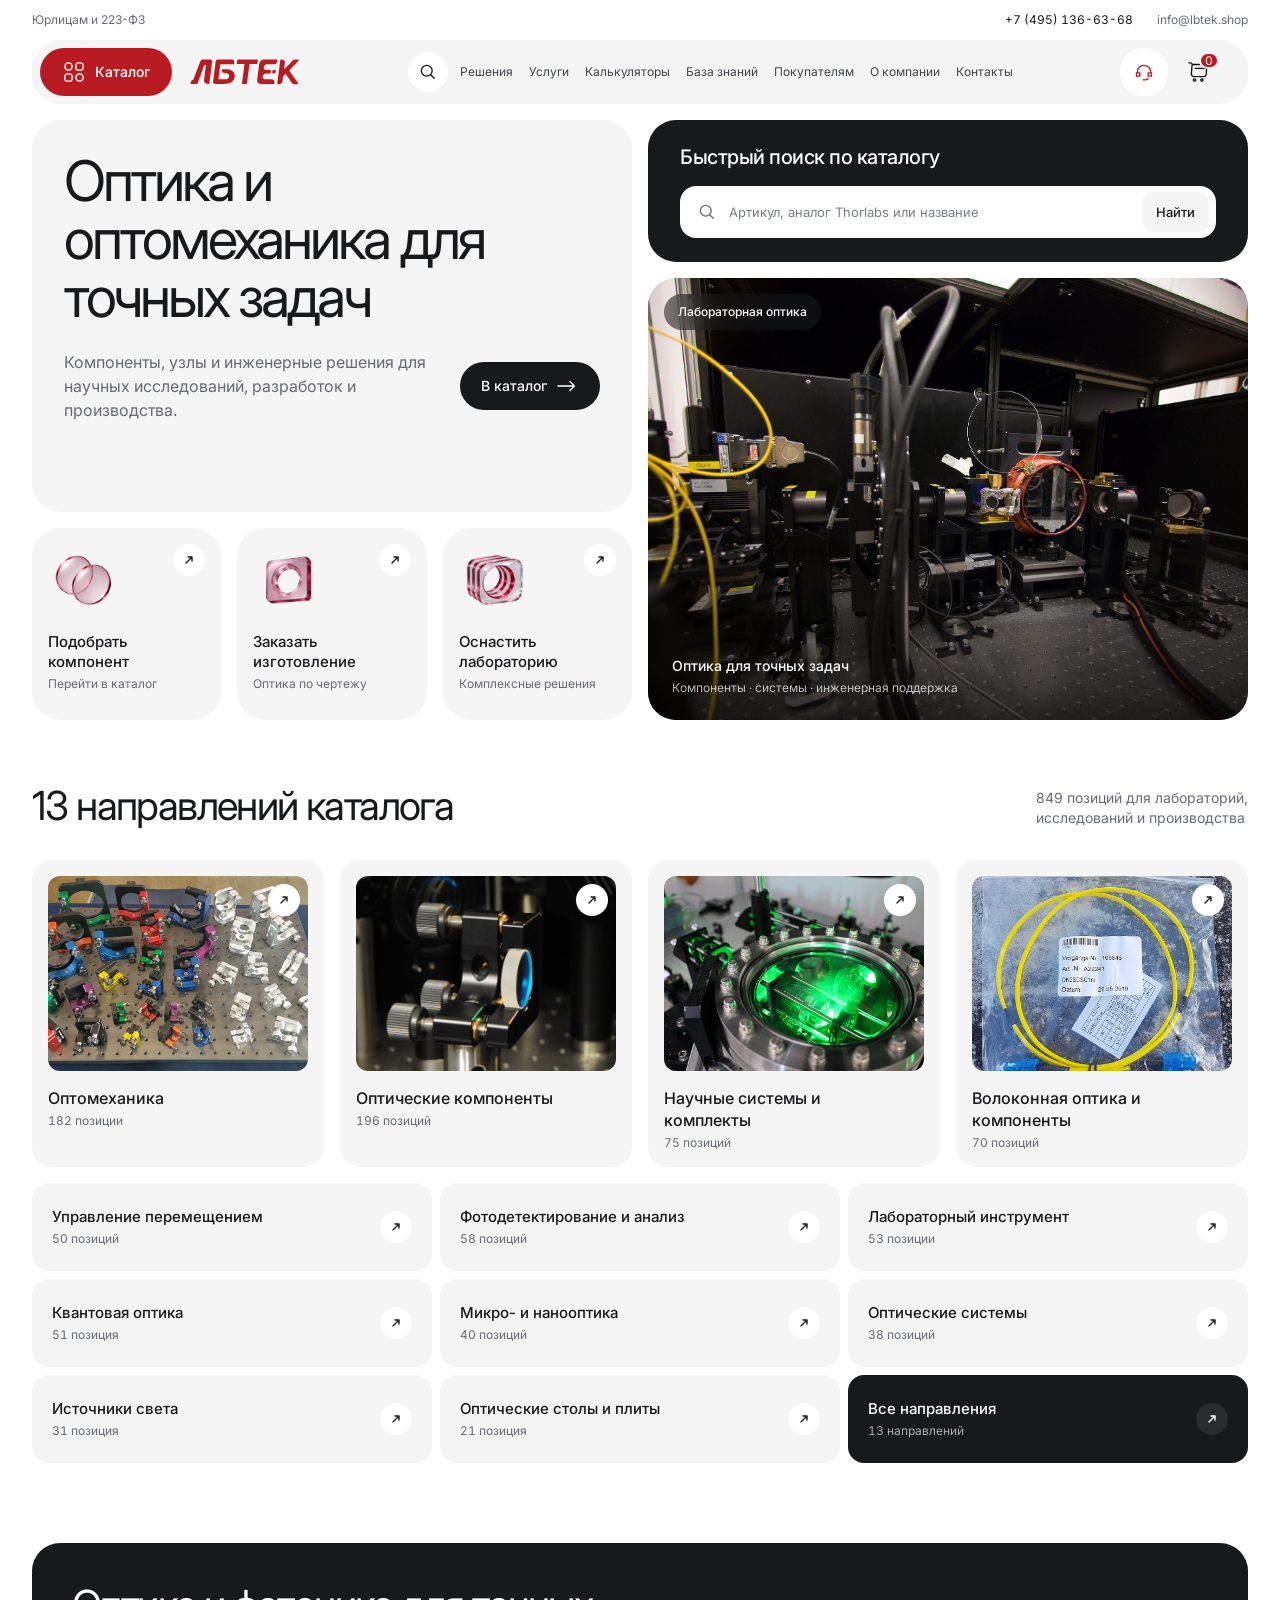
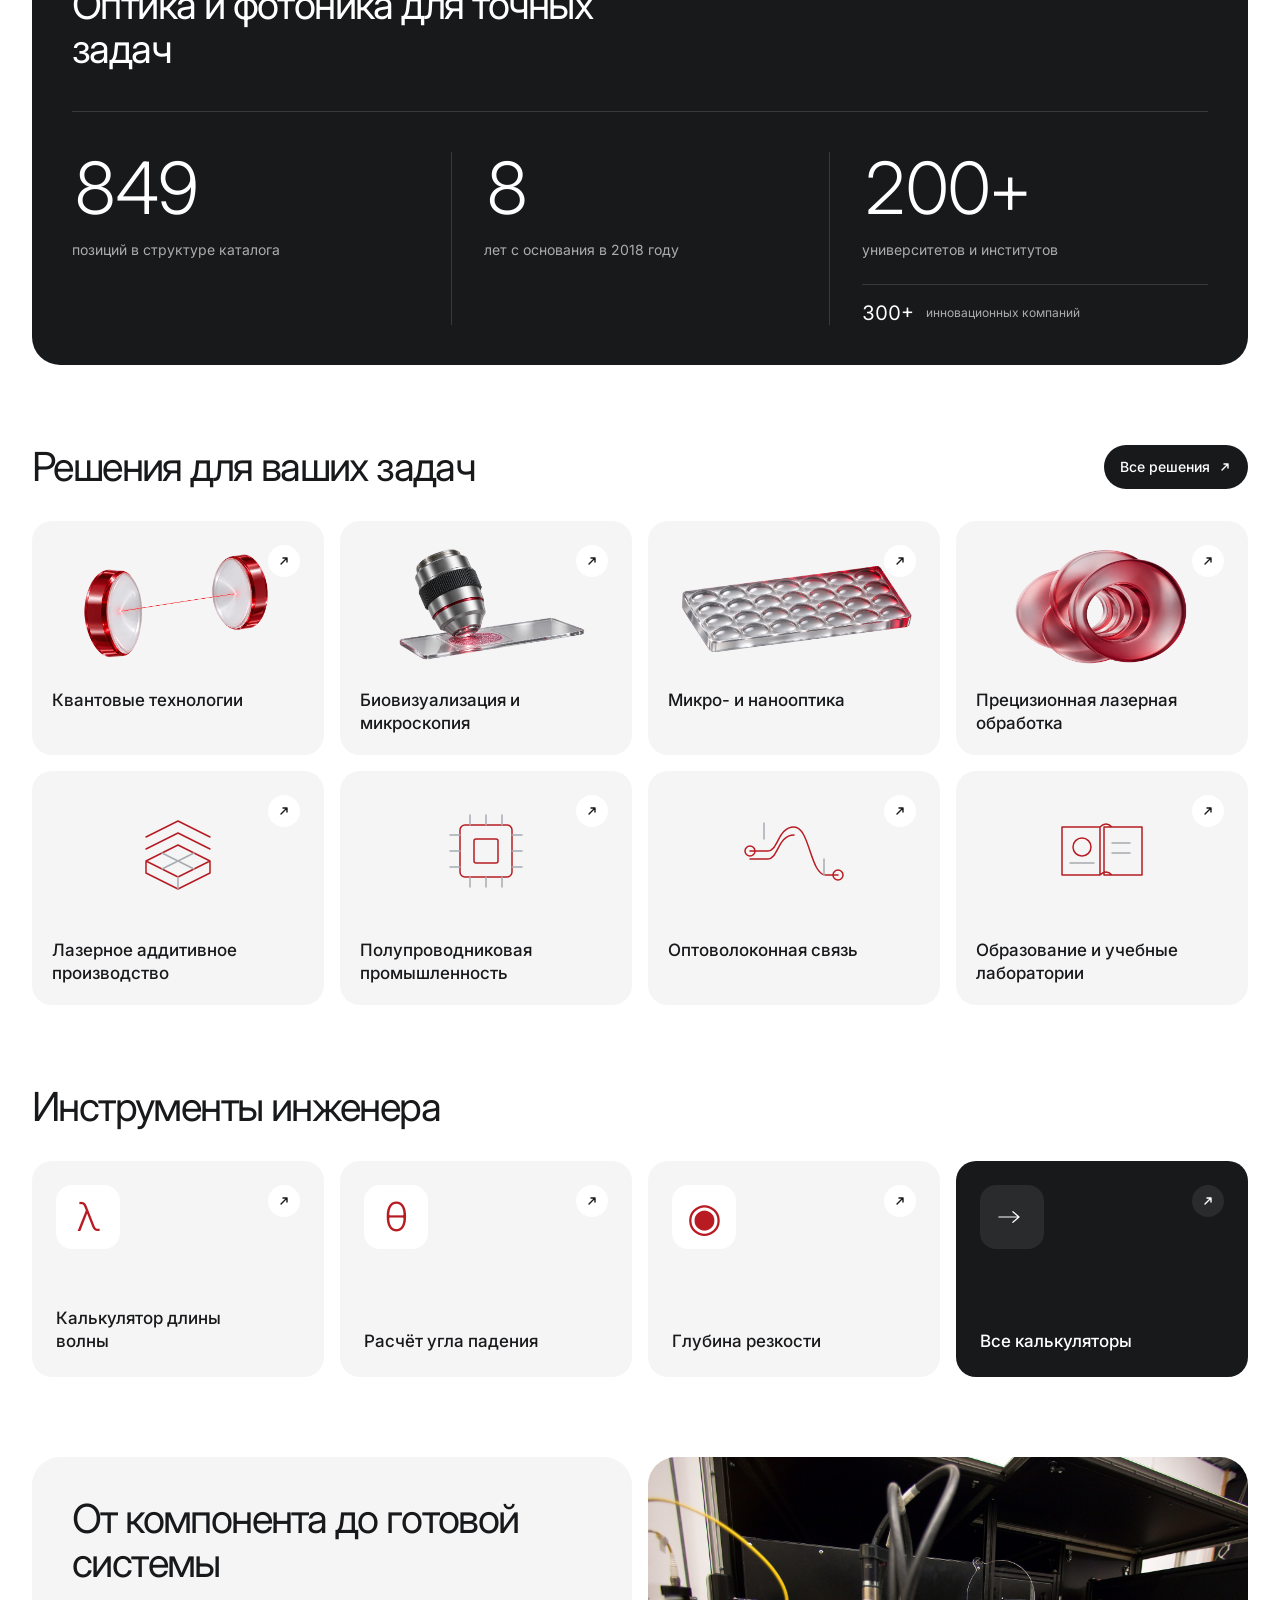
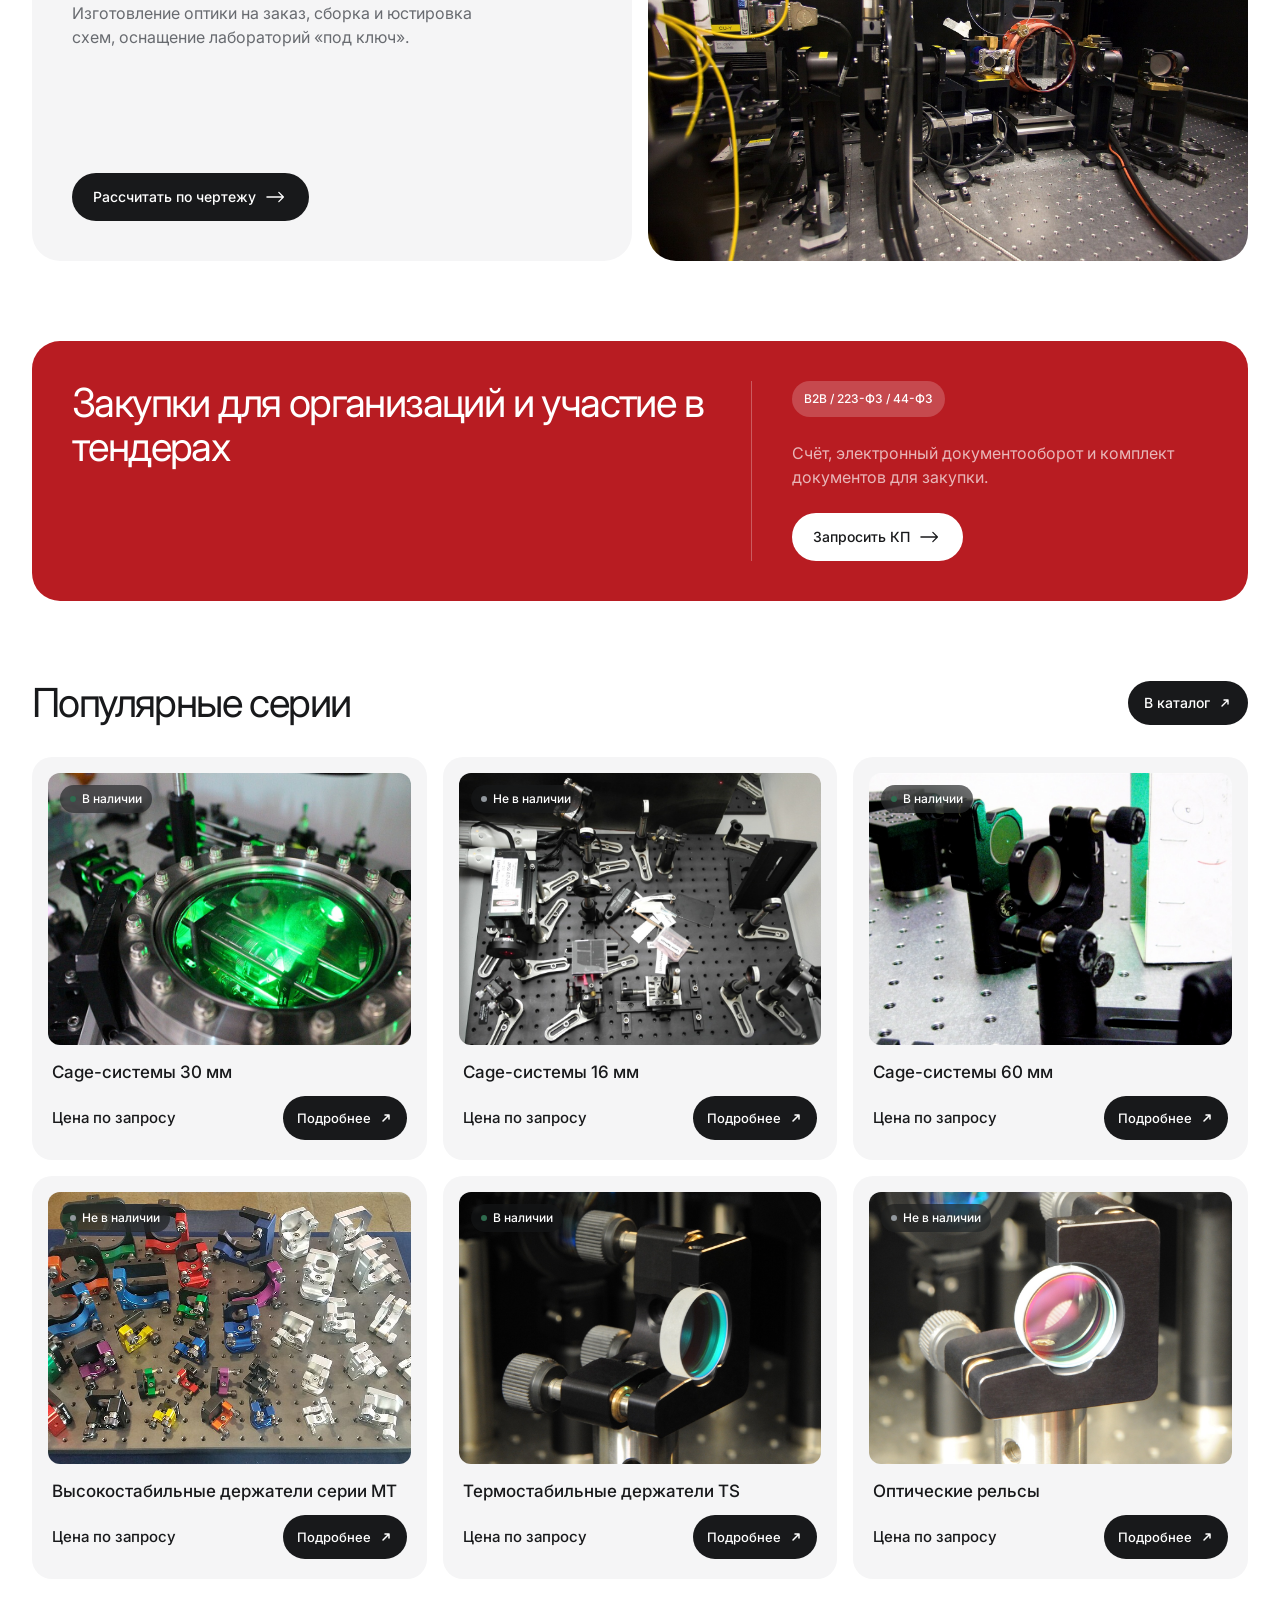
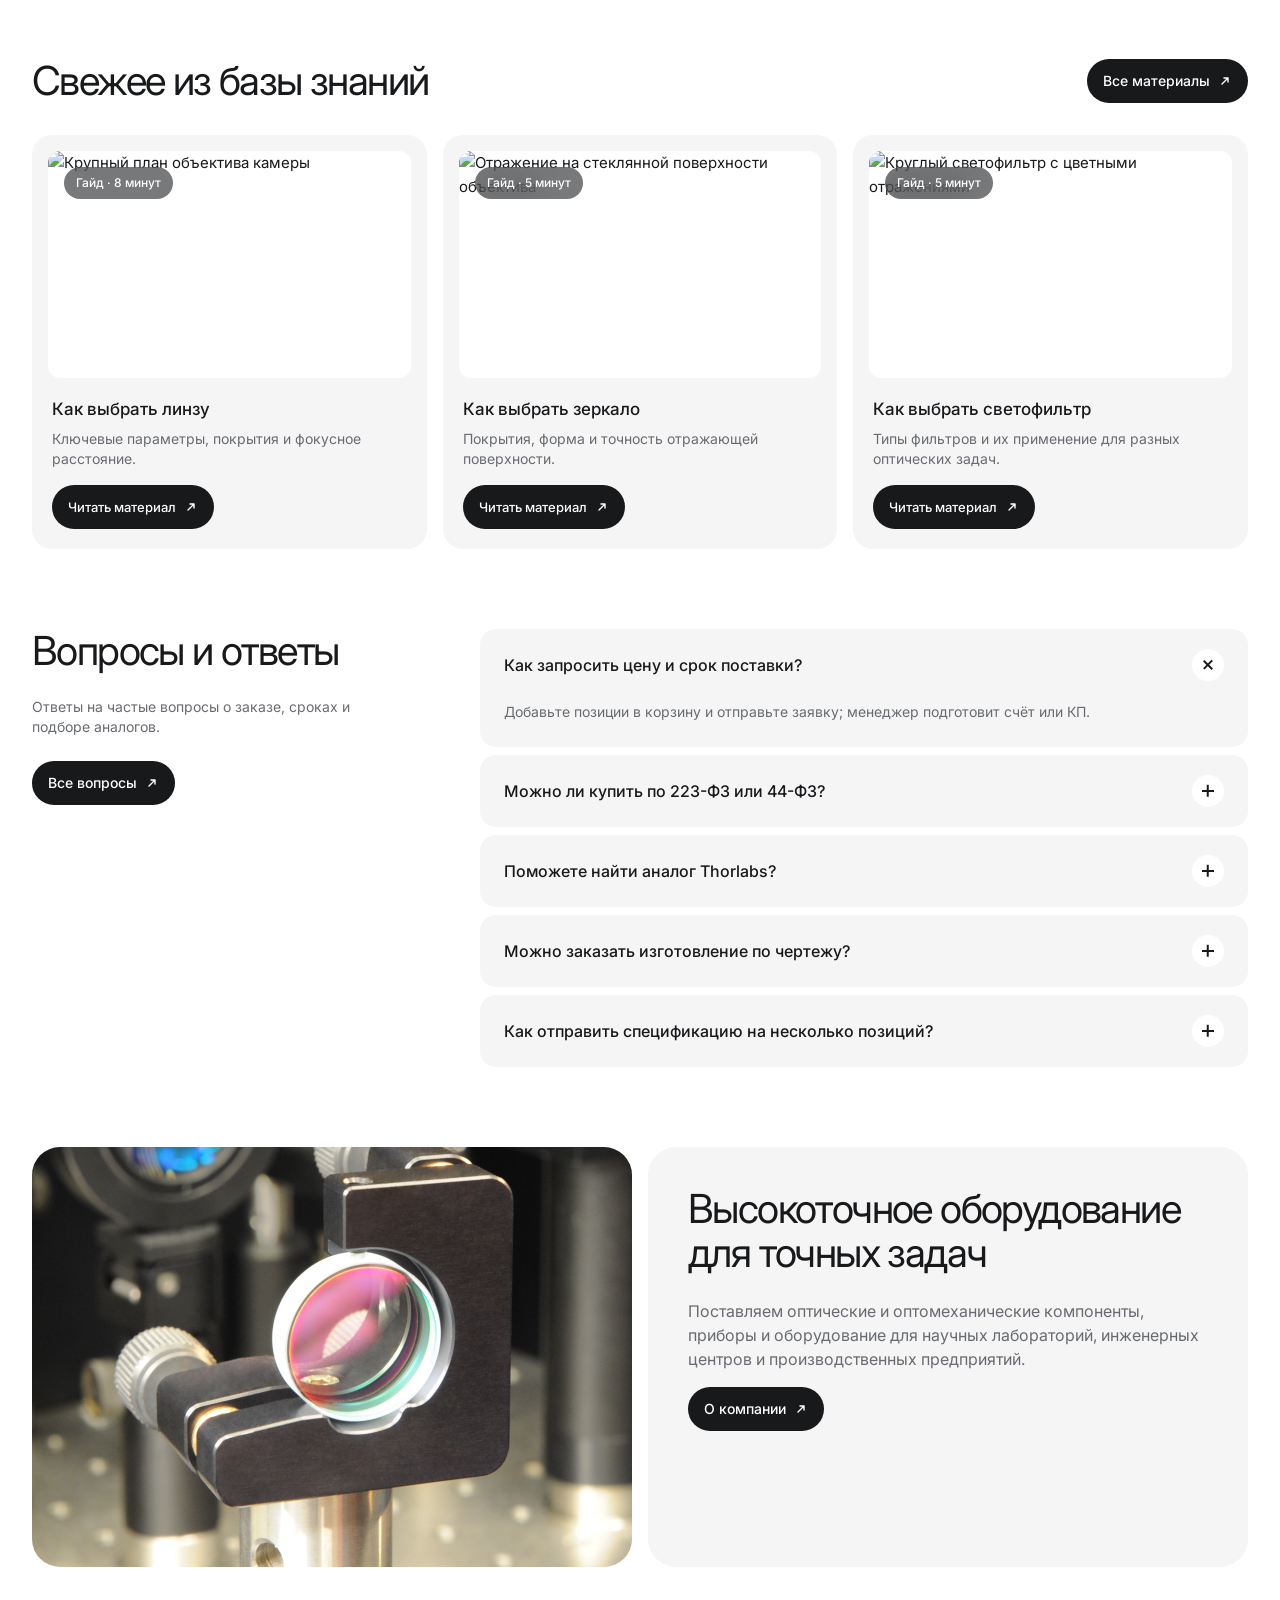
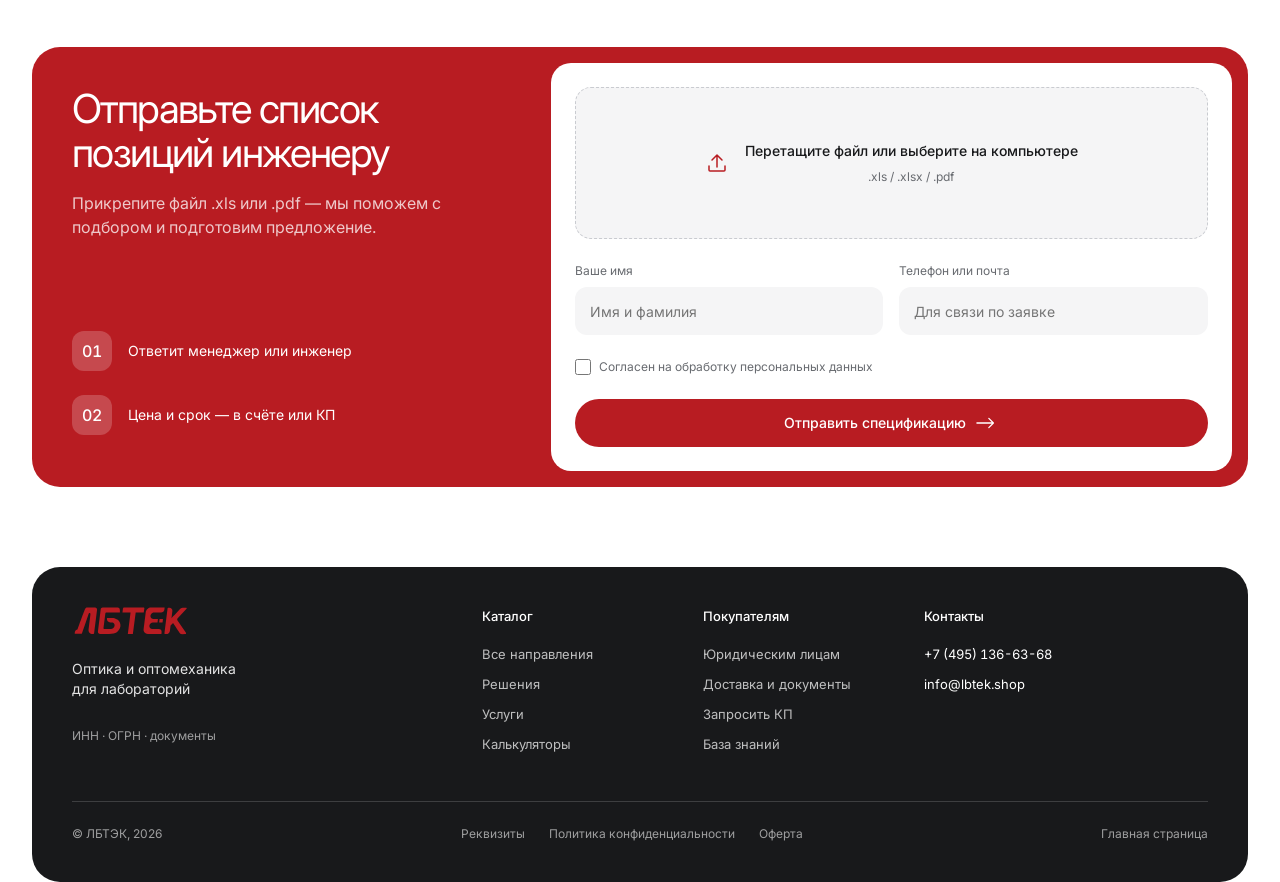
==== commit 807cc052: "Refine v1 homepage layout and interactions" ====
--- a/v1/index.html
+++ b/v1/index.html
@@ -25,9 +25,10 @@
     </div>
 
     <div class="nav-shell container">
-      <button class="button button-primary catalog-toggle" type="button" aria-expanded="false" aria-controls="catalog-panel">
+      <button class="button button-primary catalog-toggle" type="button" aria-expanded="false" aria-label="Открыть каталог" aria-controls="catalog-panel">
         <img class="catalog-icon" src="assets/category-2.svg" alt="" width="24" height="24">
-        <span>Каталог</span>
+        <span class="faq-icon catalog-close-icon" aria-hidden="true" hidden></span>
+        <span class="catalog-label">Каталог</span>
       </button>
 
       <a class="brand" href="#top" aria-label="ЛБТЭК — на главную">
@@ -58,7 +59,7 @@
       </nav>
 
       <div class="header-actions">
-        <a class="button button-secondary engineer-link" href="#request">
+        <a class="button button-secondary engineer-link" href="#request" aria-label="Консультация менеджера">
           <svg viewBox="0 0 24 24" aria-hidden="true"><path d="M4 13v-1a8 8 0 0 1 16 0v1M4 13H3v4h4v-4H4Zm16 0h1v4h-4v-4h3ZM17 20c-1 1-2.2 1.5-4 1.5h-2"/></svg>
           <span>Консультация менеджера</span>
         </a>
@@ -83,6 +84,7 @@
         <span>Каталог оборудования</span>
         <strong>13 направлений</strong>
         <span>849 позиций</span>
+        <a class="catalog-panel-all" href="#catalog">Все направления <svg viewBox="0 0 14 14" aria-hidden="true"><path d="M4 10 10 4M6 4h4v4"/></svg></a>
       </div>
       <nav class="catalog-panel-grid" aria-label="Направления каталога">
         <a href="#catalog"><span>Оптомеханика</span><small>182</small></a>
@@ -98,35 +100,35 @@
         <a href="#catalog"><span>Источники света</span><small>31</small></a>
         <a href="#catalog"><span>Оптические столы и плиты</span><small>21</small></a>
         <a href="#catalog"><span>Модуляция излучения</span><small>14</small></a>
-        <a class="catalog-all" href="#catalog"><span>Все направления</span><span aria-hidden="true">↗</span></a>
       </nav>
     </div>
   </header>
 
   <main id="top">
     <section class="hero container" aria-labelledby="hero-title">
-      <div class="hero-info">
-        <h1 id="hero-title">Оптика и оптомеханика для точных задач</h1>
-        <div class="hero-intro-row">
-          <p class="hero-description">Компоненты, узлы и инженерные решения для научных исследований, разработок и производства.</p>
-          <a class="button button-dark hero-catalog" href="#catalog">В каталог <svg class="arrow-icon arrow-icon-short" viewBox="0 0 24 16" aria-hidden="true"><path d="M1 8h18M14 3l5 5-5 5"/></svg></a>
-        </div>
-
+      <div class="hero-left">
+        <div class="hero-info">
+          <h1 id="hero-title">Оптика и оптомеханика для точных задач</h1>
+          <div class="hero-intro-row">
+            <p class="hero-description">Компоненты, узлы и инженерные решения для научных исследований, разработок и производства.</p>
+            <a class="button button-dark hero-catalog" href="#catalog">В каталог <svg class="arrow-icon arrow-icon-short" viewBox="0 0 24 16" aria-hidden="true"><path d="M1 8h18M14 3l5 5-5 5"/></svg></a>
+          </div>
+        </div>
         <nav class="hero-chips" aria-label="Быстрые сценарии">
           <a href="#catalog">
             <span class="chip-visual"><img src="assets/hero-component.png" alt="Оптические компоненты" width="1499" height="1049"></span>
             <span class="chip-content"><strong>Подобрать компонент</strong><span>Перейти в каталог</span></span>
-            <span class="chip-action"><svg class="chip-arrow" viewBox="0 0 14 14" aria-hidden="true"><path d="M4 10 10 4M6 4h4v4"/></svg></span>
+            <span class="chip-action card-arrow"><svg viewBox="0 0 14 14" aria-hidden="true"><path d="M4 10 10 4M6 4h4v4"/></svg></span>
           </a>
           <a href="#services">
             <span class="chip-visual"><img src="assets/hero-manufacturing.png" alt="Изготовление оптики по чертежу" width="1499" height="1049"></span>
             <span class="chip-content"><strong>Заказать изготовление</strong><span>Оптика по чертежу</span></span>
-            <span class="chip-action"><svg class="chip-arrow" viewBox="0 0 14 14" aria-hidden="true"><path d="M4 10 10 4M6 4h4v4"/></svg></span>
+            <span class="chip-action card-arrow"><svg viewBox="0 0 14 14" aria-hidden="true"><path d="M4 10 10 4M6 4h4v4"/></svg></span>
           </a>
           <a href="#services">
             <span class="chip-visual"><img src="assets/hero-laboratory.png" alt="Комплексное оснащение лаборатории" width="1499" height="1049"></span>
             <span class="chip-content"><strong>Оснастить лабораторию</strong><span>Комплексные решения</span></span>
-            <span class="chip-action"><svg class="chip-arrow" viewBox="0 0 14 14" aria-hidden="true"><path d="M4 10 10 4M6 4h4v4"/></svg></span>
+            <span class="chip-action card-arrow"><svg viewBox="0 0 14 14" aria-hidden="true"><path d="M4 10 10 4M6 4h4v4"/></svg></span>
           </a>
         </nav>
       </div>
@@ -155,7 +157,6 @@
     <section class="catalog-section container" id="catalog" aria-labelledby="catalog-title">
       <div class="section-heading">
         <div>
-          <span class="section-label">Ассортимент</span>
           <h2 id="catalog-title">13 направлений каталога</h2>
         </div>
         <p>849 позиций для лабораторий,<br> исследований и производства</p>
@@ -165,41 +166,40 @@
         <a class="category-card" href="#catalog">
           <span class="category-image"><img src="assets/catalog-optomechanics.jpg" alt="Держатели и оптомеханические компоненты" width="960" height="540" loading="lazy"></span>
           <span class="category-copy"><strong>Оптомеханика</strong><span>182 позиции</span></span>
-          <span class="category-arrow"><svg viewBox="0 0 14 14" aria-hidden="true"><path d="M4 10 10 4M6 4h4v4"/></svg></span>
+          <span class="category-arrow card-arrow"><svg viewBox="0 0 14 14" aria-hidden="true"><path d="M4 10 10 4M6 4h4v4"/></svg></span>
         </a>
         <a class="category-card" href="#catalog">
           <span class="category-image"><img src="assets/catalog-optical-components.jpg" alt="Оптический компонент в прецизионном держателе" width="1200" height="1200" loading="lazy"></span>
           <span class="category-copy"><strong>Оптические компоненты</strong><span>196 позиций</span></span>
-          <span class="category-arrow"><svg viewBox="0 0 14 14" aria-hidden="true"><path d="M4 10 10 4M6 4h4v4"/></svg></span>
+          <span class="category-arrow card-arrow"><svg viewBox="0 0 14 14" aria-hidden="true"><path d="M4 10 10 4M6 4h4v4"/></svg></span>
         </a>
         <a class="category-card" href="#catalog">
           <span class="category-image"><img src="assets/catalog-scientific-systems.jpg" alt="Научная оптическая система с лазерным излучением" width="960" height="640" loading="lazy"></span>
           <span class="category-copy"><strong>Научные системы и комплекты</strong><span>75 позиций</span></span>
-          <span class="category-arrow"><svg viewBox="0 0 14 14" aria-hidden="true"><path d="M4 10 10 4M6 4h4v4"/></svg></span>
+          <span class="category-arrow card-arrow"><svg viewBox="0 0 14 14" aria-hidden="true"><path d="M4 10 10 4M6 4h4v4"/></svg></span>
         </a>
         <a class="category-card" href="#catalog">
           <span class="category-image"><img src="assets/catalog-fiber-optics.jpg" alt="Волоконно-оптический кабель с коннекторами" width="960" height="901" loading="lazy"></span>
           <span class="category-copy"><strong>Волоконная оптика и компоненты</strong><span>70 позиций</span></span>
-          <span class="category-arrow"><svg viewBox="0 0 14 14" aria-hidden="true"><path d="M4 10 10 4M6 4h4v4"/></svg></span>
+          <span class="category-arrow card-arrow"><svg viewBox="0 0 14 14" aria-hidden="true"><path d="M4 10 10 4M6 4h4v4"/></svg></span>
         </a>
       </div>
 
       <div class="catalog-secondary">
-        <a href="#catalog"><span><strong>Управление перемещением</strong><small>50 позиций</small></span><svg viewBox="0 0 14 14" aria-hidden="true"><path d="M4 10 10 4M6 4h4v4"/></svg></a>
-        <a href="#catalog"><span><strong>Фотодетектирование и анализ</strong><small>58 позиций</small></span><svg viewBox="0 0 14 14" aria-hidden="true"><path d="M4 10 10 4M6 4h4v4"/></svg></a>
-        <a href="#catalog"><span><strong>Лабораторный инструмент</strong><small>53 позиции</small></span><svg viewBox="0 0 14 14" aria-hidden="true"><path d="M4 10 10 4M6 4h4v4"/></svg></a>
-        <a href="#catalog"><span><strong>Квантовая оптика</strong><small>51 позиция</small></span><svg viewBox="0 0 14 14" aria-hidden="true"><path d="M4 10 10 4M6 4h4v4"/></svg></a>
-        <a href="#catalog"><span><strong>Микро- и нанооптика</strong><small>40 позиций</small></span><svg viewBox="0 0 14 14" aria-hidden="true"><path d="M4 10 10 4M6 4h4v4"/></svg></a>
-        <a href="#catalog"><span><strong>Оптические системы</strong><small>38 позиций</small></span><svg viewBox="0 0 14 14" aria-hidden="true"><path d="M4 10 10 4M6 4h4v4"/></svg></a>
-        <a href="#catalog"><span><strong>Источники света</strong><small>31 позиция</small></span><svg viewBox="0 0 14 14" aria-hidden="true"><path d="M4 10 10 4M6 4h4v4"/></svg></a>
-        <a href="#catalog"><span><strong>Оптические столы и плиты</strong><small>21 позиция</small></span><svg viewBox="0 0 14 14" aria-hidden="true"><path d="M4 10 10 4M6 4h4v4"/></svg></a>
-        <a class="catalog-all" href="#catalog"><span><strong>Все направления</strong><small>13 направлений</small></span><svg viewBox="0 0 14 14" aria-hidden="true"><path d="M4 10 10 4M6 4h4v4"/></svg></a>
+        <a href="#catalog"><span class="secondary-copy"><strong>Управление перемещением</strong><small>50 позиций</small></span><span class="secondary-arrow card-arrow"><svg viewBox="0 0 14 14" aria-hidden="true"><path d="M4 10 10 4M6 4h4v4"/></svg></span></a>
+        <a href="#catalog"><span class="secondary-copy"><strong>Фотодетектирование и анализ</strong><small>58 позиций</small></span><span class="secondary-arrow card-arrow"><svg viewBox="0 0 14 14" aria-hidden="true"><path d="M4 10 10 4M6 4h4v4"/></svg></span></a>
+        <a href="#catalog"><span class="secondary-copy"><strong>Лабораторный инструмент</strong><small>53 позиции</small></span><span class="secondary-arrow card-arrow"><svg viewBox="0 0 14 14" aria-hidden="true"><path d="M4 10 10 4M6 4h4v4"/></svg></span></a>
+        <a href="#catalog"><span class="secondary-copy"><strong>Квантовая оптика</strong><small>51 позиция</small></span><span class="secondary-arrow card-arrow"><svg viewBox="0 0 14 14" aria-hidden="true"><path d="M4 10 10 4M6 4h4v4"/></svg></span></a>
+        <a href="#catalog"><span class="secondary-copy"><strong>Микро- и нанооптика</strong><small>40 позиций</small></span><span class="secondary-arrow card-arrow"><svg viewBox="0 0 14 14" aria-hidden="true"><path d="M4 10 10 4M6 4h4v4"/></svg></span></a>
+        <a href="#catalog"><span class="secondary-copy"><strong>Оптические системы</strong><small>38 позиций</small></span><span class="secondary-arrow card-arrow"><svg viewBox="0 0 14 14" aria-hidden="true"><path d="M4 10 10 4M6 4h4v4"/></svg></span></a>
+        <a href="#catalog"><span class="secondary-copy"><strong>Источники света</strong><small>31 позиция</small></span><span class="secondary-arrow card-arrow"><svg viewBox="0 0 14 14" aria-hidden="true"><path d="M4 10 10 4M6 4h4v4"/></svg></span></a>
+        <a href="#catalog"><span class="secondary-copy"><strong>Оптические столы и плиты</strong><small>21 позиция</small></span><span class="secondary-arrow card-arrow"><svg viewBox="0 0 14 14" aria-hidden="true"><path d="M4 10 10 4M6 4h4v4"/></svg></span></a>
+        <a class="catalog-all" href="#catalog"><span class="secondary-copy"><strong>Все направления</strong><small>13 направлений</small></span><span class="secondary-arrow card-arrow"><svg viewBox="0 0 14 14" aria-hidden="true"><path d="M4 10 10 4M6 4h4v4"/></svg></span></a>
       </div>
     </section>
 
     <section class="stats-section container" aria-labelledby="stats-title">
       <div class="stats-heading">
-        <span>ЛБТЭК в цифрах</span>
         <h2 id="stats-title">Оптика и фотоника для точных задач</h2>
       </div>
       <div class="stats-grid">
@@ -222,7 +222,6 @@
     <section class="solutions-section container" id="solutions" aria-labelledby="solutions-title">
       <div class="section-heading">
         <div>
-          <span class="section-label">От задачи — к решению</span>
           <h2 id="solutions-title">Решения для ваших задач</h2>
         </div>
         <a class="section-link" href="#solutions">Все решения <svg viewBox="0 0 14 14" aria-hidden="true"><path d="M4 10 10 4M6 4h4v4"/></svg></a>
@@ -230,49 +229,49 @@
 
       <div class="solutions-grid">
         <a class="solution-card" href="#solutions">
-          <span class="solution-top"><span class="solution-arrow"><svg viewBox="0 0 14 14" aria-hidden="true"><path d="M4 10 10 4M6 4h4v4"/></svg></span></span>
+          <span class="solution-top"><span class="solution-arrow card-arrow"><svg viewBox="0 0 14 14" aria-hidden="true"><path d="M4 10 10 4M6 4h4v4"/></svg></span></span>
           <span class="solution-visual"><img src="assets/solution-quantum.png" alt="Квантовая оптическая система" width="1867" height="842" loading="lazy"></span>
           <strong>Квантовые технологии</strong>
         </a>
 
         <a class="solution-card" href="#solutions">
-          <span class="solution-top"><span class="solution-arrow"><svg viewBox="0 0 14 14" aria-hidden="true"><path d="M4 10 10 4M6 4h4v4"/></svg></span></span>
+          <span class="solution-top"><span class="solution-arrow card-arrow"><svg viewBox="0 0 14 14" aria-hidden="true"><path d="M4 10 10 4M6 4h4v4"/></svg></span></span>
           <span class="solution-visual"><img src="assets/solution-microscopy.png" alt="Объектив микроскопа и предметное стекло" width="1870" height="841" loading="lazy"></span>
           <strong>Биовизуализация и микроскопия</strong>
         </a>
 
         <a class="solution-card" href="#solutions">
-          <span class="solution-top"><span class="solution-arrow"><svg viewBox="0 0 14 14" aria-hidden="true"><path d="M4 10 10 4M6 4h4v4"/></svg></span></span>
+          <span class="solution-top"><span class="solution-arrow card-arrow"><svg viewBox="0 0 14 14" aria-hidden="true"><path d="M4 10 10 4M6 4h4v4"/></svg></span></span>
           <span class="solution-visual"><img src="assets/solution-nano.png" alt="Микрооптическая структура" width="1869" height="842" loading="lazy"></span>
           <strong>Микро- и нанооптика</strong>
         </a>
 
         <a class="solution-card" href="#solutions">
-          <span class="solution-top"><span class="solution-arrow"><svg viewBox="0 0 14 14" aria-hidden="true"><path d="M4 10 10 4M6 4h4v4"/></svg></span></span>
+          <span class="solution-top"><span class="solution-arrow card-arrow"><svg viewBox="0 0 14 14" aria-hidden="true"><path d="M4 10 10 4M6 4h4v4"/></svg></span></span>
           <span class="solution-visual"><img src="assets/solution-laser.png" alt="Оптический узел для лазерной обработки" width="1860" height="846" loading="lazy"></span>
           <strong>Прецизионная лазерная обработка</strong>
         </a>
 
         <a class="solution-card" href="#solutions">
-          <span class="solution-top"><span class="solution-arrow"><svg viewBox="0 0 14 14" aria-hidden="true"><path d="M4 10 10 4M6 4h4v4"/></svg></span></span>
+          <span class="solution-top"><span class="solution-arrow card-arrow"><svg viewBox="0 0 14 14" aria-hidden="true"><path d="M4 10 10 4M6 4h4v4"/></svg></span></span>
           <span class="solution-visual"><svg viewBox="0 0 120 96" aria-hidden="true"><path d="M28 58l32-16 32 16-32 16zM28 46l32-16 32 16M28 34l32-16 32 16M28 58v12l32 16 32-16V58"/><path class="muted" d="M60 74v12M44 50l32 16M76 50l-32 16"/></svg></span>
           <strong>Лазерное аддитивное производство</strong>
         </a>
 
         <a class="solution-card" href="#solutions">
-          <span class="solution-top"><span class="solution-arrow"><svg viewBox="0 0 14 14" aria-hidden="true"><path d="M4 10 10 4M6 4h4v4"/></svg></span></span>
+          <span class="solution-top"><span class="solution-arrow card-arrow"><svg viewBox="0 0 14 14" aria-hidden="true"><path d="M4 10 10 4M6 4h4v4"/></svg></span></span>
           <span class="solution-visual"><svg viewBox="0 0 120 96" aria-hidden="true"><rect x="34" y="22" width="52" height="52" rx="5"/><rect x="48" y="36" width="24" height="24" rx="2"/><path class="muted" d="M44 12v10M60 12v10M76 12v10M44 74v10M60 74v10M76 74v10M24 32h10M24 48h10M24 64h10M86 32h10M86 48h10M86 64h10"/></svg></span>
           <strong>Полупроводниковая промышленность</strong>
         </a>
 
         <a class="solution-card" href="#solutions">
-          <span class="solution-top"><span class="solution-arrow"><svg viewBox="0 0 14 14" aria-hidden="true"><path d="M4 10 10 4M6 4h4v4"/></svg></span></span>
+          <span class="solution-top"><span class="solution-arrow card-arrow"><svg viewBox="0 0 14 14" aria-hidden="true"><path d="M4 10 10 4M6 4h4v4"/></svg></span></span>
           <span class="solution-visual"><svg viewBox="0 0 120 96" aria-hidden="true"><path d="M16 48h18c10 0 10-24 26-24s16 48 32 48h12M16 56h18c10 0 10-24 26-24"/><circle cx="16" cy="48" r="5"/><circle cx="104" cy="72" r="5"/><path class="muted" d="M30 20v16M90 56v16"/></svg></span>
           <strong>Оптоволоконная связь</strong>
         </a>
 
         <a class="solution-card" href="#solutions">
-          <span class="solution-top"><span class="solution-arrow"><svg viewBox="0 0 14 14" aria-hidden="true"><path d="M4 10 10 4M6 4h4v4"/></svg></span></span>
+          <span class="solution-top"><span class="solution-arrow card-arrow"><svg viewBox="0 0 14 14" aria-hidden="true"><path d="M4 10 10 4M6 4h4v4"/></svg></span></span>
           <span class="solution-visual"><svg viewBox="0 0 120 96" aria-hidden="true"><path d="M20 24h38v48H20zM62 24h38v48H62zM58 24c4-4 8-4 12 0M58 72c4-4 8-4 12 0"/><circle cx="40" cy="44" r="9"/><path class="muted" d="M70 40h18M70 50h18M28 60h24"/></svg></span>
           <strong>Образование и учебные лаборатории</strong>
         </a>
@@ -282,86 +281,52 @@
     <section class="tools-section container" id="calculators" aria-labelledby="tools-title">
       <div class="section-heading">
         <div>
-          <span class="section-label">Для инженера</span>
           <h2 id="tools-title">Инструменты инженера</h2>
         </div>
-        <span class="queue-label">2-я очередь · 4–6 калькуляторов</span>
       </div>
 
       <div class="tools-grid">
         <a class="tool-card" href="#calculators">
           <span class="tool-symbol">λ</span>
           <strong>Калькулятор длины волны</strong>
-          <span class="tool-arrow"><svg viewBox="0 0 14 14" aria-hidden="true"><path d="M4 10 10 4M6 4h4v4"/></svg></span>
+          <span class="tool-arrow card-arrow"><svg viewBox="0 0 14 14" aria-hidden="true"><path d="M4 10 10 4M6 4h4v4"/></svg></span>
         </a>
         <a class="tool-card" href="#calculators">
           <span class="tool-symbol">θ</span>
           <strong>Расчёт угла падения</strong>
-          <span class="tool-arrow"><svg viewBox="0 0 14 14" aria-hidden="true"><path d="M4 10 10 4M6 4h4v4"/></svg></span>
+          <span class="tool-arrow card-arrow"><svg viewBox="0 0 14 14" aria-hidden="true"><path d="M4 10 10 4M6 4h4v4"/></svg></span>
         </a>
         <a class="tool-card" href="#calculators">
           <span class="tool-symbol">◉</span>
           <strong>Глубина резкости</strong>
-          <span class="tool-arrow"><svg viewBox="0 0 14 14" aria-hidden="true"><path d="M4 10 10 4M6 4h4v4"/></svg></span>
+          <span class="tool-arrow card-arrow"><svg viewBox="0 0 14 14" aria-hidden="true"><path d="M4 10 10 4M6 4h4v4"/></svg></span>
         </a>
         <a class="tool-card tool-all" href="#calculators">
           <span class="tool-symbol tool-symbol-all"><svg viewBox="0 0 32 16" aria-hidden="true"><path d="M1 8h22M17 2l7 6-7 6"/></svg></span>
           <strong>Все калькуляторы</strong>
-          <span class="tool-arrow"><svg viewBox="0 0 14 14" aria-hidden="true"><path d="M4 10 10 4M6 4h4v4"/></svg></span>
+          <span class="tool-arrow card-arrow"><svg viewBox="0 0 14 14" aria-hidden="true"><path d="M4 10 10 4M6 4h4v4"/></svg></span>
         </a>
       </div>
     </section>
 
     <section class="services-section container" id="services" aria-labelledby="services-title">
       <div class="services-copy">
-        <span class="section-label">Инженерная поддержка</span>
         <h2 id="services-title">От компонента до готовой системы</h2>
         <p>Изготовление оптики на заказ, сборка и юстировка схем, оснащение лабораторий «под ключ».</p>
         <a class="button button-dark" href="#request">Рассчитать по чертежу <svg class="arrow-icon arrow-icon-short" viewBox="0 0 24 16" aria-hidden="true"><path d="M1 8h18M14 3l5 5-5 5"/></svg></a>
       </div>
 
-      <figure class="services-drawing">
-        <svg viewBox="0 0 640 360" role="img" aria-label="Техническая схема оптической установки">
-          <defs>
-            <pattern id="drawing-grid" width="24" height="24" patternUnits="userSpaceOnUse"><path d="M24 0H0V24"/></pattern>
-          </defs>
-          <rect width="640" height="360" fill="url(#drawing-grid)"/>
-          <g class="drawing-muted">
-            <rect x="72" y="230" width="496" height="42" rx="4"/>
-            <path d="M96 272v32M544 272v32M72 304h496M128 230v-72M304 230v-88M480 230v-72"/>
-            <rect x="104" y="158" width="48" height="72" rx="4"/>
-            <rect x="280" y="142" width="48" height="88" rx="4"/>
-            <rect x="456" y="158" width="48" height="72" rx="4"/>
-            <circle cx="128" cy="182" r="24"/>
-            <circle cx="304" cy="166" r="28"/>
-            <circle cx="480" cy="182" r="24"/>
-            <path d="M128 230v44M304 230v44M480 230v44M96 326h448"/>
-            <path d="M96 318v16M544 318v16M96 326l16-8v16M544 326l-16-8v16"/>
-            <path d="M104 96h80M104 90v12M184 90v12M104 96l12-6v12M184 96l-12-6v12"/>
-          </g>
-          <g class="drawing-accent">
-            <path d="M64 182h48M152 182l152-16 176 16h96M304 138v56"/>
-            <circle cx="128" cy="182" r="8"/>
-            <circle cx="304" cy="166" r="10"/>
-            <circle cx="480" cy="182" r="8"/>
-            <path d="M326 116h70M326 116l10-6v12M396 116l-10-6v12"/>
-          </g>
-          <g class="drawing-notes">
-            <text x="112" y="52">OPTICAL ASSEMBLY / 01</text>
-            <text x="426" y="346">SCALE 1:10 · MM</text>
-          </g>
-        </svg>
-        <figcaption>Оптика / Оптомеханика</figcaption>
+      <figure class="services-photo">
+        <img src="assets/hero-optical-bench.jpg" alt="Лабораторная оптическая установка на оптическом столе" width="1920" height="1294" loading="lazy">
       </figure>
     </section>
 
     <section class="buyers-section container" id="buyers" aria-labelledby="buyers-title">
       <div class="buyers-main">
+        <h2 id="buyers-title">Закупки для организаций и участие в тендерах</h2>
+      </div>
+      <div class="buyers-action">
         <span class="buyers-tag">B2B / 223-ФЗ / 44-ФЗ</span>
-        <span class="section-label">Юридическим лицам и тендерам</span>
-        <h2 id="buyers-title">Закупки для организаций и участие в тендерах</h2>
-      </div>
-      <div class="buyers-action">
         <p>Счёт, электронный документооборот и комплект документов для закупки.</p>
         <a class="button button-dark" href="#request">Запросить КП <svg class="arrow-icon arrow-icon-short" viewBox="0 0 24 16" aria-hidden="true"><path d="M1 8h18M14 3l5 5-5 5"/></svg></a>
       </div>
@@ -370,7 +335,6 @@
     <section class="series-section container" id="series" aria-labelledby="series-title">
       <div class="section-heading">
         <div>
-          <span class="section-label">Выбор инженеров</span>
           <h2 id="series-title">Популярные серии</h2>
         </div>
         <a class="section-link" href="#catalog">В каталог <svg viewBox="0 0 14 14" aria-hidden="true"><path d="M4 10 10 4M6 4h4v4"/></svg></a>
@@ -378,28 +342,28 @@
 
       <div class="series-grid">
         <article class="product-card">
-          <a class="product-image" href="#series"><img src="assets/catalog-scientific-systems.jpg" alt="Cage-система 30 мм в лабораторной установке" width="960" height="640" loading="lazy"></a>
-          <div class="product-info"><h3><a href="#series">Cage-системы 30 мм</a></h3><span class="stock-status in-stock">В наличии</span><div class="product-bottom"><span>Цена по запросу</span><a href="#series">Подробнее <svg viewBox="0 0 14 14" aria-hidden="true"><path d="M4 10 10 4M6 4h4v4"/></svg></a></div></div>
-        </article>
-        <article class="product-card">
-          <a class="product-image" href="#series"><img src="assets/series-cage-16.jpg" alt="Компоненты Cage-системы 16 мм на оптическом столе" width="1200" height="800" loading="lazy"></a>
-          <div class="product-info"><h3><a href="#series">Cage-системы 16 мм</a></h3><span class="stock-status out-stock">Не в наличии</span><div class="product-bottom"><span>Цена по запросу</span><a href="#series">Подробнее <svg viewBox="0 0 14 14" aria-hidden="true"><path d="M4 10 10 4M6 4h4v4"/></svg></a></div></div>
-        </article>
-        <article class="product-card">
-          <a class="product-image" href="#series"><img src="assets/series-cage-60.jpg" alt="Cage-система 60 мм с оптическими держателями" width="1200" height="673" loading="lazy"></a>
-          <div class="product-info"><h3><a href="#series">Cage-системы 60 мм</a></h3><span class="stock-status in-stock">В наличии</span><div class="product-bottom"><span>Цена по запросу</span><a href="#series">Подробнее <svg viewBox="0 0 14 14" aria-hidden="true"><path d="M4 10 10 4M6 4h4v4"/></svg></a></div></div>
-        </article>
-        <article class="product-card">
-          <a class="product-image" href="#series"><img src="assets/catalog-optomechanics.jpg" alt="Высокостабильные держатели серии MT" width="960" height="540" loading="lazy"></a>
-          <div class="product-info"><h3><a href="#series">Высокостабильные держатели серии MT</a></h3><span class="stock-status out-stock">Не в наличии</span><div class="product-bottom"><span>Цена по запросу</span><a href="#series">Подробнее <svg viewBox="0 0 14 14" aria-hidden="true"><path d="M4 10 10 4M6 4h4v4"/></svg></a></div></div>
-        </article>
-        <article class="product-card">
-          <a class="product-image" href="#series"><img src="assets/series-ts.jpg" alt="Термостабильный держатель серии TS" width="1200" height="1200" loading="lazy"></a>
-          <div class="product-info"><h3><a href="#series">Термостабильные держатели TS</a></h3><span class="stock-status in-stock">В наличии</span><div class="product-bottom"><span>Цена по запросу</span><a href="#series">Подробнее <svg viewBox="0 0 14 14" aria-hidden="true"><path d="M4 10 10 4M6 4h4v4"/></svg></a></div></div>
-        </article>
-        <article class="product-card">
-          <a class="product-image" href="#series"><img src="assets/series-rails.jpg" alt="Оптическая рельса с держателем" width="1200" height="1200" loading="lazy"></a>
-          <div class="product-info"><h3><a href="#series">Оптические рельсы</a></h3><span class="stock-status out-stock">Не в наличии</span><div class="product-bottom"><span>Цена по запросу</span><a href="#series">Подробнее <svg viewBox="0 0 14 14" aria-hidden="true"><path d="M4 10 10 4M6 4h4v4"/></svg></a></div></div>
+          <a class="product-image" href="#series"><img src="assets/catalog-scientific-systems.jpg" alt="Cage-система 30 мм в лабораторной установке" width="960" height="640" loading="lazy"><span class="stock-status in-stock">В наличии</span></a>
+          <div class="product-info"><h3><a href="#series">Cage-системы 30 мм</a></h3><div class="product-bottom"><span class="product-price">Цена по запросу</span><a href="#series">Подробнее <svg viewBox="0 0 14 14" aria-hidden="true"><path d="M4 10 10 4M6 4h4v4"/></svg></a></div></div>
+        </article>
+        <article class="product-card">
+          <a class="product-image" href="#series"><img src="assets/series-cage-16.jpg" alt="Компоненты Cage-системы 16 мм на оптическом столе" width="1200" height="800" loading="lazy"><span class="stock-status out-stock">Не в наличии</span></a>
+          <div class="product-info"><h3><a href="#series">Cage-системы 16 мм</a></h3><div class="product-bottom"><span class="product-price">Цена по запросу</span><a href="#series">Подробнее <svg viewBox="0 0 14 14" aria-hidden="true"><path d="M4 10 10 4M6 4h4v4"/></svg></a></div></div>
+        </article>
+        <article class="product-card">
+          <a class="product-image" href="#series"><img src="assets/series-cage-60.jpg" alt="Cage-система 60 мм с оптическими держателями" width="1200" height="673" loading="lazy"><span class="stock-status in-stock">В наличии</span></a>
+          <div class="product-info"><h3><a href="#series">Cage-системы 60 мм</a></h3><div class="product-bottom"><span class="product-price">Цена по запросу</span><a href="#series">Подробнее <svg viewBox="0 0 14 14" aria-hidden="true"><path d="M4 10 10 4M6 4h4v4"/></svg></a></div></div>
+        </article>
+        <article class="product-card">
+          <a class="product-image" href="#series"><img src="assets/catalog-optomechanics.jpg" alt="Высокостабильные держатели серии MT" width="960" height="540" loading="lazy"><span class="stock-status out-stock">Не в наличии</span></a>
+          <div class="product-info"><h3><a href="#series">Высокостабильные держатели серии MT</a></h3><div class="product-bottom"><span class="product-price">Цена по запросу</span><a href="#series">Подробнее <svg viewBox="0 0 14 14" aria-hidden="true"><path d="M4 10 10 4M6 4h4v4"/></svg></a></div></div>
+        </article>
+        <article class="product-card">
+          <a class="product-image" href="#series"><img src="assets/series-ts.jpg" alt="Термостабильный держатель серии TS" width="1200" height="1200" loading="lazy"><span class="stock-status in-stock">В наличии</span></a>
+          <div class="product-info"><h3><a href="#series">Термостабильные держатели TS</a></h3><div class="product-bottom"><span class="product-price">Цена по запросу</span><a href="#series">Подробнее <svg viewBox="0 0 14 14" aria-hidden="true"><path d="M4 10 10 4M6 4h4v4"/></svg></a></div></div>
+        </article>
+        <article class="product-card">
+          <a class="product-image" href="#series"><img src="assets/series-rails.jpg" alt="Оптическая рельса с держателем" width="1200" height="1200" loading="lazy"><span class="stock-status out-stock">Не в наличии</span></a>
+          <div class="product-info"><h3><a href="#series">Оптические рельсы</a></h3><div class="product-bottom"><span class="product-price">Цена по запросу</span><a href="#series">Подробнее <svg viewBox="0 0 14 14" aria-hidden="true"><path d="M4 10 10 4M6 4h4v4"/></svg></a></div></div>
         </article>
       </div>
     </section>
@@ -407,7 +371,6 @@
     <section class="knowledge-section container" id="knowledge" aria-labelledby="knowledge-title">
       <div class="section-heading">
         <div>
-          <span class="section-label">Экспертные материалы</span>
           <h2 id="knowledge-title">Свежее из базы знаний</h2>
         </div>
         <a class="section-link" href="#knowledge">Все материалы <svg viewBox="0 0 14 14" aria-hidden="true"><path d="M4 10 10 4M6 4h4v4"/></svg></a>
@@ -417,32 +380,31 @@
         <article class="article-card">
           <div class="article-cover">
             <span>Гайд · 8 минут</span>
-            <svg viewBox="0 0 360 200" aria-hidden="true"><path d="M156 32c24 24 24 112 0 136M204 32c-24 24-24 112 0 136M156 32h48M156 168h48"/><path class="cover-muted" d="M40 100h88M244 100h88M128 70l-64-32M128 130l-64 32M232 70l64-32M232 130l64 32"/><circle cx="180" cy="100" r="8"/></svg>
+            <img src="https://images.pexels.com/photos/16355819/pexels-photo-16355819.jpeg?auto=compress&amp;cs=tinysrgb&amp;w=1200" alt="Крупный план объектива камеры" width="1200" height="800" loading="lazy">
           </div>
-          <div class="article-content"><h3>Как выбрать линзу</h3><a href="#knowledge">Читать материал <svg viewBox="0 0 14 14" aria-hidden="true"><path d="M4 10 10 4M6 4h4v4"/></svg></a></div>
+          <div class="article-content"><h3>Как выбрать линзу</h3><p>Ключевые параметры, покрытия и фокусное расстояние.</p><a href="#knowledge">Читать материал <svg viewBox="0 0 14 14" aria-hidden="true"><path d="M4 10 10 4M6 4h4v4"/></svg></a></div>
         </article>
 
         <article class="article-card">
           <div class="article-cover">
             <span>Гайд · 5 минут</span>
-            <svg viewBox="0 0 360 200" aria-hidden="true"><path d="M108 156L252 44M102 148l150-112M116 164l150-112"/><path class="cover-muted" d="M40 116h100l54-38M40 116l68 52M140 116l76 52M140 116l22-70"/><circle cx="140" cy="116" r="8"/></svg>
+            <img src="https://images.pexels.com/photos/1679607/pexels-photo-1679607.jpeg?auto=compress&amp;cs=tinysrgb&amp;w=1200" alt="Отражение на стеклянной поверхности объектива" width="1200" height="800" loading="lazy">
           </div>
-          <div class="article-content"><h3>Как выбрать зеркало</h3><a href="#knowledge">Читать материал <svg viewBox="0 0 14 14" aria-hidden="true"><path d="M4 10 10 4M6 4h4v4"/></svg></a></div>
+          <div class="article-content"><h3>Как выбрать зеркало</h3><p>Покрытия, форма и точность отражающей поверхности.</p><a href="#knowledge">Читать материал <svg viewBox="0 0 14 14" aria-hidden="true"><path d="M4 10 10 4M6 4h4v4"/></svg></a></div>
         </article>
 
         <article class="article-card">
           <div class="article-cover">
             <span>Гайд · 5 минут</span>
-            <svg viewBox="0 0 360 200" aria-hidden="true"><circle cx="180" cy="100" r="62"/><circle cx="180" cy="100" r="42"/><circle cx="180" cy="100" r="20"/><path class="cover-muted" d="M180 24v28M180 148v28M104 100h28M228 100h28M126 46l20 20M214 134l20 20M126 154l20-20M214 66l20-20"/></svg>
+            <img src="https://images.unsplash.com/photo-1609831168295-4df72a5eea8b?auto=format&amp;fit=crop&amp;w=1200&amp;q=85" alt="Круглый светофильтр с цветными отражениями" width="1200" height="800" loading="lazy">
           </div>
-          <div class="article-content"><h3>Как выбрать светофильтр</h3><a href="#knowledge">Читать материал <svg viewBox="0 0 14 14" aria-hidden="true"><path d="M4 10 10 4M6 4h4v4"/></svg></a></div>
+          <div class="article-content"><h3>Как выбрать светофильтр</h3><p>Типы фильтров и их применение для разных оптических задач.</p><a href="#knowledge">Читать материал <svg viewBox="0 0 14 14" aria-hidden="true"><path d="M4 10 10 4M6 4h4v4"/></svg></a></div>
         </article>
       </div>
     </section>
 
     <section class="faq-section container" id="faq" aria-labelledby="faq-title">
       <div class="faq-intro">
-        <span class="section-label">Полезно знать</span>
         <h2 id="faq-title">Вопросы и ответы</h2>
         <p>Ответы на частые вопросы о заказе, сроках и подборе аналогов.</p>
         <a class="section-link" href="#faq">Все вопросы <svg viewBox="0 0 14 14" aria-hidden="true"><path d="M4 10 10 4M6 4h4v4"/></svg></a>
@@ -473,20 +435,18 @@
     </section>
 
     <section class="about-section container" id="about" aria-labelledby="about-title">
-      <span class="about-mark">ЛБТЭК · О КОМПАНИИ</span>
-      <div class="about-content">
-        <span class="section-label">Оптика и фотоника</span>
-        <div>
-          <h2 id="about-title">Высокоточное оборудование для точных задач</h2>
-          <p>Поставляем оптические и оптомеханические компоненты, приборы и оборудование для научных лабораторий, инженерных центров и производственных предприятий.</p>
-          <a class="section-link" href="#about">О компании <svg viewBox="0 0 14 14" aria-hidden="true"><path d="M4 10 10 4M6 4h4v4"/></svg></a>
-        </div>
+      <figure class="about-photo">
+        <img src="assets/series-rails.jpg" alt="Оптический компонент в прецизионном держателе" width="1200" height="1200" loading="lazy">
+      </figure>
+      <div class="about-copy">
+        <h2 id="about-title">Высокоточное оборудование для точных задач</h2>
+        <p>Поставляем оптические и оптомеханические компоненты, приборы и оборудование для научных лабораторий, инженерных центров и производственных предприятий.</p>
+        <a class="section-link" href="#about">О компании <svg viewBox="0 0 14 14" aria-hidden="true"><path d="M4 10 10 4M6 4h4v4"/></svg></a>
       </div>
     </section>
 
     <section class="request-section container" id="request" aria-labelledby="request-title">
       <div class="request-copy">
-        <span class="section-label">Есть готовая спецификация?</span>
         <h2 id="request-title">Отправьте список позиций инженеру</h2>
         <p>Прикрепите файл .xls или .pdf — мы поможем с подбором и подготовим предложение.</p>
         <div class="request-steps">
--- a/v1/styles.css
+++ b/v1/styles.css
@@ -130,16 +130,21 @@
   gap: 24px;
   min-height: 64px;
   padding: 8px;
-  border-radius: 999px;
+  border-radius: var(--radius-large);
   background: var(--panel);
-  transition: background-color 180ms ease, box-shadow 180ms ease;
-}
-
-.nav-shell.is-scrolled {
+  transition: background-color 180ms ease, box-shadow 180ms ease, border-radius 180ms ease;
+}
+
+.nav-shell.is-scrolled,
+.nav-shell.is-catalog-open {
   background: rgba(245, 245, 246, .9);
   -webkit-backdrop-filter: blur(16px);
   backdrop-filter: blur(16px);
   box-shadow: 0 8px 24px rgba(24, 25, 27, .07);
+}
+
+.nav-shell.is-catalog-open {
+  box-shadow: none;
 }
 
 .brand {
@@ -156,6 +161,25 @@
   height: 22px;
   filter: brightness(0) invert(1);
   flex: none;
+}
+
+.catalog-close-icon.faq-icon {
+  width: 22px;
+  height: 22px;
+  background: transparent;
+  transform: rotate(45deg);
+  flex: none;
+}
+
+.catalog-close-icon.faq-icon::before,
+.catalog-close-icon.faq-icon::after {
+  top: 10px;
+  left: 5px;
+}
+
+.catalog-toggle {
+  width: 132px;
+  flex: 0 0 132px;
 }
 
 .button {
@@ -207,6 +231,15 @@
   background: var(--accent-hover);
 }
 
+.catalog-toggle[aria-expanded="true"] {
+  background: var(--surface);
+  color: var(--text);
+}
+
+.catalog-toggle[aria-expanded="true"]:hover {
+  background: var(--panel-strong);
+}
+
 .button-primary:active {
   background: var(--accent-active);
 }
@@ -434,19 +467,24 @@
 
 .catalog-panel {
   position: fixed;
-  top: 88px;
+  top: var(--catalog-panel-top, 88px);
   right: 0;
   left: 0;
-  z-index: 110;
+  z-index: 99;
+  --catalog-overlap: 28px;
   display: grid;
   grid-template-columns: 240px minmax(0, 1fr);
   gap: 32px;
-  max-height: calc(100vh - 104px);
-  padding: 32px;
+  max-height: calc(100vh - var(--catalog-panel-top, 88px) - 16px);
+  padding: calc(32px + var(--catalog-overlap)) 32px 32px;
   overflow: auto;
-  border: 1px solid var(--border);
-  border-radius: var(--radius-panel);
-  background: var(--surface);
+  border: 0;
+  border-top: 0;
+  border-radius: var(--radius-large);
+  background: rgba(245, 245, 246, .9);
+  -webkit-backdrop-filter: blur(16px);
+  backdrop-filter: blur(16px);
+  box-shadow: 0 8px 24px rgba(24, 25, 27, .07);
 }
 
 .catalog-panel-heading {
@@ -456,7 +494,7 @@
   gap: 12px;
   padding: 24px;
   border-radius: var(--radius-control);
-  background: var(--panel);
+  background: var(--surface);
 }
 
 .catalog-panel-heading > span {
@@ -472,6 +510,42 @@
   letter-spacing: -.04em;
 }
 
+.catalog-panel-all {
+  display: inline-flex;
+  align-items: center;
+  justify-content: space-between;
+  gap: 12px;
+  min-height: 44px;
+  margin-top: auto;
+  padding: 0 16px;
+  border-radius: 999px;
+  background: var(--text);
+  color: var(--surface);
+  font-size: 14px;
+  font-weight: 500;
+  transition: background-color 180ms ease;
+}
+
+.catalog-panel-all:hover {
+  background: #34363A;
+}
+
+.catalog-panel-all svg {
+  width: 14px;
+  height: 14px;
+  flex: none;
+  fill: none;
+  stroke: currentColor;
+  stroke-width: 1.4;
+  stroke-linecap: round;
+  stroke-linejoin: round;
+  transition: transform 180ms ease;
+}
+
+.catalog-panel-all:hover svg {
+  transform: translate(2px, -2px);
+}
+
 .catalog-panel-grid {
   display: grid;
   grid-template-columns: repeat(2, minmax(0, 1fr));
@@ -479,13 +553,12 @@
 }
 
 .catalog-panel-grid a {
+  position: relative;
   display: flex;
   align-items: center;
-  justify-content: space-between;
-  gap: 16px;
+  justify-content: flex-start;
   min-height: 48px;
   padding: 8px 0;
-  border-bottom: 1px solid var(--border);
   font-size: 14px;
   font-weight: 400;
   line-height: 20px;
@@ -493,8 +566,35 @@
 }
 
 .catalog-panel-grid a:hover {
-  padding-left: 4px;
+  padding-left: 24px;
   color: var(--accent);
+}
+
+.catalog-panel-grid a::before {
+  content: "→";
+  position: absolute;
+  left: 0;
+  width: 16px;
+  color: var(--accent);
+  font-size: 16px;
+  line-height: 16px;
+  opacity: 0;
+  transform: translateX(-8px);
+  transition: opacity 180ms ease, transform 180ms ease;
+}
+
+.catalog-panel-grid a:hover::before {
+  opacity: 1;
+  transform: translateX(0);
+}
+
+.catalog-panel-grid a > span {
+  min-width: 0;
+}
+
+.catalog-panel-grid a small {
+  flex: none;
+  margin-left: 20px;
 }
 
 .catalog-panel-grid small {
@@ -504,11 +604,6 @@
   font-variant-numeric: tabular-nums;
 }
 
-.catalog-panel-grid .catalog-all {
-  color: var(--accent);
-  font-weight: 500;
-}
-
 .hero {
   display: grid;
   grid-template-columns: repeat(2, minmax(0, 1fr));
@@ -517,11 +612,20 @@
   padding-bottom: 64px;
 }
 
-.hero-info {
+.hero-left {
   display: flex;
   flex-direction: column;
   min-width: 0;
   min-height: 576px;
+  gap: 16px;
+}
+
+.hero-info {
+  display: flex;
+  flex: 1 1 auto;
+  flex-direction: column;
+  min-width: 0;
+  min-height: 0;
   padding: 40px;
   border-radius: var(--radius-large);
   background: var(--panel);
@@ -559,9 +663,9 @@
 .hero-chips {
   display: grid;
   grid-template-columns: repeat(3, minmax(0, 1fr));
-  gap: 8px;
-  margin-top: auto;
-  padding-top: 32px;
+  gap: 16px;
+  flex: none;
+  margin: 0;
 }
 
 .hero-chips a {
@@ -572,8 +676,8 @@
   min-height: 192px;
   padding: 16px;
   border: 0;
-  border-radius: 12px;
-  background: var(--surface);
+  border-radius: var(--radius-large);
+  background: var(--panel);
   color: var(--text);
 }
 
@@ -583,7 +687,7 @@
   width: 72px;
   height: 72px;
   border-radius: 8px;
-  background: var(--surface);
+  background: transparent;
 }
 
 .chip-visual svg {
@@ -627,15 +731,20 @@
   position: absolute;
   top: 16px;
   right: 16px;
+}
+
+.card-arrow {
   display: grid;
   place-items: center;
   width: 32px;
   height: 32px;
   border-radius: 50%;
-  background: var(--panel);
-}
-
-.chip-arrow {
+  background: var(--surface);
+  color: inherit;
+  transition: background-color 180ms ease, color 180ms ease;
+}
+
+.card-arrow svg {
   width: 14px;
   height: 14px;
   fill: none;
@@ -646,11 +755,24 @@
   transition: transform 180ms ease;
 }
 
+.hero-chips a:hover .card-arrow,
+.category-card:hover .card-arrow,
+.catalog-secondary a:hover .card-arrow,
+.solution-card:hover .card-arrow,
+.tool-card:hover .card-arrow {
+  background: var(--accent);
+  color: var(--surface);
+}
+
 .hero-chips a:hover .chip-content strong {
   color: var(--accent);
 }
 
-.hero-chips a:hover .chip-arrow {
+.hero-chips a:hover .card-arrow svg,
+.category-card:hover .card-arrow svg,
+.catalog-secondary a:hover .card-arrow svg,
+.solution-card:hover .card-arrow svg,
+.tool-card:hover .card-arrow svg {
   transform: translate(1px, -1px);
 }
 
@@ -826,15 +948,8 @@
   margin-bottom: 32px;
 }
 
-.section-label {
-  color: var(--text-secondary);
-  font-size: 12px;
-  font-weight: 500;
-  line-height: 16px;
-}
-
 .section-heading h2 {
-  margin: 8px 0 0;
+  margin: 0;
   font-size: 40px;
   font-weight: 400;
   line-height: 44px;
@@ -905,33 +1020,10 @@
   position: absolute;
   top: 24px;
   right: 24px;
-  display: grid;
-  place-items: center;
-  width: 32px;
-  height: 32px;
-  border-radius: 50%;
-  background: var(--surface);
-}
-
-.category-arrow svg,
-.catalog-secondary a > svg {
-  width: 14px;
-  height: 14px;
-  fill: none;
-  stroke: currentColor;
-  stroke-width: 1.4;
-  stroke-linecap: round;
-  stroke-linejoin: round;
-  transition: transform 180ms ease;
 }
 
 .category-card:hover .category-copy strong {
   color: var(--accent);
-}
-
-.category-card:hover .category-arrow svg,
-.catalog-secondary a:hover > svg {
-  transform: translate(1px, -1px);
 }
 
 .catalog-secondary {
@@ -957,7 +1049,11 @@
   background: var(--panel-strong);
 }
 
-.catalog-secondary a > span {
+.secondary-arrow {
+  flex: none;
+}
+
+.catalog-secondary a > .secondary-copy {
   display: flex;
   flex-direction: column;
   gap: 4px;
@@ -967,6 +1063,11 @@
   font-size: 15px;
   font-weight: 500;
   line-height: 20px;
+  transition: color 180ms ease;
+}
+
+.catalog-secondary > a:hover strong {
+  color: var(--accent);
 }
 
 .catalog-secondary small {
@@ -978,6 +1079,11 @@
 
 .catalog-secondary .catalog-all {
   background: var(--text);
+  color: var(--surface);
+}
+
+.catalog-secondary .catalog-all .card-arrow {
+  background: rgba(255, 255, 255, .08);
   color: var(--surface);
 }
 
@@ -999,18 +1105,11 @@
 
 .stats-heading {
   display: grid;
-  grid-template-columns: 1fr 2fr;
+  grid-template-columns: 1fr;
   align-items: start;
   gap: 24px;
   padding-bottom: 40px;
   border-bottom: 1px solid rgba(255, 255, 255, .14);
-}
-
-.stats-heading > span {
-  color: rgba(255, 255, 255, .6);
-  font-size: 12px;
-  font-weight: 500;
-  line-height: 16px;
 }
 
 .stats-heading h2 {
@@ -1093,6 +1192,15 @@
   font-size: 14px;
   font-weight: 500;
   line-height: 20px;
+}
+
+.section-heading > .section-link {
+  min-height: 44px;
+  padding: 0 16px;
+  border-radius: 999px;
+  background: var(--text);
+  color: var(--surface);
+  transition: background-color 180ms ease;
 }
 
 .section-link svg {
@@ -1110,6 +1218,11 @@
   color: var(--accent);
 }
 
+.section-heading > .section-link:hover {
+  background: #34363A;
+  color: var(--surface);
+}
+
 .section-link:hover svg {
   transform: translate(1px, -1px);
 }
@@ -1138,26 +1251,6 @@
   z-index: 1;
   display: flex;
   align-items: center;
-}
-
-.solution-arrow {
-  display: grid;
-  place-items: center;
-  width: 32px;
-  height: 32px;
-  border-radius: 50%;
-  background: var(--surface);
-}
-
-.solution-arrow svg {
-  width: 14px;
-  height: 14px;
-  fill: none;
-  stroke: currentColor;
-  stroke-width: 1.4;
-  stroke-linecap: round;
-  stroke-linejoin: round;
-  transition: transform 180ms ease;
 }
 
 .solution-visual {
@@ -1201,26 +1294,8 @@
   color: var(--accent);
 }
 
-.solution-card:hover .solution-arrow svg {
-  transform: translate(1px, -1px);
-}
-
 .tools-section {
   margin-bottom: 80px;
-}
-
-.queue-label {
-  display: inline-flex;
-  align-items: center;
-  min-height: 36px;
-  padding: 8px 12px;
-  border-radius: 999px;
-  background: var(--panel);
-  color: var(--text-secondary);
-  font-size: 12px;
-  font-weight: 500;
-  line-height: 16px;
-  white-space: nowrap;
 }
 
 .tools-grid {
@@ -1267,31 +1342,10 @@
   position: absolute;
   top: 24px;
   right: 24px;
-  display: grid;
-  place-items: center;
-  width: 32px;
-  height: 32px;
-  border-radius: 50%;
-  background: var(--surface);
-}
-
-.tool-arrow svg {
-  width: 14px;
-  height: 14px;
-  fill: none;
-  stroke: currentColor;
-  stroke-width: 1.4;
-  stroke-linecap: round;
-  stroke-linejoin: round;
-  transition: transform 180ms ease;
 }
 
 .tool-card:hover > strong {
   color: var(--accent);
-}
-
-.tool-card:hover .tool-arrow svg {
-  transform: translate(1px, -1px);
 }
 
 .tool-card.tool-all {
@@ -1323,25 +1377,24 @@
 
 .services-section {
   display: grid;
-  grid-template-columns: 5fr 7fr;
+  grid-template-columns: repeat(2, minmax(0, 1fr));
   gap: 16px;
   min-height: 400px;
   margin-bottom: 80px;
-  padding: 16px;
+}
+
+.services-copy {
+  display: flex;
+  flex-direction: column;
+  align-items: flex-start;
+  padding: 40px;
   border-radius: var(--radius-large);
   background: var(--panel);
 }
 
-.services-copy {
-  display: flex;
-  flex-direction: column;
-  align-items: flex-start;
-  padding: 24px;
-}
-
 .services-copy h2 {
   max-width: 460px;
-  margin: 16px 0;
+  margin: 0 0 16px;
   font-size: 40px;
   font-weight: 400;
   line-height: 44px;
@@ -1360,58 +1413,161 @@
   margin-top: auto;
 }
 
-.services-drawing {
-  position: relative;
+.services-photo {
   min-width: 0;
-  min-height: 368px;
+  min-height: 400px;
   margin: 0;
   overflow: hidden;
-  border-radius: var(--radius-panel);
-  background: var(--surface);
-}
-
-.services-drawing > svg {
+  border-radius: var(--radius-large);
+  background: var(--panel-strong);
+}
+
+.services-photo img {
   width: 100%;
   height: 100%;
-}
-
-#drawing-grid path {
-  fill: none;
-  stroke: #E7E8EA;
-  stroke-width: 1;
-}
-
-.drawing-muted {
-  fill: none;
-  stroke: #92989E;
-  stroke-width: 1.4;
-  stroke-linecap: round;
-  stroke-linejoin: round;
-}
-
-.drawing-accent {
-  fill: none;
-  stroke: var(--accent);
-  stroke-width: 1.6;
-  stroke-linecap: round;
-  stroke-linejoin: round;
-}
-
-.drawing-notes {
-  fill: var(--text-secondary);
-  font-family: var(--font-body);
+  object-fit: cover;
+}
+
+.buyers-section {
+  display: grid;
+  grid-template-columns: 7fr 5fr;
+  gap: 40px;
+  margin-bottom: 80px;
+  padding: 40px;
+  border-radius: var(--radius-large);
+  background: var(--accent);
+  color: var(--surface);
+}
+
+.buyers-main {
+  display: flex;
+  flex-direction: column;
+  align-items: flex-start;
+}
+
+.buyers-tag {
+  display: inline-flex;
+  align-items: center;
+  min-height: 36px;
+  margin-bottom: 0;
+  padding: 8px 12px;
+  border-radius: 999px;
+  background: rgba(255, 255, 255, .2);
+  color: var(--surface);
   font-size: 12px;
   font-weight: 500;
-  letter-spacing: .06em;
-}
-
-.services-drawing figcaption {
+  line-height: 16px;
+}
+
+.buyers-main h2 {
+  max-width: 700px;
+  margin: 0;
+  font-size: 40px;
+  font-weight: 400;
+  line-height: 44px;
+  letter-spacing: -.04em;
+}
+
+.buyers-action {
+  display: flex;
+  flex-direction: column;
+  align-items: flex-start;
+  justify-content: center;
+  gap: 24px;
+  padding-left: 40px;
+  border-left: 1px solid rgba(255, 255, 255, .28);
+}
+
+.buyers-action p {
+  max-width: 400px;
+  margin: 0;
+  color: rgba(255, 255, 255, .68);
+  font-size: 16px;
+  line-height: 24px;
+}
+
+.buyers-action .button {
+  background: var(--surface);
+  color: var(--text);
+}
+
+.buyers-action .button:hover {
+  background: var(--panel-strong);
+}
+
+.series-section {
+  margin-bottom: 80px;
+}
+
+.series-grid {
+  display: grid;
+  grid-template-columns: repeat(3, minmax(0, 1fr));
+  gap: 16px;
+}
+
+.product-card {
+  display: flex;
+  flex-direction: column;
+  min-width: 0;
+  min-height: 392px;
+  padding: 16px;
+  border-radius: var(--radius-panel);
+  background: var(--panel);
+}
+
+.product-image {
+  position: relative;
+  display: block;
+  aspect-ratio: 4 / 3;
+  overflow: hidden;
+  border-radius: 12px;
+  background: var(--surface);
+}
+
+.product-image img {
+  width: 100%;
+  height: 100%;
+  object-fit: cover;
+}
+
+.product-info {
+  display: grid;
+  grid-template-columns: minmax(0, 1fr) auto;
+  grid-template-rows: auto auto;
+  row-gap: 12px;
+  flex: 1;
+  padding: 16px 4px 4px;
+}
+
+.product-info h3 {
+  grid-column: 1 / -1;
+  grid-row: 1;
+  margin: 0;
+  font-size: 17px;
+  font-weight: 500;
+  line-height: 23px;
+}
+
+.product-info h3 a {
+  transition: color 180ms ease;
+}
+
+.product-card:hover .product-info h3 a,
+.product-card:focus-within .product-info h3 a {
+  color: var(--accent);
+}
+
+.stock-status {
   position: absolute;
-  top: 16px;
-  right: 16px;
-  padding: 8px 14px;
+  top: 12px;
+  left: 12px;
+  display: inline-flex;
+  align-items: center;
+  gap: 6px;
+  min-height: 28px;
+  padding: 6px 10px;
   border-radius: 999px;
-  background: rgba(24, 25, 27, .6);
+  background: rgba(24, 25, 27, .58);
   -webkit-backdrop-filter: blur(14px);
   backdrop-filter: blur(14px);
   color: var(--surface);
@@ -1420,129 +1576,6 @@
   line-height: 16px;
 }
 
-.buyers-section {
-  display: grid;
-  grid-template-columns: 7fr 5fr;
-  gap: 40px;
-  margin-bottom: 80px;
-  padding: 40px;
-  border-radius: var(--radius-large);
-  background: var(--panel);
-}
-
-.buyers-main {
-  display: flex;
-  flex-direction: column;
-  align-items: flex-start;
-}
-
-.buyers-tag {
-  display: inline-flex;
-  align-items: center;
-  min-height: 36px;
-  margin-bottom: 32px;
-  padding: 8px 12px;
-  border-radius: 999px;
-  background: var(--surface);
-  color: var(--text-secondary);
-  font-size: 12px;
-  font-weight: 500;
-  line-height: 16px;
-}
-
-.buyers-main h2 {
-  max-width: 700px;
-  margin: 16px 0 0;
-  font-size: 40px;
-  font-weight: 400;
-  line-height: 44px;
-  letter-spacing: -.04em;
-}
-
-.buyers-action {
-  display: flex;
-  flex-direction: column;
-  align-items: flex-start;
-  justify-content: flex-end;
-  padding-left: 40px;
-  border-left: 1px solid var(--border);
-}
-
-.buyers-action p {
-  max-width: 400px;
-  margin: 0 0 32px;
-  color: var(--text-secondary);
-  font-size: 16px;
-  line-height: 24px;
-}
-
-.series-section {
-  margin-bottom: 80px;
-}
-
-.series-grid {
-  display: grid;
-  grid-template-columns: repeat(3, minmax(0, 1fr));
-  gap: 16px;
-}
-
-.product-card {
-  display: flex;
-  flex-direction: column;
-  min-width: 0;
-  min-height: 392px;
-  padding: 16px;
-  border-radius: var(--radius-panel);
-  background: var(--panel);
-}
-
-.product-image {
-  display: block;
-  aspect-ratio: 4 / 3;
-  overflow: hidden;
-  border-radius: 12px;
-  background: var(--surface);
-}
-
-.product-image img {
-  width: 100%;
-  height: 100%;
-  object-fit: cover;
-}
-
-.product-info {
-  display: flex;
-  flex-direction: column;
-  flex: 1;
-  padding: 16px 4px 4px;
-}
-
-.product-info h3 {
-  margin: 0;
-  font-size: 17px;
-  font-weight: 500;
-  line-height: 23px;
-}
-
-.product-info h3 a {
-  transition: color 180ms ease;
-}
-
-.product-info h3 a:hover {
-  color: var(--accent);
-}
-
-.stock-status {
-  display: flex;
-  align-items: center;
-  gap: 6px;
-  margin-top: 8px;
-  color: var(--text-secondary);
-  font-size: 12px;
-  font-weight: 500;
-  line-height: 16px;
-}
-
 .stock-status::before {
   content: "";
   width: 6px;
@@ -1552,7 +1585,7 @@
 }
 
 .stock-status.in-stock {
-  color: #2F6B4F;
+  color: var(--surface);
 }
 
 .stock-status.in-stock::before {
@@ -1560,39 +1593,49 @@
 }
 
 .product-bottom {
+  display: contents;
+}
+
+.product-bottom > span {
+  grid-column: 1;
+  grid-row: 2;
+  align-self: center;
+  color: var(--text);
+  font-size: 15px;
+  font-weight: 500;
+  line-height: 20px;
+}
+
+.product-bottom a {
+  grid-column: 2;
+  grid-row: 2;
   display: flex;
   align-items: center;
-  justify-content: space-between;
-  gap: 16px;
-  margin-top: auto;
-  padding-top: 24px;
-  font-size: 12px;
-  line-height: 16px;
-}
-
-.product-bottom > span {
-  color: var(--text-secondary);
-}
-
-.product-bottom a {
-  display: inline-flex;
-  align-items: center;
-  gap: 6px;
+  justify-content: center;
+  align-self: center;
+  gap: 8px;
+  min-height: 44px;
+  padding: 0 14px;
+  border-radius: 999px;
+  background: var(--text);
+  color: var(--surface);
+  font-size: 13px;
   font-weight: 500;
   white-space: nowrap;
-  transition: color 180ms ease;
+  transition: background-color 180ms ease;
 }
 
 .product-bottom a:hover {
-  color: var(--accent);
-}
-
-.product-bottom svg {
+  background: #34363A;
+}
+
+.product-bottom a svg {
   width: 14px;
   height: 14px;
+  flex: none;
   fill: none;
   stroke: currentColor;
-  stroke-width: 1.4;
+  stroke-width: 1.5;
   stroke-linecap: round;
   stroke-linejoin: round;
   transition: transform 180ms ease;
@@ -1613,6 +1656,8 @@
 }
 
 .article-card {
+  display: flex;
+  flex-direction: column;
   min-width: 0;
   padding: 16px;
   border-radius: var(--radius-panel);
@@ -1643,45 +1688,52 @@
   line-height: 16px;
 }
 
-.article-cover > svg {
+.article-cover > img {
   width: 100%;
   height: 100%;
-  fill: none;
-  stroke: var(--accent);
-  stroke-width: 1.6;
-  stroke-linecap: round;
-  stroke-linejoin: round;
-}
-
-.article-cover > svg .cover-muted {
-  stroke: #A7ACB1;
+  object-fit: cover;
 }
 
 .article-content {
+  display: flex;
+  flex-direction: column;
+  align-items: flex-start;
+  flex: 1;
   padding: 20px 4px 4px;
 }
 
 .article-content h3 {
   margin: 0;
-  font-size: 22px;
-  font-weight: 400;
-  line-height: 28px;
-  letter-spacing: -.03em;
+  font-size: 17px;
+  font-weight: 500;
+  line-height: 23px;
+}
+
+.article-content p {
+  margin: 8px 0 16px;
+  color: var(--text-secondary);
+  font-size: 14px;
+  line-height: 20px;
 }
 
 .article-content a {
   display: inline-flex;
   align-items: center;
   gap: 8px;
-  margin-top: 24px;
+  min-height: 44px;
+  margin-top: auto;
+  padding: 0 16px;
+  border-radius: 999px;
+  background: var(--text);
+  color: var(--surface);
   font-size: 13px;
   font-weight: 500;
   line-height: 18px;
-  transition: color 180ms ease;
+  transition: background-color 180ms ease;
 }
 
 .article-content a:hover {
-  color: var(--accent);
+  background: #34363A;
 }
 
 .article-content svg {
@@ -1707,7 +1759,7 @@
 }
 
 .faq-intro h2 {
-  margin: 8px 0 0;
+  margin: 0;
   font-size: 40px;
   font-weight: 400;
   line-height: 44px;
@@ -1720,6 +1772,20 @@
   color: var(--text-secondary);
   font-size: 14px;
   line-height: 20px;
+}
+
+.faq-intro > .section-link {
+  min-height: 44px;
+  padding: 0 16px;
+  border-radius: 999px;
+  background: var(--text);
+  color: var(--surface);
+  transition: background-color 180ms ease;
+}
+
+.faq-intro > .section-link:hover {
+  background: #34363A;
+  color: var(--surface);
 }
 
 .faq-list details {
@@ -1744,6 +1810,11 @@
   line-height: 22px;
   cursor: pointer;
   list-style: none;
+  transition: color 180ms ease;
+}
+
+.faq-list details:hover summary {
+  color: var(--accent);
 }
 
 .faq-list summary::-webkit-details-marker {
@@ -1769,10 +1840,16 @@
   width: 12px;
   height: 1.5px;
   background: var(--text);
+  transition: background-color 180ms ease;
 }
 
 .faq-icon::after {
   transform: rotate(90deg);
+}
+
+.faq-list details:hover .faq-icon::before,
+.faq-list details:hover .faq-icon::after {
+  background: var(--accent);
 }
 
 .faq-list details[open] .faq-icon {
@@ -1789,31 +1866,40 @@
 }
 
 .about-section {
+  display: grid;
+  grid-template-columns: repeat(2, minmax(0, 1fr));
+  gap: 16px;
   margin-bottom: 80px;
+}
+
+.about-photo {
+  min-width: 0;
+  min-height: 0;
+  aspect-ratio: 10 / 7;
+  margin: 0;
+  overflow: hidden;
+  border-radius: var(--radius-large);
+  background: var(--panel-strong);
+}
+
+.about-photo img {
+  display: block;
+  width: 100%;
+  height: 100%;
+  object-fit: cover;
+}
+
+.about-copy {
+  display: flex;
+  flex-direction: column;
+  align-items: flex-start;
+  min-width: 0;
   padding: 40px;
   border-radius: var(--radius-large);
   background: var(--panel);
 }
 
-.about-mark {
-  display: block;
-  color: #C9CBD0;
-  font-size: 24px;
-  font-weight: 400;
-  line-height: 30px;
-  letter-spacing: -.03em;
-}
-
-.about-content {
-  display: grid;
-  grid-template-columns: 4fr 8fr;
-  gap: 64px;
-  margin-top: 64px;
-  padding-top: 32px;
-  border-top: 1px solid var(--border);
-}
-
-.about-content h2 {
+.about-copy h2 {
   max-width: 700px;
   margin: 0;
   font-size: 40px;
@@ -1822,12 +1908,26 @@
   letter-spacing: -.04em;
 }
 
-.about-content p {
+.about-copy p {
   max-width: 680px;
-  margin: 24px 0;
+  margin: 24px 0 16px;
   color: var(--text-secondary);
   font-size: 16px;
   line-height: 24px;
+}
+
+.about-copy > .section-link {
+  min-height: 44px;
+  padding: 0 16px;
+  border-radius: 999px;
+  background: var(--text);
+  color: var(--surface);
+  transition: background-color 180ms ease;
+}
+
+.about-copy > .section-link:hover {
+  background: #34363A;
+  color: var(--surface);
 }
 
 .request-section {
@@ -1837,18 +1937,19 @@
   margin-bottom: 80px;
   padding: 16px;
   border-radius: var(--radius-large);
-  background: var(--panel);
+  background: var(--accent);
 }
 
 .request-copy {
   display: flex;
   flex-direction: column;
   padding: 24px;
+  color: var(--surface);
 }
 
 .request-copy h2 {
   max-width: 460px;
-  margin: 16px 0;
+  margin: 0 0 16px;
   font-size: 40px;
   font-weight: 400;
   line-height: 44px;
@@ -1858,7 +1959,7 @@
 .request-copy > p {
   max-width: 440px;
   margin: 0;
-  color: var(--text-secondary);
+  color: rgba(255, 255, 255, .76);
   font-size: 16px;
   line-height: 24px;
 }
@@ -1870,16 +1971,23 @@
 
 .request-steps > div {
   display: grid;
-  grid-template-columns: 32px 1fr;
-  gap: 12px;
-  padding: 16px 0;
-  border-top: 1px solid var(--border);
+  grid-template-columns: 40px 1fr;
+  align-items: center;
+  gap: 16px;
+  padding: 12px 0;
 }
 
 .request-steps span {
-  color: var(--text-secondary);
-  font-size: 12px;
-  line-height: 20px;
+  display: grid;
+  place-items: center;
+  width: 40px;
+  height: 40px;
+  border-radius: 12px;
+  background: rgba(255, 255, 255, .2);
+  color: var(--surface);
+  font-size: 16px;
+  font-weight: 500;
+  line-height: 1;
   font-variant-numeric: tabular-nums;
 }
 
@@ -2033,8 +2141,10 @@
 }
 
 .site-footer {
-  padding: 32px 0 24px;
-  border-top: 1px solid var(--border);
+  padding: 40px;
+  border-radius: var(--radius-large);
+  background: var(--text);
+  color: #FFFFFF;
 }
 
 .footer-main {
@@ -2045,13 +2155,13 @@
 
 .footer-brand p {
   margin: 24px 0;
-  color: var(--text-secondary);
+  color: rgba(255, 255, 255, 0.88);
   font-size: 14px;
   line-height: 20px;
 }
 
 .footer-brand > span {
-  color: var(--text-secondary);
+  color: rgba(255, 255, 255, 0.58);
   font-size: 12px;
   line-height: 16px;
 }
@@ -2071,7 +2181,7 @@
 }
 
 .footer-column a {
-  color: var(--text-secondary);
+  color: rgba(255, 255, 255, 0.72);
   font-size: 13px;
   line-height: 18px;
   transition: color 180ms ease;
@@ -2079,11 +2189,11 @@
 
 .footer-column a:hover,
 .footer-bottom a:hover {
-  color: var(--accent);
+  color: #FFFFFF;
 }
 
 .footer-contacts a {
-  color: var(--text);
+  color: #FFFFFF;
   font-variant-numeric: tabular-nums;
 }
 
@@ -2094,8 +2204,8 @@
   gap: 24px;
   margin-top: 48px;
   padding-top: 24px;
-  border-top: 1px solid var(--border);
-  color: var(--text-secondary);
+  border-top: 1px solid rgba(255, 255, 255, 0.16);
+  color: rgba(255, 255, 255, 0.58);
   font-size: 12px;
   line-height: 16px;
 }
@@ -2103,6 +2213,11 @@
 .footer-bottom > div {
   display: flex;
   gap: 24px;
+}
+
+.footer-bottom a {
+  color: inherit;
+  transition: color 180ms ease;
 }
 
 @media (max-width: 1280px) {
@@ -2120,11 +2235,20 @@
   }
 
   .engineer-link {
-    padding-inline: 14px;
+    width: 48px;
+    min-width: 48px;
+    padding-inline: 0;
+  }
+
+  .engineer-link span {
+    display: none;
+  }
+
+  .hero-left {
+    min-height: 600px;
   }
 
   .hero-info {
-    min-height: 600px;
     padding: 32px;
   }
 
@@ -2198,7 +2322,7 @@
     gap: 24px;
   }
 
-  .hero-info {
+  .hero-left {
     min-height: 560px;
   }
 
@@ -2214,6 +2338,10 @@
   }
 
   .hero-info {
+    min-height: 0;
+  }
+
+  .hero-left {
     min-height: 0;
   }
 
@@ -2255,9 +2383,7 @@
   }
 
   .catalog-panel {
-    top: 76px;
-    max-height: calc(100vh - 100px);
-    padding: 24px;
+    padding: calc(24px + var(--catalog-overlap)) 24px 24px;
   }
 
   .site-header.nav-open .main-nav {
@@ -2296,11 +2422,12 @@
 
   .catalog-toggle {
     width: 44px;
+    flex-basis: 44px;
     min-height: 44px;
     padding: 0;
   }
 
-  .catalog-toggle span {
+  .catalog-toggle > span:not(.catalog-close-icon) {
     position: absolute;
     width: 1px;
     height: 1px;
@@ -2585,7 +2712,7 @@
     margin-top: 32px;
   }
 
-  .services-drawing {
+  .services-photo {
     min-height: 0;
     aspect-ratio: 16 / 9;
   }
@@ -2594,8 +2721,6 @@
 @media (max-width: 600px) {
   .services-section {
     margin-bottom: 48px;
-    padding: 8px;
-    border-radius: 24px;
   }
 
   .services-copy {
@@ -2607,7 +2732,7 @@
     line-height: 36px;
   }
 
-  .services-drawing {
+  .services-photo {
     aspect-ratio: 4 / 3;
   }
 }
@@ -2620,7 +2745,7 @@
 
   .buyers-action {
     padding: 24px 0 0;
-    border-top: 1px solid var(--border);
+    border-top: 1px solid rgba(255, 255, 255, .28);
     border-left: 0;
   }
 }
@@ -2633,7 +2758,7 @@
   }
 
   .buyers-tag {
-    margin-bottom: 24px;
+    margin-bottom: 0;
   }
 
   .buyers-main h2 {
@@ -2711,9 +2836,13 @@
 }
 
 @media (max-width: 900px) {
-  .about-content {
+  .about-section {
     grid-template-columns: 1fr;
-    gap: 24px;
+  }
+
+  .about-photo {
+    min-height: 0;
+    aspect-ratio: 16 / 9;
   }
 
   .request-section {
@@ -2738,16 +2867,17 @@
 @media (max-width: 600px) {
   .about-section {
     margin-bottom: 48px;
+  }
+
+  .about-photo {
+    aspect-ratio: 4 / 3;
+  }
+
+  .about-copy {
     padding: 24px;
-    border-radius: 24px;
-  }
-
-  .about-content {
-    margin-top: 40px;
-    padding-top: 24px;
-  }
-
-  .about-content h2,
+  }
+
+  .about-copy h2,
   .request-copy h2 {
     font-size: 32px;
     line-height: 36px;
@@ -2777,7 +2907,8 @@
   }
 
   .site-footer {
-    padding-top: 24px;
+    padding: 24px;
+    border-radius: 24px;
   }
 
   .footer-main {
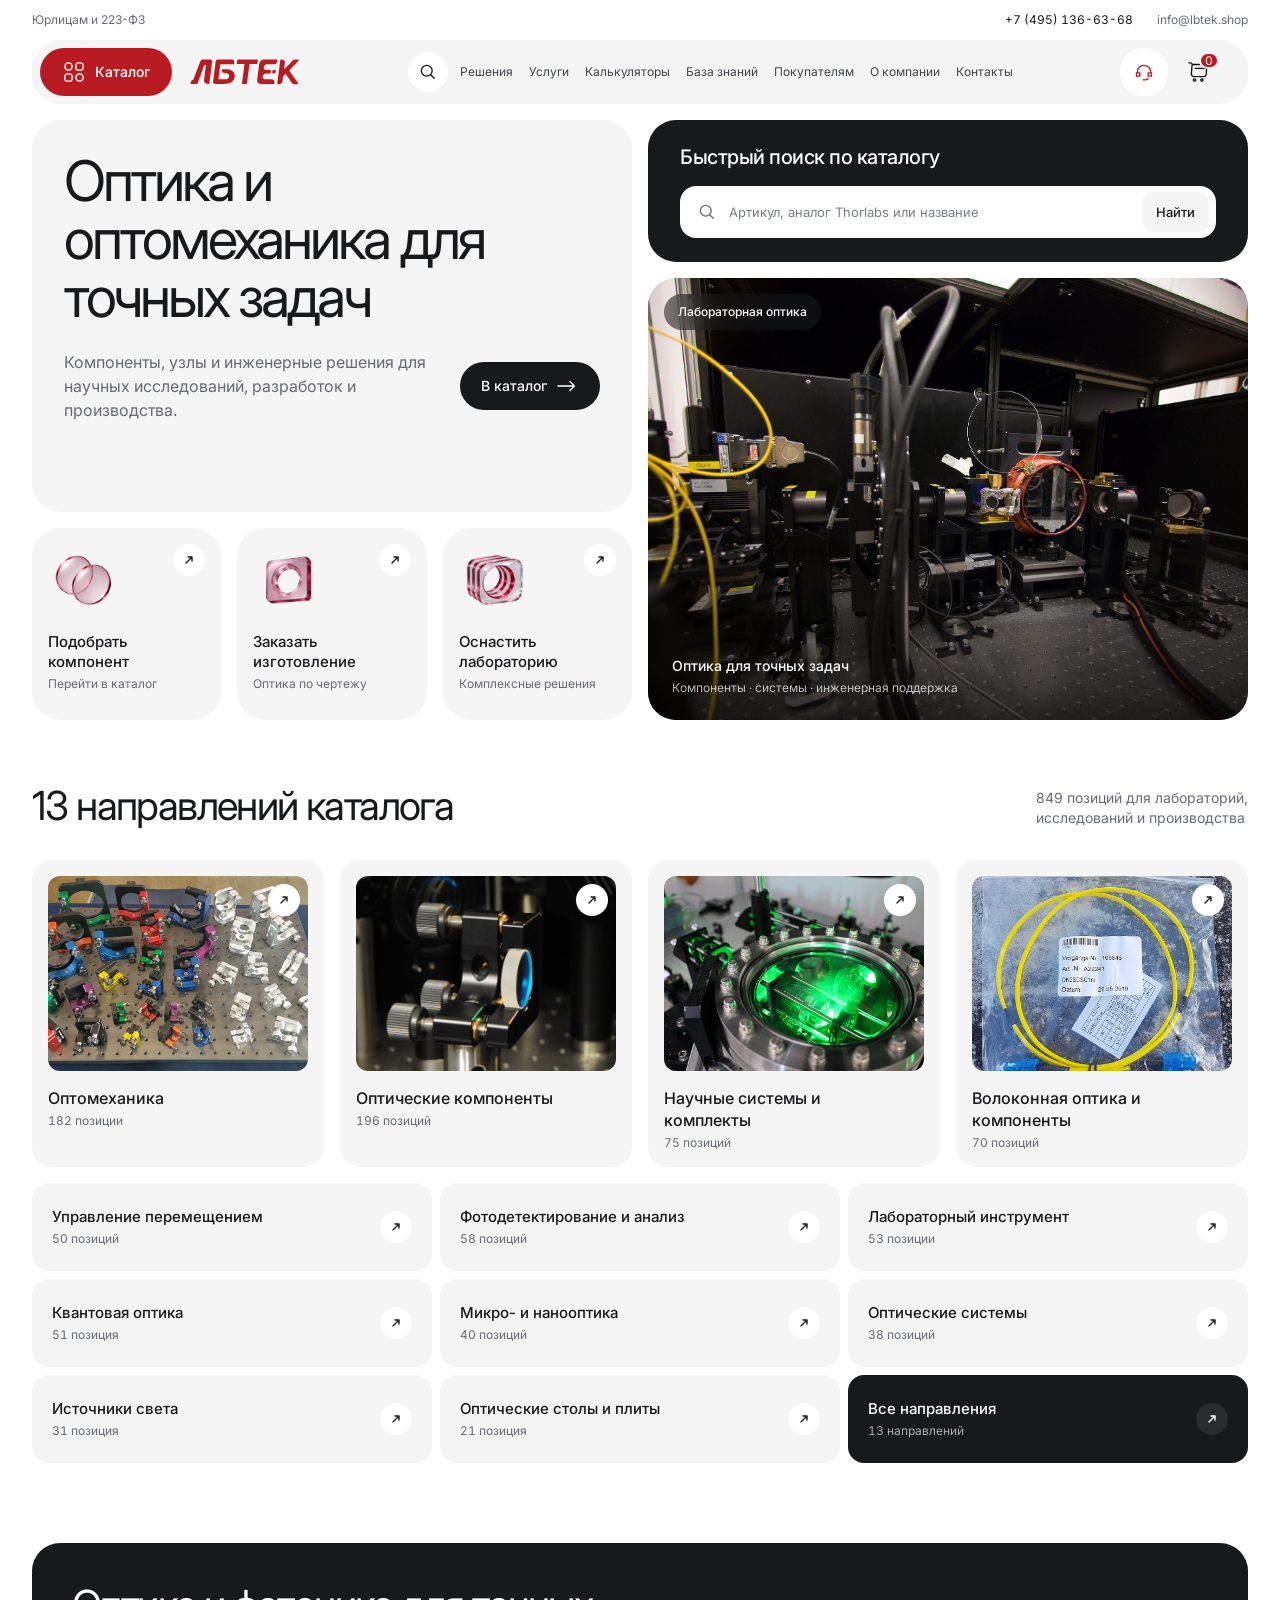
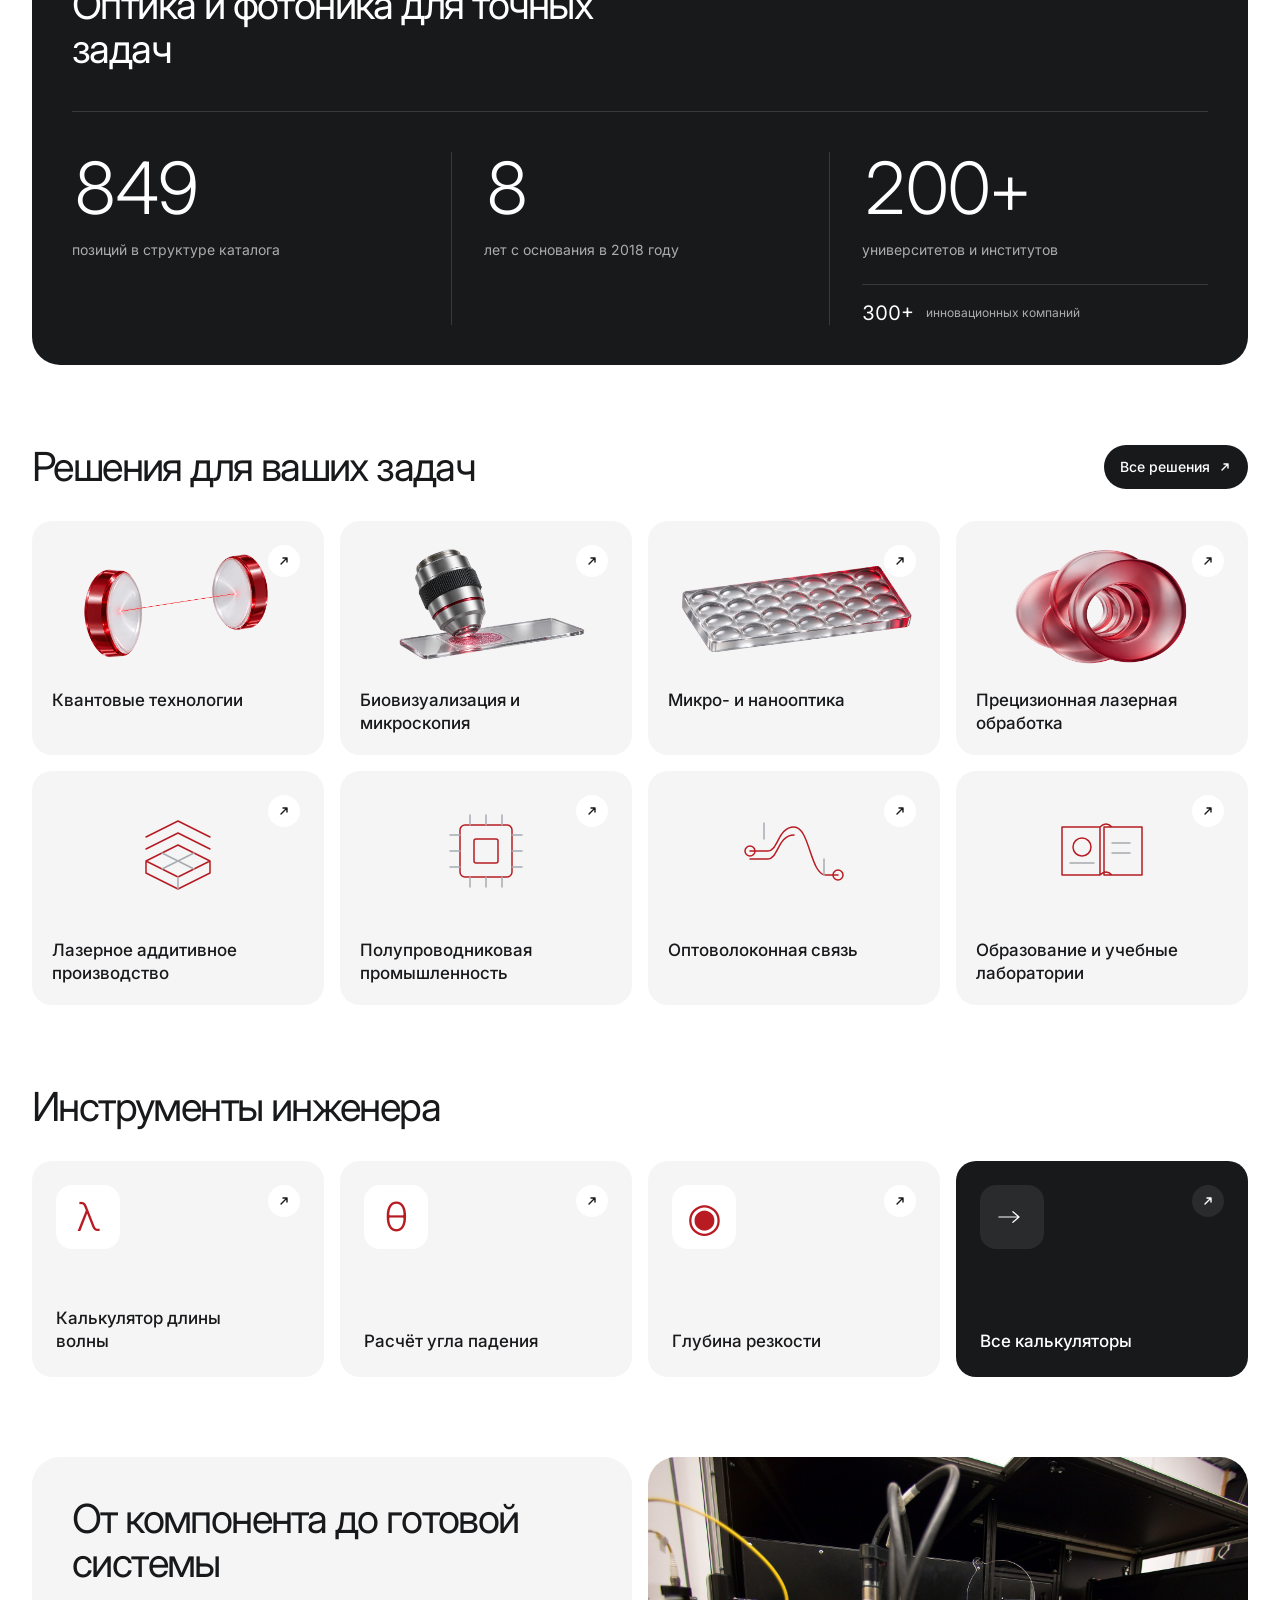
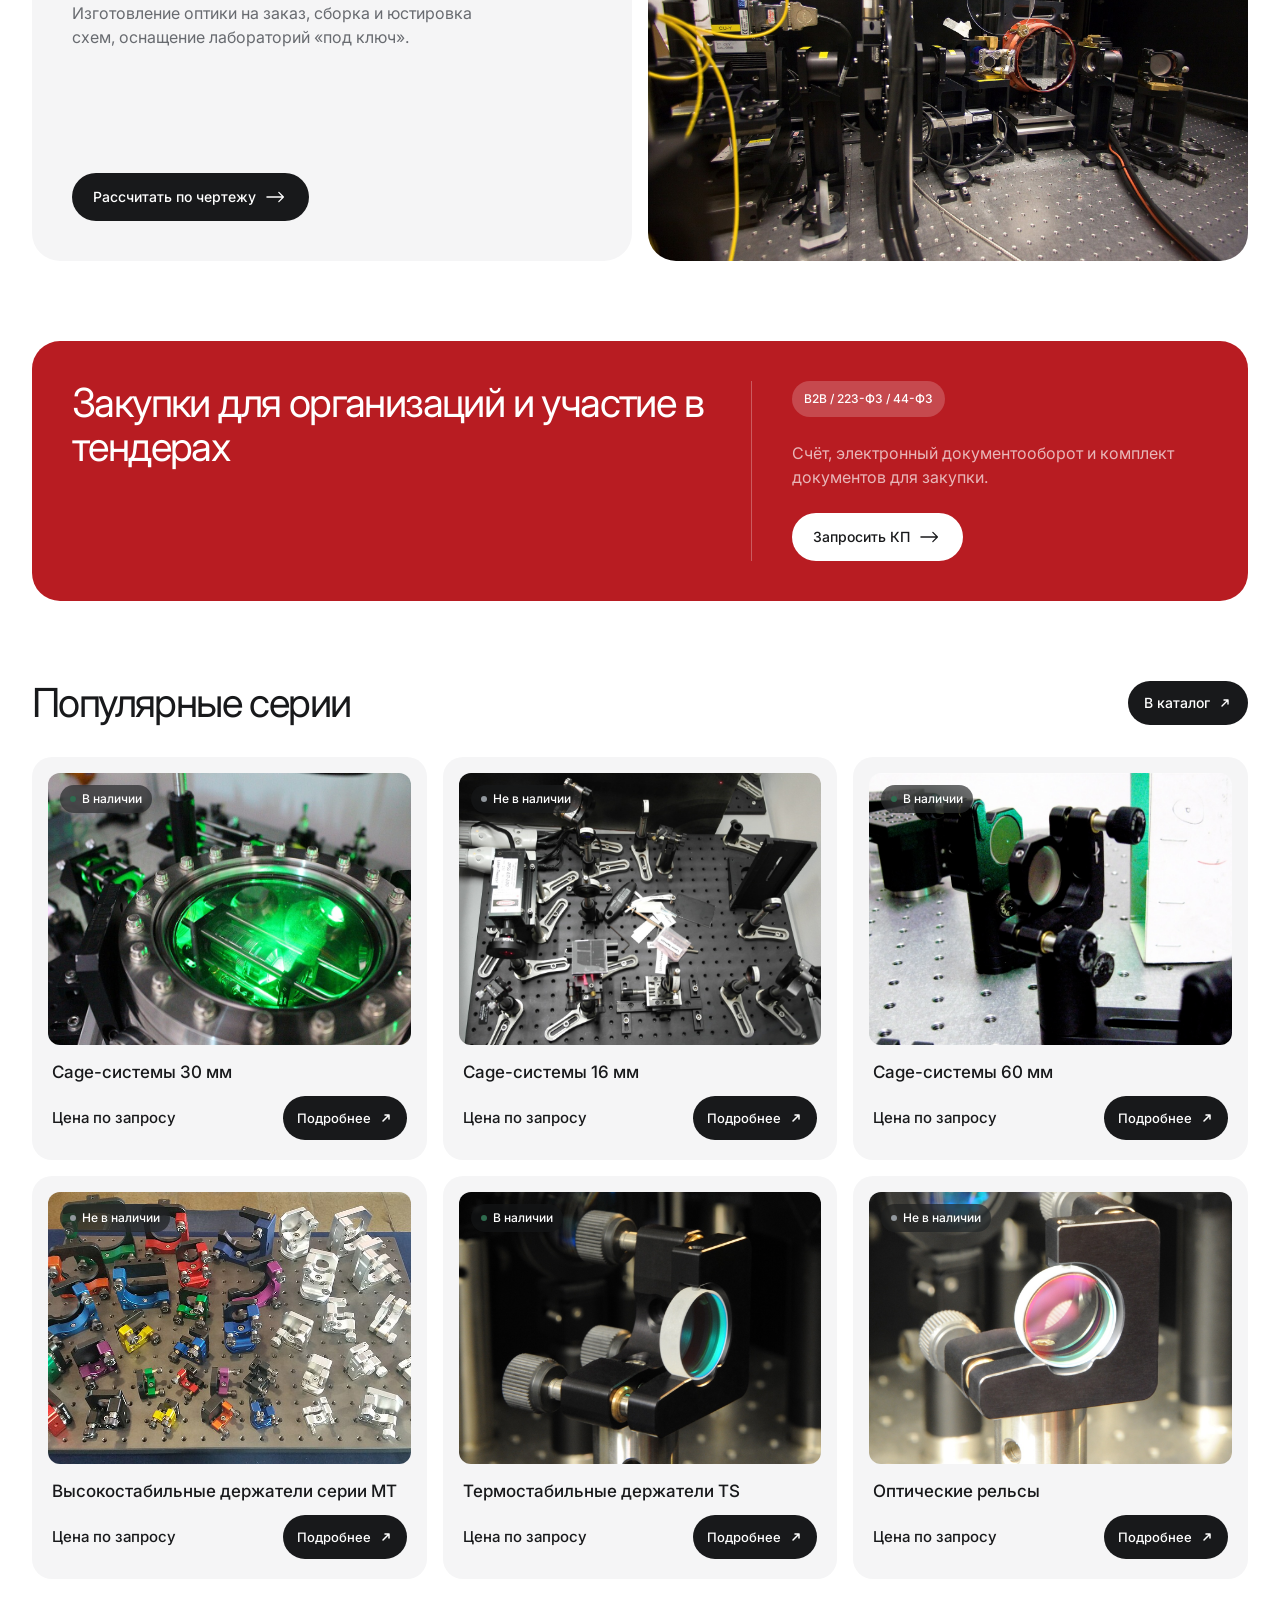
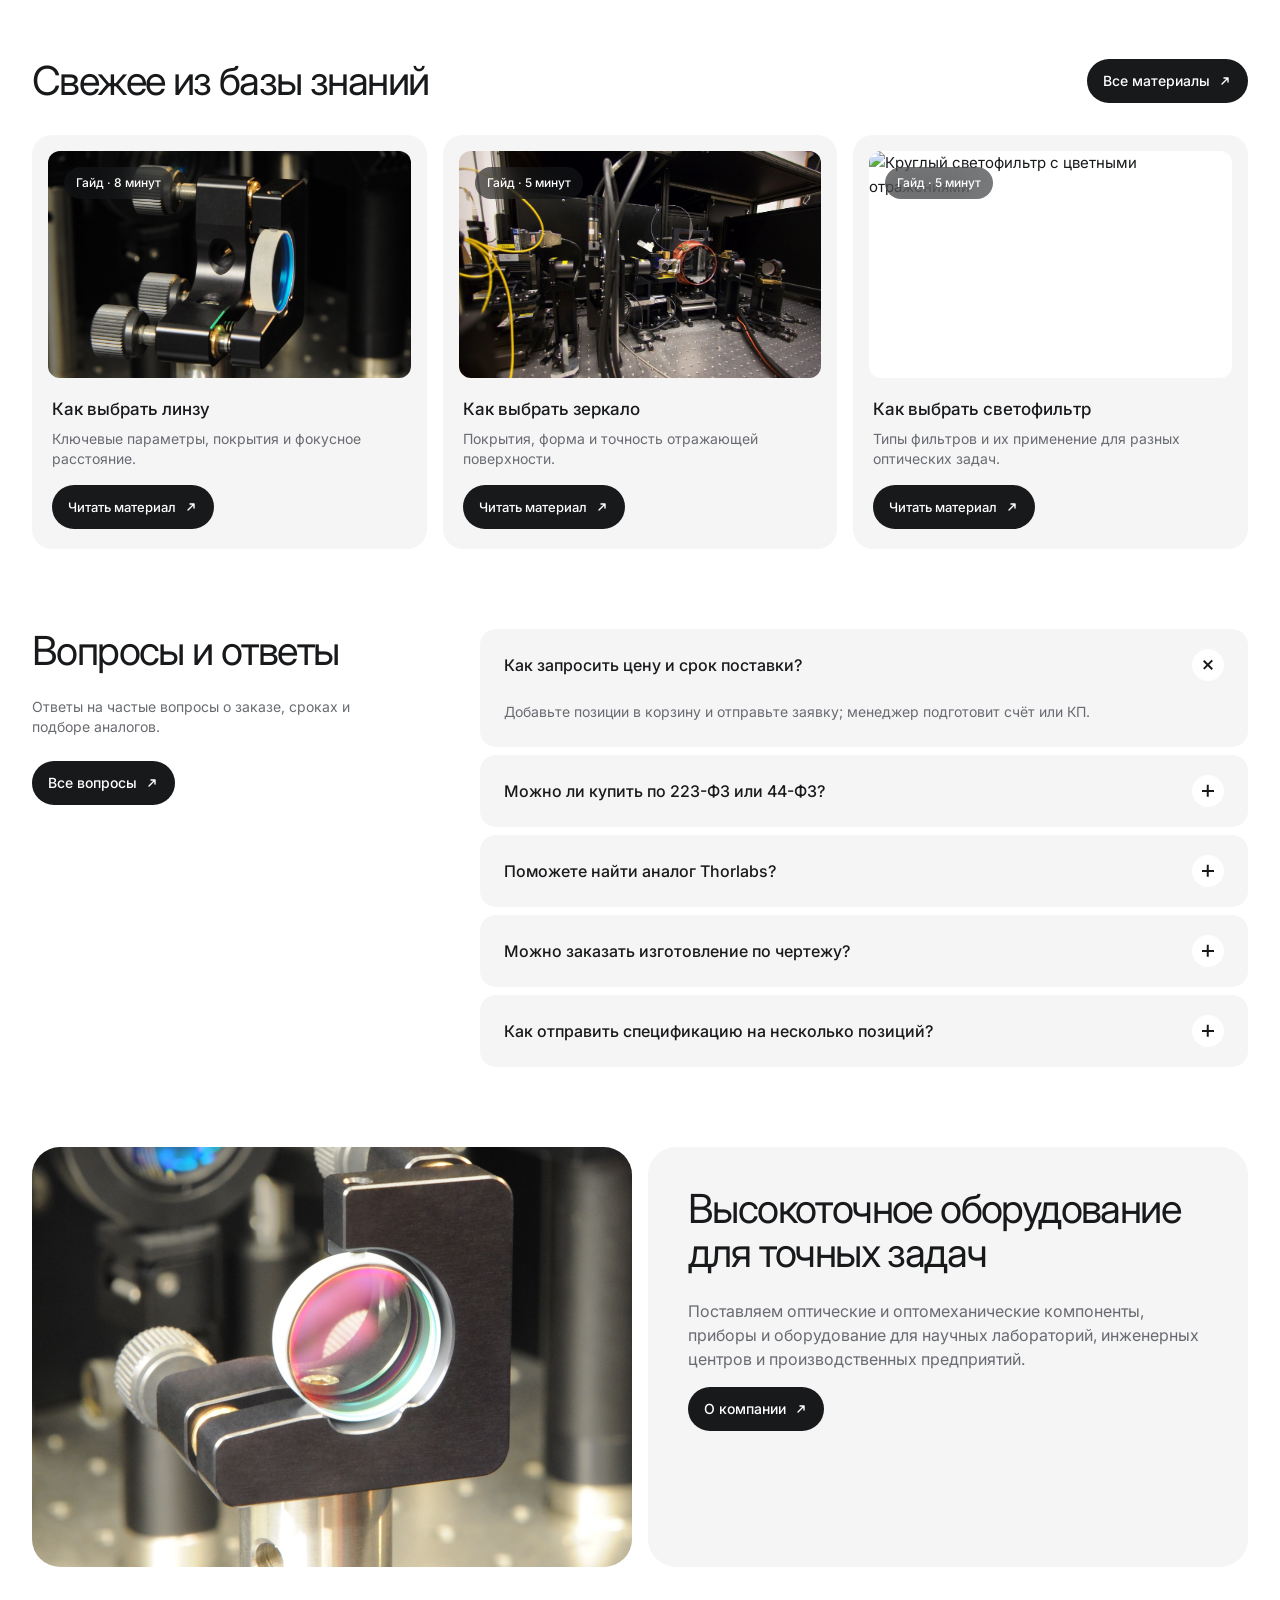
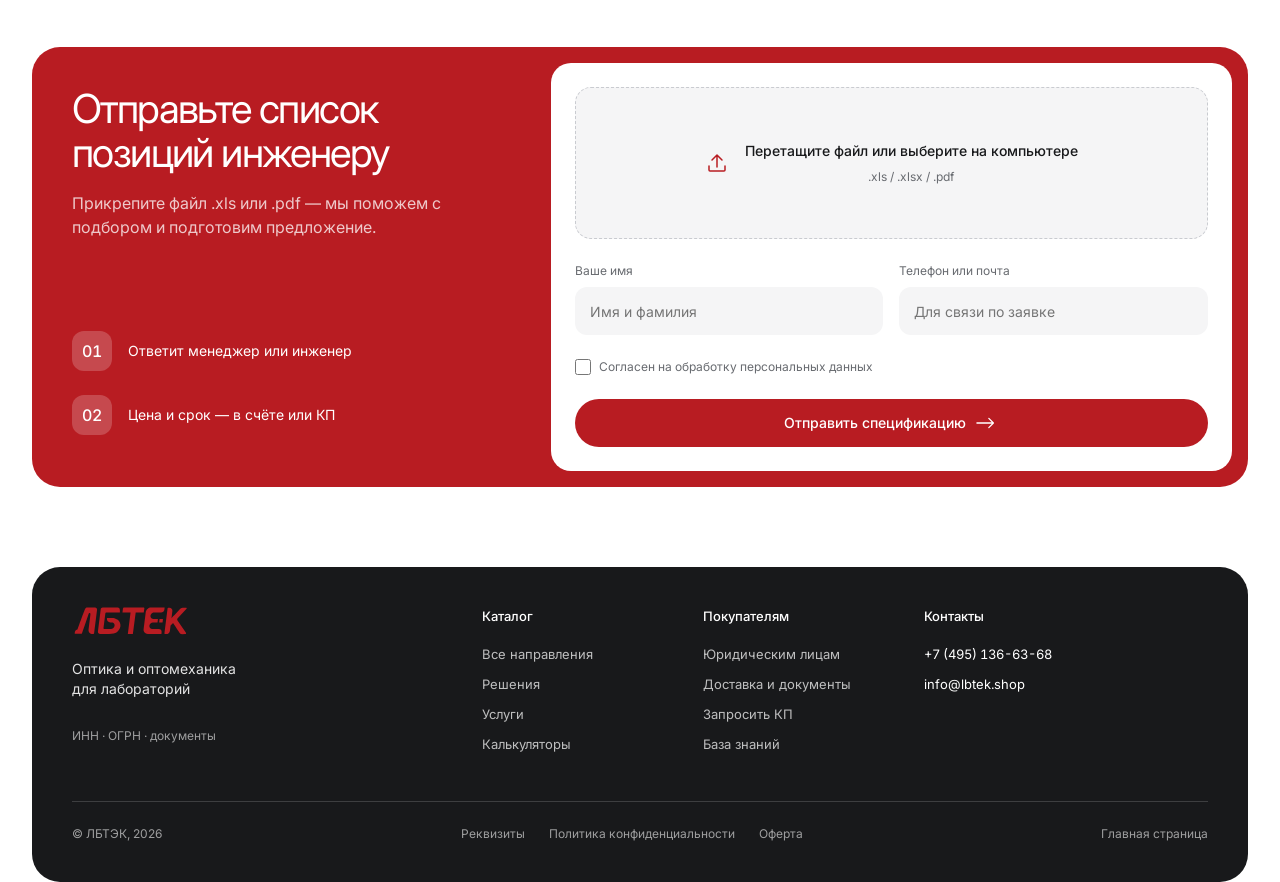
==== commit c34a4d8e: "Fix knowledge card image sources" ====
--- a/v1/index.html
+++ b/v1/index.html
@@ -380,7 +380,7 @@
         <article class="article-card">
           <div class="article-cover">
             <span>Гайд · 8 минут</span>
-            <img src="https://images.pexels.com/photos/16355819/pexels-photo-16355819.jpeg?auto=compress&amp;cs=tinysrgb&amp;w=1200" alt="Крупный план объектива камеры" width="1200" height="800" loading="lazy">
+            <img src="assets/catalog-optical-components.jpg" alt="Оптическая линза в прецизионном держателе" width="1200" height="1200" loading="lazy">
           </div>
           <div class="article-content"><h3>Как выбрать линзу</h3><p>Ключевые параметры, покрытия и фокусное расстояние.</p><a href="#knowledge">Читать материал <svg viewBox="0 0 14 14" aria-hidden="true"><path d="M4 10 10 4M6 4h4v4"/></svg></a></div>
         </article>
@@ -388,7 +388,7 @@
         <article class="article-card">
           <div class="article-cover">
             <span>Гайд · 5 минут</span>
-            <img src="https://images.pexels.com/photos/1679607/pexels-photo-1679607.jpeg?auto=compress&amp;cs=tinysrgb&amp;w=1200" alt="Отражение на стеклянной поверхности объектива" width="1200" height="800" loading="lazy">
+            <img src="assets/hero-optical-bench.jpg" alt="Оптическая лабораторная установка с системой зеркал" width="1200" height="800" loading="lazy">
           </div>
           <div class="article-content"><h3>Как выбрать зеркало</h3><p>Покрытия, форма и точность отражающей поверхности.</p><a href="#knowledge">Читать материал <svg viewBox="0 0 14 14" aria-hidden="true"><path d="M4 10 10 4M6 4h4v4"/></svg></a></div>
         </article>
